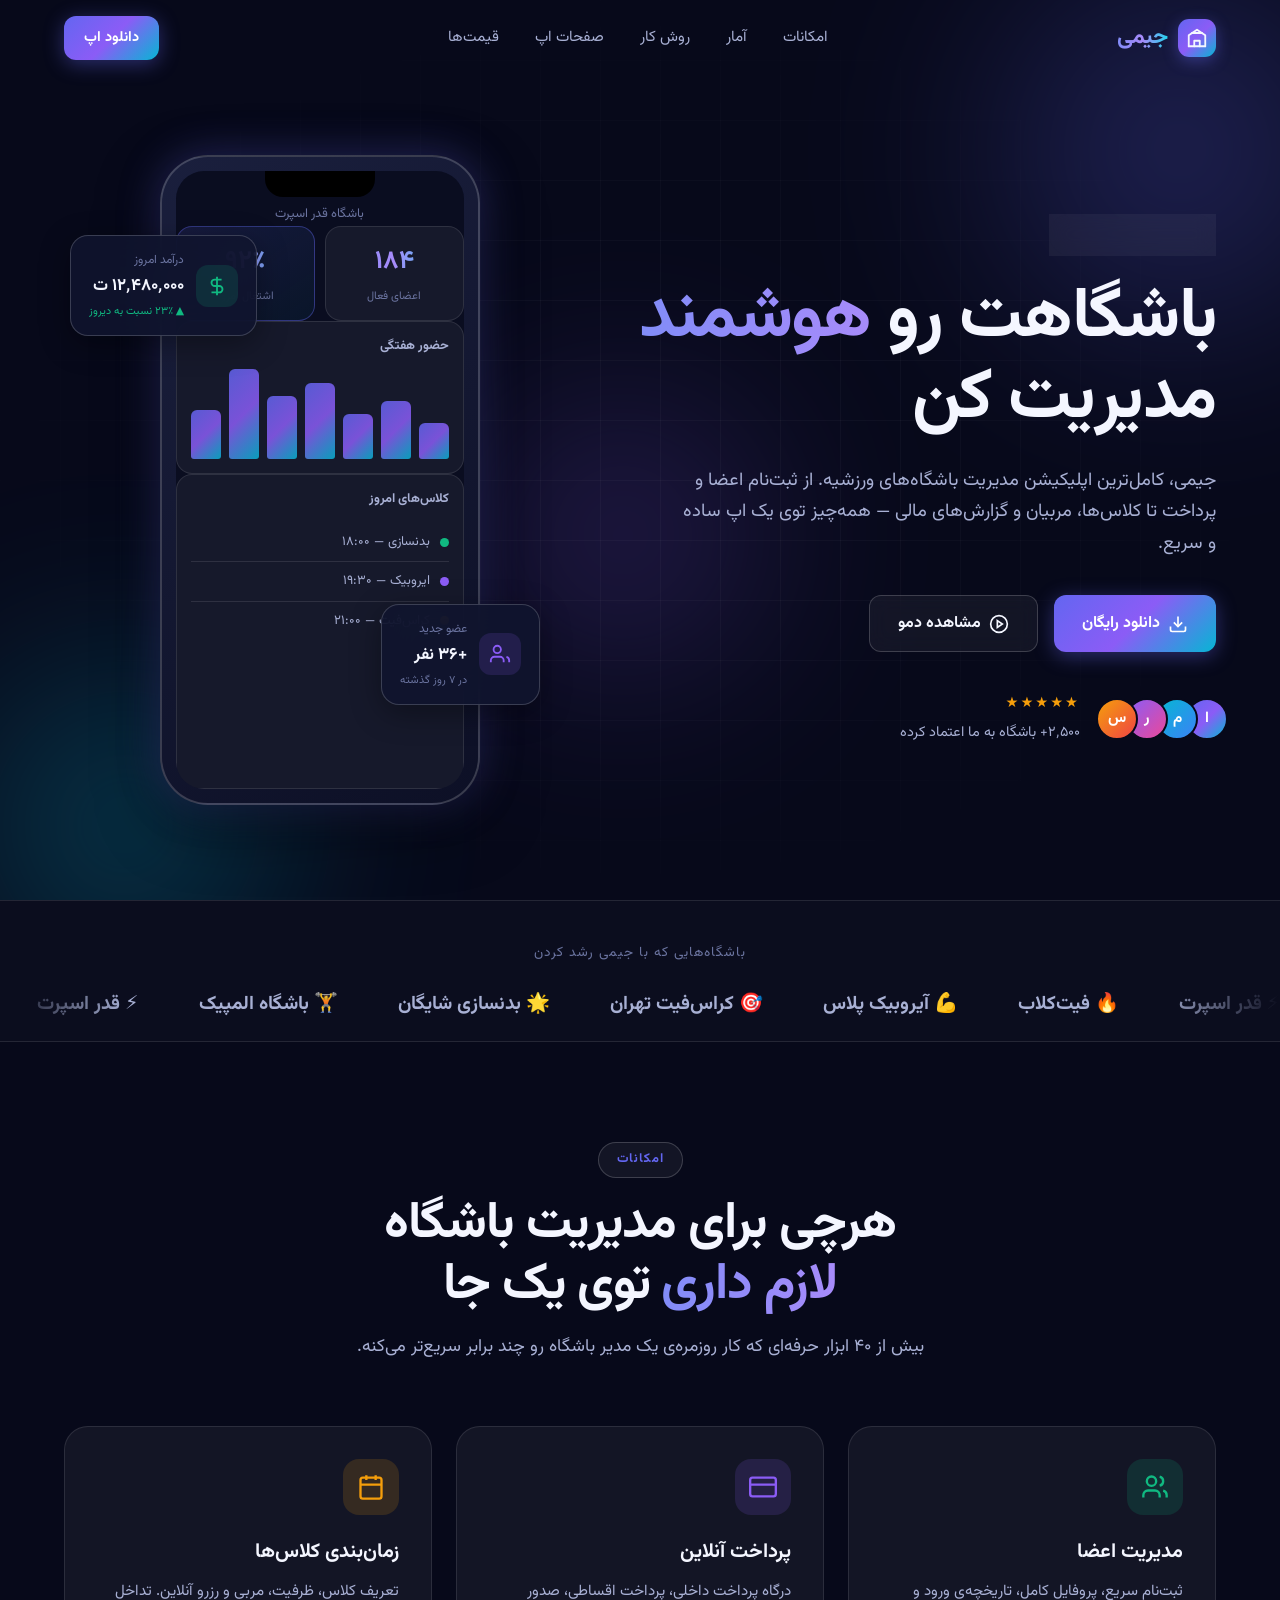
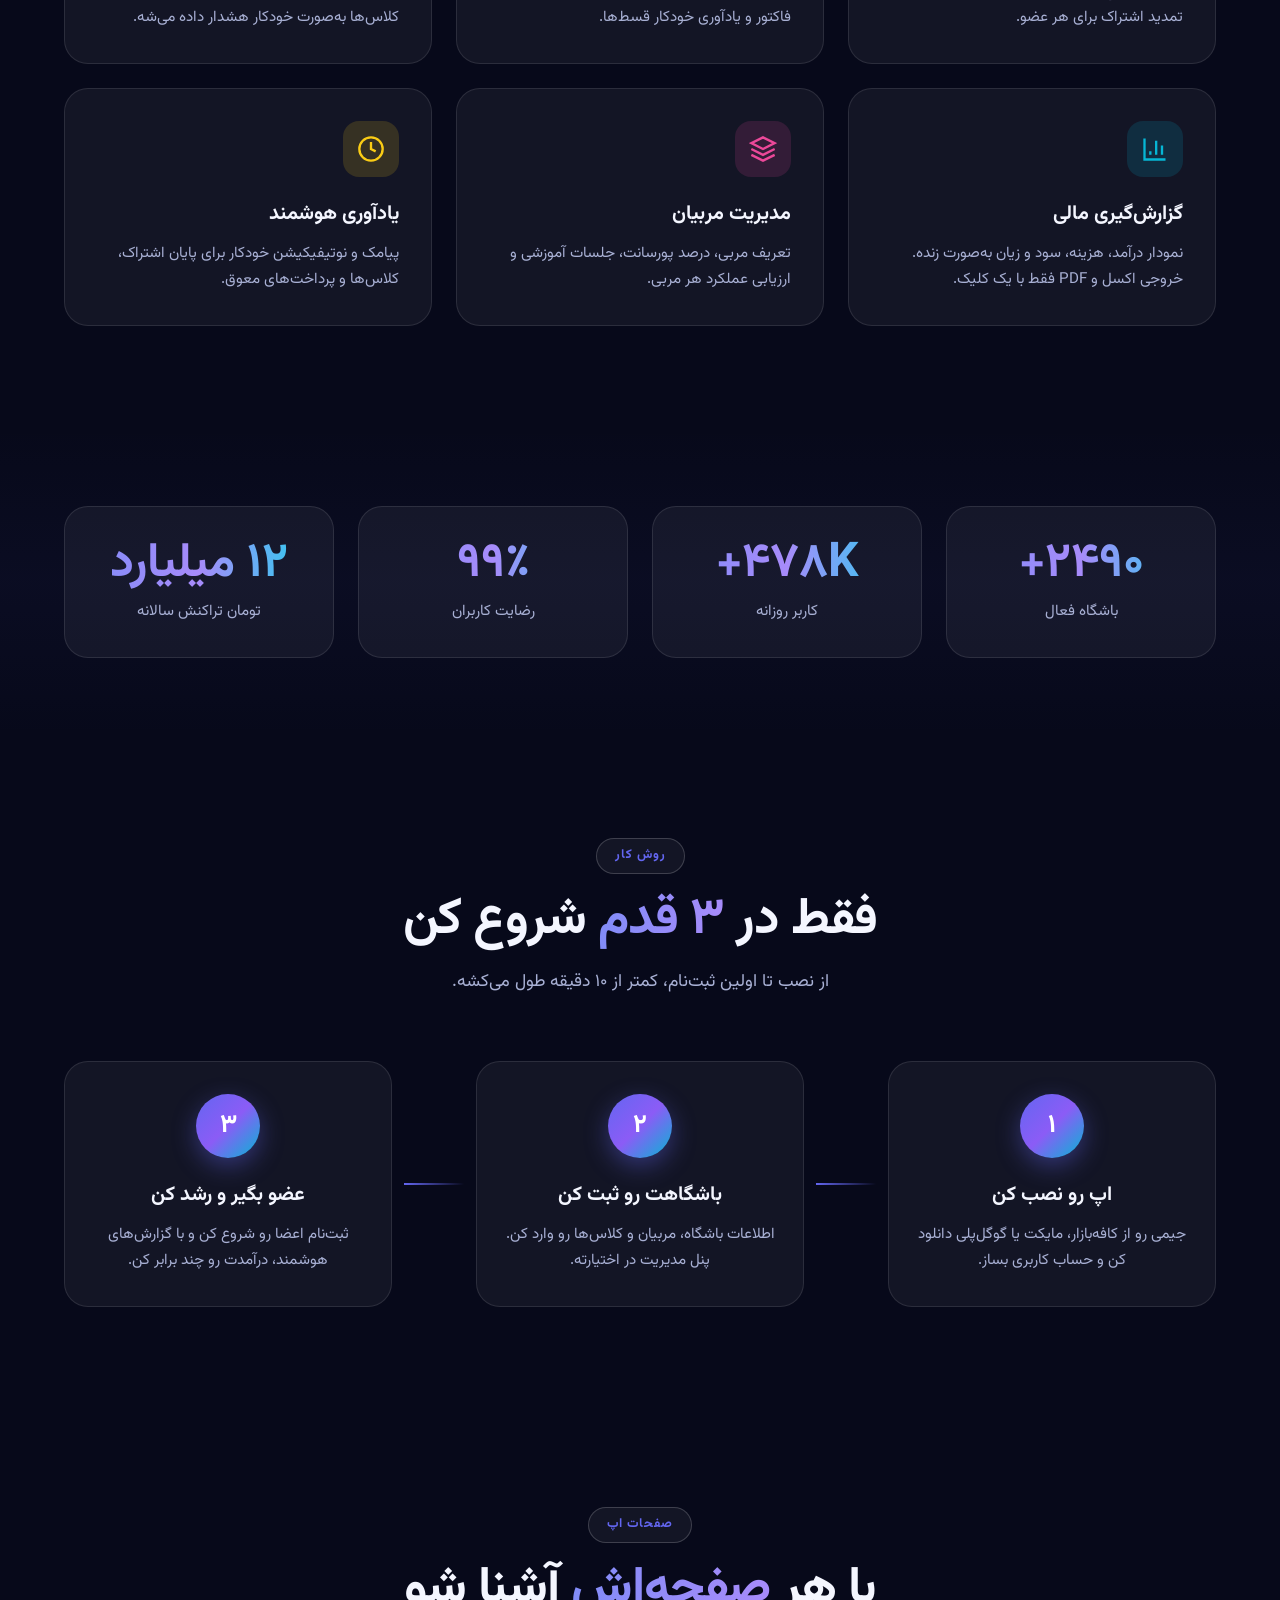
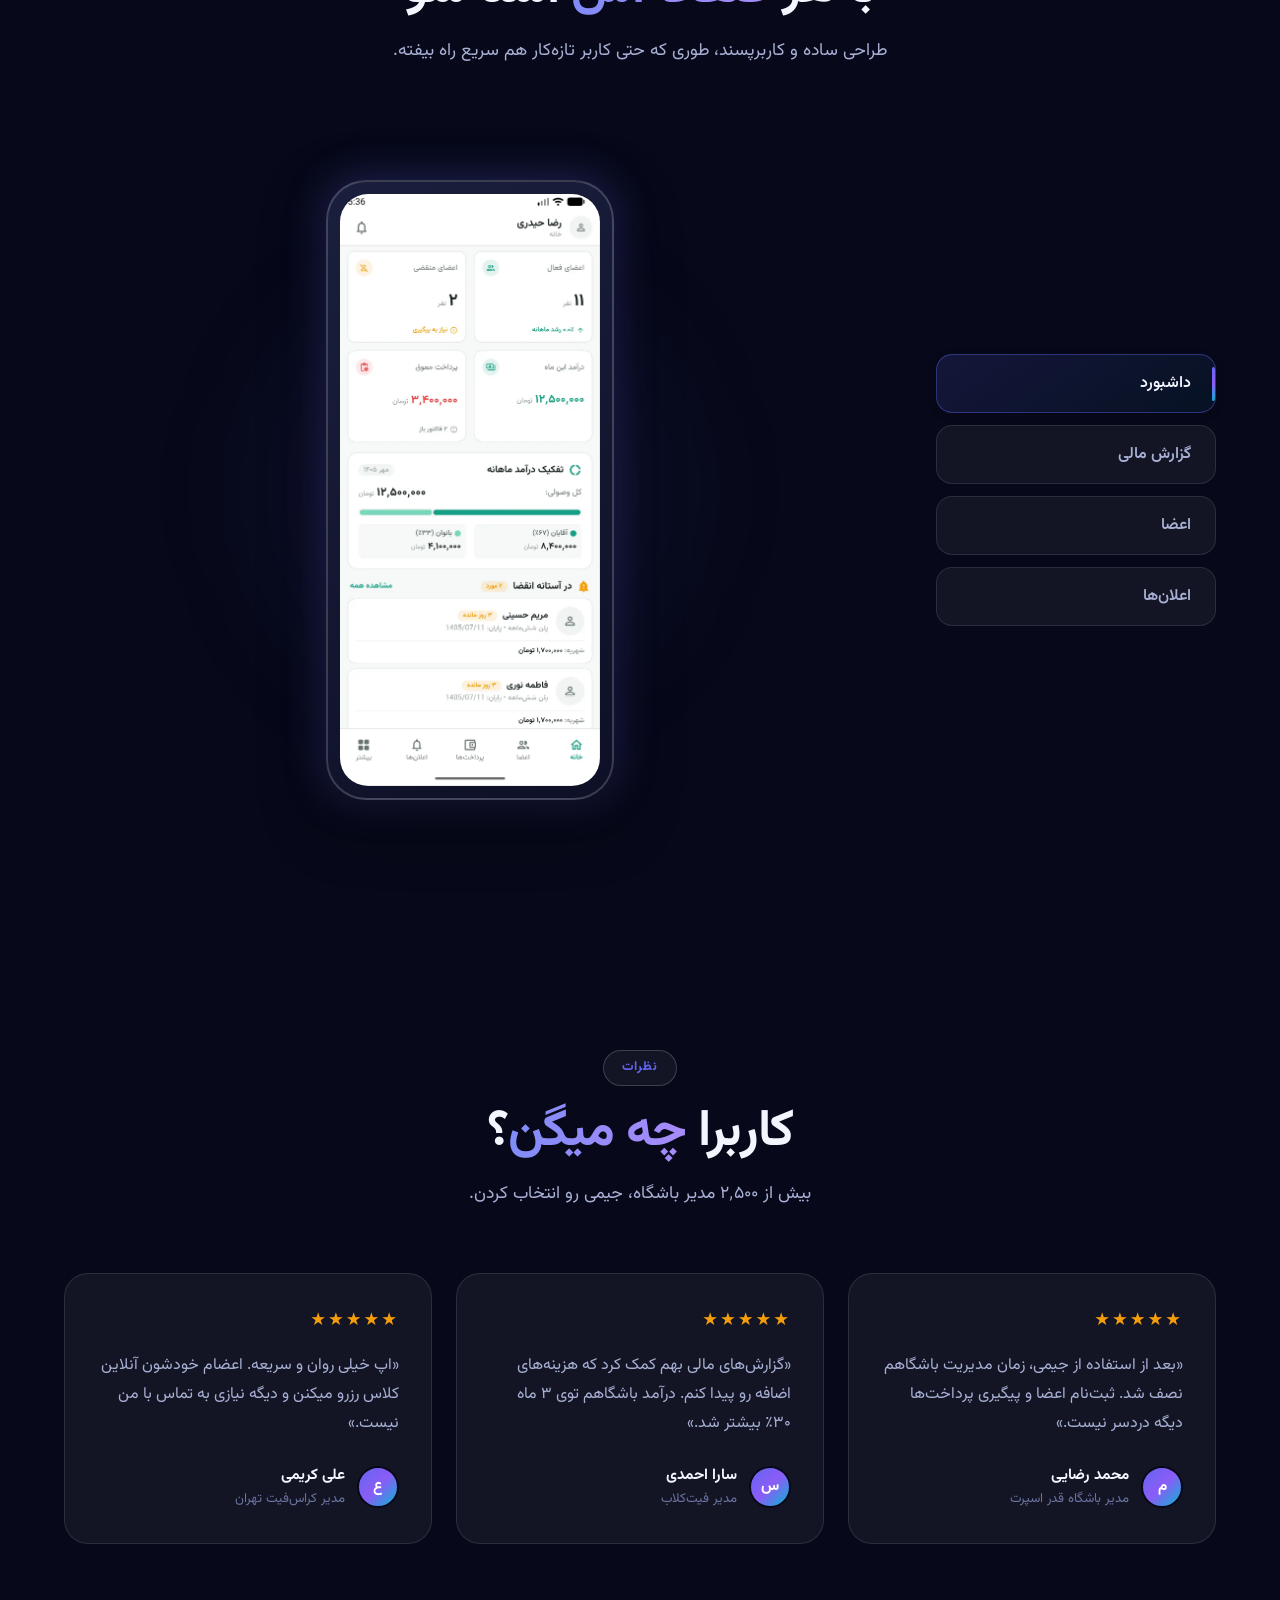
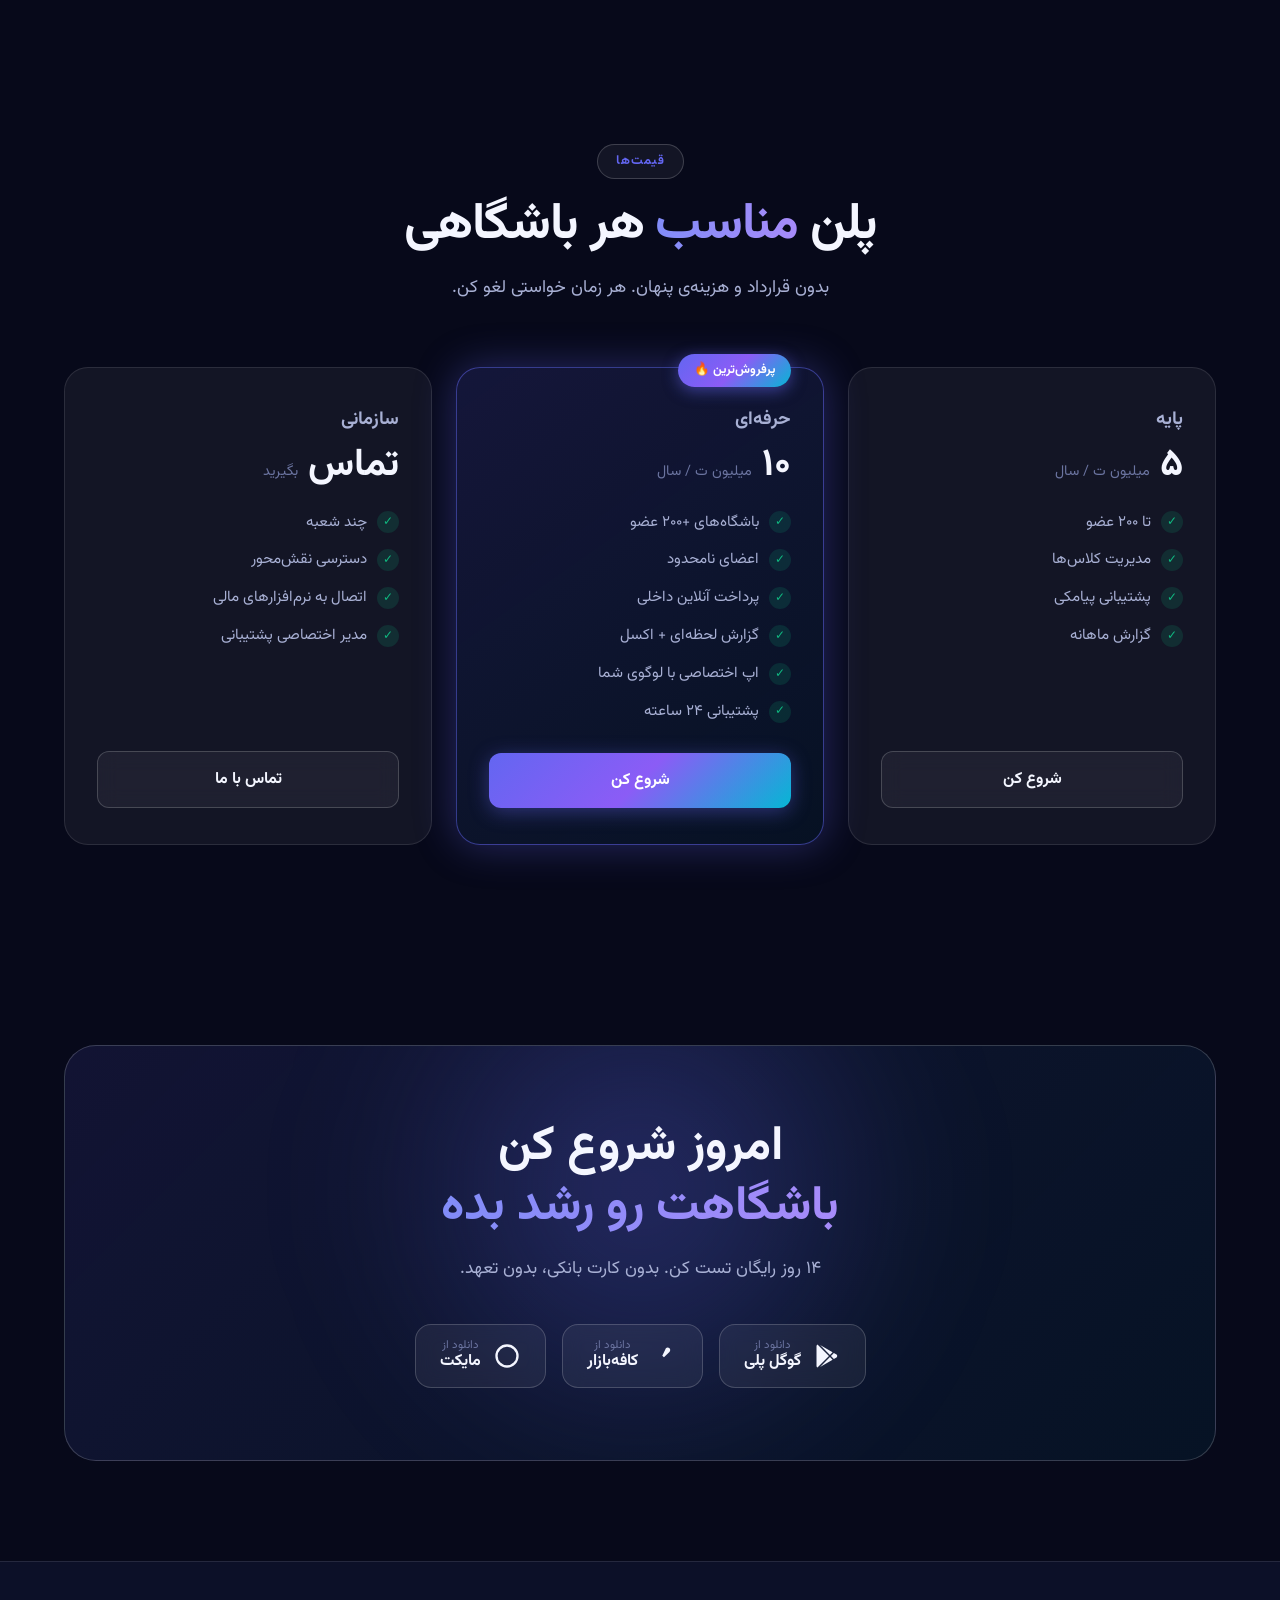
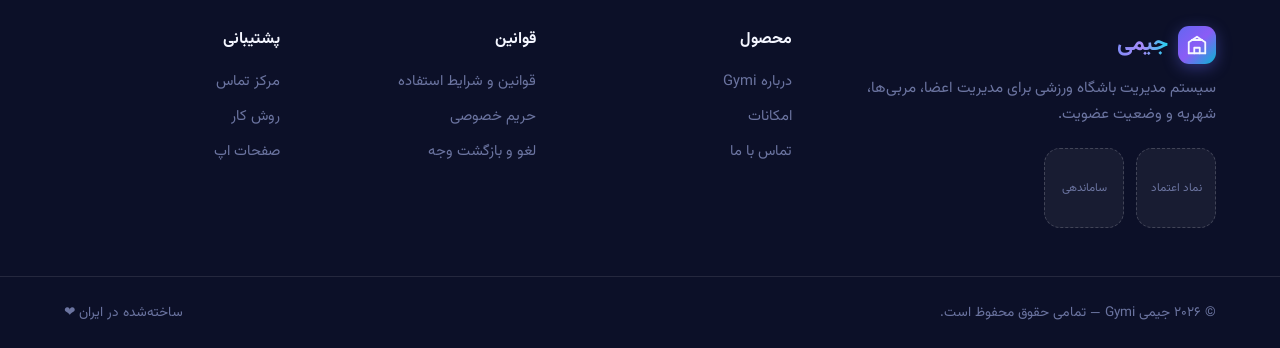
==== index.html @ 2851ead1 "add some pages" ====
<!DOCTYPE html>
<html lang="fa" dir="rtl">

<head>
    <meta charset="UTF-8">
    <meta name="viewport" content="width=device-width, initial-scale=1.0">
    <meta name="description"
        content="جیمی (Gymi) | اپلیکیشن حرفه‌ای مدیریت باشگاه‌های ورزشی - ثبت‌نام اعضا، پرداخت، کلاس‌ها و گزارش‌گیری هوشمند">
    <title>جیمی Gymi | مدیریت هوشمند باشگاه ورزشی</title>

    <link rel="preload" href="fonts/Vazirmatn-Regular.woff2" as="font" type="font/woff2" crossorigin>
    <link rel="preload" href="fonts/Vazirmatn-Bold.woff2" as="font" type="font/woff2" crossorigin>
    <link rel="preload" href="images/app/dashboard.webp" as="image" type="image/webp">
    <link rel="stylesheet" href="style.css">

</head>

<body>

    <div class="preloader" id="preloader">
        <div class="preloader-content">
            <div class="preloader-logo">جیمی</div>
            <div class="preloader-bar"><span></span></div>
        </div>
    </div>

    <div class="scroll-progress" id="scrollProgress"></div>

    <header class="navbar" id="navbar">
        <div class="container nav-container">
            <a href="#home" class="logo">
                <span class="logo-icon">
                    <svg viewBox="0 0 24 24" fill="none" stroke="currentColor" stroke-width="2" stroke-linecap="round"
                        stroke-linejoin="round">
                        <path d="M6.5 6.5h11" />
                        <path d="M21 21H3" />
                        <path d="M3 21V9l9-6 9 6v12" />
                        <path d="M9 21v-6h6v6" />
                    </svg>
                </span>
                <span class="logo-accent">جیمی</span>
            </a>

            <nav class="nav-menu" id="navMenu">
                <a href="#features" class="nav-link">امکانات</a>
                <a href="#stats" class="nav-link">آمار</a>
                <a href="#how" class="nav-link">روش کار</a>
                <a href="#showcase" class="nav-link">صفحات اپ</a>
                <a href="#pricing" class="nav-link">قیمت‌ها</a>
                <div class="nav-actions-mobile">
                    <a href="#download" class="btn btn-primary btn-sm">دانلود اپ</a>
                </div>
            </nav>

            <div class="nav-actions">
                <a href="#download" class="btn btn-primary btn-sm">دانلود اپ</a>
                <button class="hamburger" id="hamburger" aria-label="منو">
                    <span></span><span></span><span></span>
                </button>
            </div>
        </div>
    </header>

    <!-- ===== Hero ===== -->
    <section class="hero" id="home">
        <div class="hero-bg">
            <div class="orb orb-1"></div>
            <div class="orb orb-2"></div>
            <div class="orb orb-3"></div>
            <div class="grid-overlay"></div>
        </div>

        <div class="container hero-container">
            <div class="hero-content">
                <div class="badge reveal">
                    <span class="pulse-dot"></span>
                    نسخه 1.0 منتشر شد
                </div>

                <h1 class="hero-title reveal" data-delay="100">
                    باشگاهت رو <span class="gradient-text">هوشمند</span> مدیریت کن
                </h1>

                <p class="hero-subtitle reveal" data-delay="200">
                    جیمی، کامل‌ترین اپلیکیشن مدیریت باشگاه‌های ورزشیه. از ثبت‌نام اعضا و پرداخت تا کلاس‌ها، مربیان و
                    گزارش‌های مالی — همه‌چیز توی یک اپ ساده و سریع.
                </p>

                <div class="hero-buttons reveal" data-delay="300">
                    <a href="#download" class="btn btn-primary">
                        <svg viewBox="0 0 24 24" fill="none" stroke="currentColor" stroke-width="2" width="20"
                            height="20">
                            <path d="M21 15v4a2 2 0 0 1-2 2H5a2 2 0 0 1-2-2v-4" />
                            <polyline points="7 10 12 15 17 10" />
                            <line x1="12" y1="15" x2="12" y2="3" />
                        </svg>
                        دانلود رایگان
                    </a>
                    <a href="#showcase" class="btn btn-ghost">
                        <svg viewBox="0 0 24 24" fill="none" stroke="currentColor" stroke-width="2" width="20"
                            height="20">
                            <circle cx="12" cy="12" r="10" />
                            <polygon points="10 8 16 12 10 16 10 8" />
                        </svg>
                        مشاهده دمو
                    </a>
                </div>

                <div class="hero-trust reveal" data-delay="400">
                    <div class="avatars">
                        <span class="avatar">ا</span><span class="avatar">م</span><span class="avatar">ر</span><span
                            class="avatar">س</span>
                    </div>
                    <div class="trust-text">
                        <div class="stars">★★★★★</div>
                        <span>۲٬۵۰۰+ باشگاه به ما اعتماد کرده</span>
                    </div>
                </div>
            </div>

            <div class="hero-visual reveal" data-delay="300">
                <div class="phone-wrapper">
                    <div class="floating-card card-revenue">
                        <div class="fc-icon green">
                            <svg viewBox="0 0 24 24" fill="none" stroke="currentColor" stroke-width="2">
                                <path d="M12 2v20M17 5H9.5a3.5 3.5 0 0 0 0 7h5a3.5 3.5 0 0 1 0 7H6" />
                            </svg>
                        </div>
                        <div>
                            <div class="fc-title">درآمد امروز</div>
                            <div class="fc-value">۱۲٬۴۸۰٬۰۰۰ ت</div>
                            <div class="fc-trend">▲ ۲۳٪ نسبت به دیروز</div>
                        </div>
                    </div>

                    <div class="floating-card card-members">
                        <div class="fc-icon violet">
                            <svg viewBox="0 0 24 24" fill="none" stroke="currentColor" stroke-width="2">
                                <path d="M16 21v-2a4 4 0 0 0-4-4H6a4 4 0 0 0-4 4v2" />
                                <circle cx="9" cy="7" r="4" />
                                <path d="M22 21v-2a4 4 0 0 0-3-3.87" />
                            </svg>
                        </div>
                        <div>
                            <div class="fc-title">عضو جدید</div>
                            <div class="fc-value">+۳۶ نفر</div>
                            <div class="fc-trend">در ۷ روز گذشته</div>
                        </div>
                    </div>

                    <div class="phone">
                        <div class="phone-notch"></div>
                        <div class="phone-screen">
                            <div class="app-header">
                                <div class="app-greeting">سلام، رضا 👋</div>
                                <div class="app-sub">باشگاه قدر اسپرت</div>
                            </div>
                            <div class="app-stats">
                                <div class="app-stat">
                                    <div class="as-value">۱۸۴</div>
                                    <div class="as-label">اعضای فعال</div>
                                </div>
                                <div class="app-stat accent">
                                    <div class="as-value">۹۲٪</div>
                                    <div class="as-label">اشتغال امروز</div>
                                </div>
                            </div>
                            <div class="app-chart">
                                <div class="ac-title">حضور هفتگی</div>
                                <div class="chart-bars">
                                    <span class="bar" style="--h:40%"></span>
                                    <span class="bar" style="--h:65%"></span>
                                    <span class="bar" style="--h:50%"></span>
                                    <span class="bar" style="--h:85%"></span>
                                    <span class="bar" style="--h:70%"></span>
                                    <span class="bar" style="--h:100%"></span>
                                    <span class="bar" style="--h:55%"></span>
                                </div>
                            </div>
                            <div class="app-classes">
                                <div class="ac-title">کلاس‌های امروز</div>
                                <div class="class-item"><span class="ci-dot"></span> بدنسازی — ۱۸:۰۰</div>
                                <div class="class-item"><span class="ci-dot violet"></span> ایروبیک — ۱۹:۳۰</div>
                                <div class="class-item"><span class="ci-dot orange"></span> کراس‌فیت — ۲۱:۰۰</div>
                            </div>
                        </div>
                    </div>
                </div>
            </div>
        </div>
    </section>

    <!-- ===== Brands Marquee ===== -->
    <section class="brands">
        <div class="container">
            <p class="brands-title">باشگاه‌هایی که با جیمی رشد کردن</p>
        </div>
        <div class="marquee">
            <div class="marquee-track" id="marqueeTrack">
                <span class="brand-item">⚡ قدر اسپرت</span>
                <span class="brand-item">🔥 فیت‌کلاب</span>
                <span class="brand-item">💪 آیروبیک پلاس</span>
                <span class="brand-item">🎯 کراس‌فیت تهران</span>
                <span class="brand-item">🌟 بدنسازی شایگان</span>
                <span class="brand-item">🏋️ باشگاه المپیک</span>
            </div>
        </div>
    </section>

    <!-- ===== Features ===== -->
    <section class="features section" id="features">
        <div class="container">
            <div class="section-head">
                <div class="section-tag reveal">امکانات</div>
                <h2 class="section-title reveal" data-delay="100">هرچی برای مدیریت باشگاه<br><span
                        class="gradient-text">لازم داری</span> توی یک جا</h2>
                <p class="section-desc reveal" data-delay="200">بیش از ۴۰ ابزار حرفه‌ای که کار روزمره‌ی یک مدیر باشگاه
                    رو چند برابر سریع‌تر می‌کنه.</p>
            </div>

            <div class="features-grid">
                <div class="feature-card reveal" data-delay="0">
                    <div class="feature-icon icon-green">
                        <svg viewBox="0 0 24 24" fill="none" stroke="currentColor" stroke-width="2">
                            <path d="M16 21v-2a4 4 0 0 0-4-4H6a4 4 0 0 0-4 4v2" />
                            <circle cx="9" cy="7" r="4" />
                            <path d="M22 21v-2a4 4 0 0 0-3-3.87M16 3.13a4 4 0 0 1 0 7.75" />
                        </svg>
                    </div>
                    <h3>مدیریت اعضا</h3>
                    <p>ثبت‌نام سریع، پروفایل کامل، تاریخچه‌ی ورود و تمدید اشتراک برای هر عضو.</p>
                </div>

                <div class="feature-card reveal" data-delay="100">
                    <div class="feature-icon icon-violet">
                        <svg viewBox="0 0 24 24" fill="none" stroke="currentColor" stroke-width="2">
                            <rect x="1" y="4" width="22" height="16" rx="2" />
                            <line x1="1" y1="10" x2="23" y2="10" />
                        </svg>
                    </div>
                    <h3>پرداخت آنلاین</h3>
                    <p>درگاه پرداخت داخلی، پرداخت اقساطی، صدور فاکتور و یادآوری خودکار قسط‌ها.</p>
                </div>

                <div class="feature-card reveal" data-delay="200">
                    <div class="feature-icon icon-orange">
                        <svg viewBox="0 0 24 24" fill="none" stroke="currentColor" stroke-width="2">
                            <rect x="3" y="4" width="18" height="18" rx="2" />
                            <line x1="16" y1="2" x2="16" y2="6" />
                            <line x1="8" y1="2" x2="8" y2="6" />
                            <line x1="3" y1="10" x2="21" y2="10" />
                        </svg>
                    </div>
                    <h3>زمان‌بندی کلاس‌ها</h3>
                    <p>تعریف کلاس، ظرفیت، مربی و رزرو آنلاین. تداخل کلاس‌ها به‌صورت خودکار هشدار داده می‌شه.</p>
                </div>

                <div class="feature-card reveal" data-delay="0">
                    <div class="feature-icon icon-cyan">
                        <svg viewBox="0 0 24 24" fill="none" stroke="currentColor" stroke-width="2">
                            <path d="M3 3v18h18" />
                            <path d="M18 17V9M13 17V5M8 17v-3" />
                        </svg>
                    </div>
                    <h3>گزارش‌گیری مالی</h3>
                    <p>نمودار درآمد، هزینه، سود و زیان به‌صورت زنده. خروجی اکسل و PDF فقط با یک کلیک.</p>
                </div>

                <div class="feature-card reveal" data-delay="100">
                    <div class="feature-icon icon-pink">
                        <svg viewBox="0 0 24 24" fill="none" stroke="currentColor" stroke-width="2">
                            <path d="M12 2L2 7l10 5 10-5-10-5z" />
                            <path d="M2 17l10 5 10-5M2 12l10 5 10-5" />
                        </svg>
                    </div>
                    <h3>مدیریت مربیان</h3>
                    <p>تعریف مربی، درصد پورسانت، جلسات آموزشی و ارزیابی عملکرد هر مربی.</p>
                </div>

                <div class="feature-card reveal" data-delay="200">
                    <div class="feature-icon icon-yellow">
                        <svg viewBox="0 0 24 24" fill="none" stroke="currentColor" stroke-width="2">
                            <circle cx="12" cy="12" r="10" />
                            <path d="M12 6v6l4 2" />
                        </svg>
                    </div>
                    <h3>یادآوری هوشمند</h3>
                    <p>پیامک و نوتیفیکیشن خودکار برای پایان اشتراک، کلاس‌ها و پرداخت‌های معوق.</p>
                </div>
            </div>
        </div>
    </section>

    <!-- ===== Stats ===== -->
    <section class="stats section" id="stats">
        <div class="container">
            <div class="stats-grid">
                <div class="stat-item reveal" data-delay="0">
                    <div class="stat-number" data-count="2500" data-suffix="+">۰</div>
                    <div class="stat-label">باشگاه فعال</div>
                </div>
                <div class="stat-item reveal" data-delay="100">
                    <div class="stat-number" data-count="480" data-suffix="K+">۰</div>
                    <div class="stat-label">کاربر روزانه</div>
                </div>
                <div class="stat-item reveal" data-delay="200">
                    <div class="stat-number" data-count="99" data-suffix="٪">۰</div>
                    <div class="stat-label">رضایت کاربران</div>
                </div>
                <div class="stat-item reveal" data-delay="300">
                    <div class="stat-number" data-count="12" data-suffix=" میلیارد">۰</div>
                    <div class="stat-label">تومان تراکنش سالانه</div>
                </div>
            </div>
        </div>
    </section>

    <!-- ===== How It Works ===== -->
    <section class="how section" id="how">
        <div class="container">
            <div class="section-head">
                <div class="section-tag reveal">روش کار</div>
                <h2 class="section-title reveal" data-delay="100">فقط در <span class="gradient-text">۳ قدم</span> شروع
                    کن</h2>
                <p class="section-desc reveal" data-delay="200">از نصب تا اولین ثبت‌نام، کمتر از ۱۰ دقیقه طول می‌کشه.
                </p>
            </div>

            <div class="steps">
                <div class="step reveal" data-delay="0">
                    <div class="step-number">۱</div>
                    <h3>اپ رو نصب کن</h3>
                    <p>جیمی رو از کافه‌بازار، مایکت یا گوگل‌پلی دانلود کن و حساب کاربری بساز.</p>
                </div>
                <div class="step-line reveal" data-delay="150"></div>
                <div class="step reveal" data-delay="200">
                    <div class="step-number">۲</div>
                    <h3>باشگاهت رو ثبت کن</h3>
                    <p>اطلاعات باشگاه، مربیان و کلاس‌ها رو وارد کن. پنل مدیریت در اختیارته.</p>
                </div>
                <div class="step-line reveal" data-delay="250"></div>
                <div class="step reveal" data-delay="300">
                    <div class="step-number">۳</div>
                    <h3>عضو بگیر و رشد کن</h3>
                    <p>ثبت‌نام اعضا رو شروع کن و با گزارش‌های هوشمند، درآمدت رو چند برابر کن.</p>
                </div>
            </div>
        </div>
    </section>

    <!-- ===== App Showcase ===== -->
    <section class="showcase section" id="showcase">
        <div class="container">
            <div class="section-head">
                <div class="section-tag reveal">صفحات اپ</div>
                <h2 class="section-title reveal" data-delay="100">با هر <span class="gradient-text">صفحه‌اش</span> آشنا
                    شو</h2>
                <p class="section-desc reveal" data-delay="200">طراحی ساده و کاربرپسند، طوری که حتی کاربر تازه‌کار هم
                    سریع راه بیفته.</p>
            </div>

            <div class="showcase-grid">
                <div class="showcase-tabs reveal" id="showcaseTabs">
                    <button class="tab active" data-tab="0">داشبورد</button>
                    <button class="tab" data-tab="1">گزارش مالی</button>
                    <button class="tab" data-tab="2">اعضا</button>
                    <button class="tab" data-tab="3">اعلان‌ها</button>
                </div>

                <div class="showcase-stage reveal" data-delay="100">
                    <div class="stage-phone" id="stagePhone">
                        <div class="phone-screen phone-screen-image">
                            <img id="stageImage" class="stage-image" src="images/app/dashboard.webp"
                                alt="صفحه داشبورد اپلیکیشن جیمی — نمای کلی باشگاه" width="1080" height="2400"
                                fetchpriority="high" decoding="async">
                        </div>
                    </div>
                </div>
            </div>
        </div>
    </section>

    <!-- ===== Testimonials ===== -->
    <section class="testimonials section" id="testimonials">
        <div class="container">
            <div class="section-head">
                <div class="section-tag reveal">نظرات</div>
                <h2 class="section-title reveal" data-delay="100">کاربرا <span class="gradient-text">چه میگن</span>؟
                </h2>
                <p class="section-desc reveal" data-delay="200">بیش از ۲٬۵۰۰ مدیر باشگاه، جیمی رو انتخاب کردن.</p>
            </div>

            <div class="testimonials-grid">
                <div class="testimonial-card reveal" data-delay="0">
                    <div class="stars">★★★★★</div>
                    <p>«بعد از استفاده از جیمی، زمان مدیریت باشگاهم نصف شد. ثبت‌نام اعضا و پیگیری پرداخت‌ها دیگه دردسر
                        نیست.»</p>
                    <div class="testimonial-author">
                        <span class="avatar">م</span>
                        <div>
                            <div class="ta-name">محمد رضایی</div>
                            <div class="ta-role">مدیر باشگاه قدر اسپرت</div>
                        </div>
                    </div>
                </div>

                <div class="testimonial-card reveal" data-delay="150">
                    <div class="stars">★★★★★</div>
                    <p>«گزارش‌های مالی بهم کمک کرد که هزینه‌های اضافه رو پیدا کنم. درآمد باشگاهم توی ۳ ماه ۳۰٪ بیشتر
                        شد.»</p>
                    <div class="testimonial-author">
                        <span class="avatar">س</span>
                        <div>
                            <div class="ta-name">سارا احمدی</div>
                            <div class="ta-role">مدیر فیت‌کلاب</div>
                        </div>
                    </div>
                </div>

                <div class="testimonial-card reveal" data-delay="300">
                    <div class="stars">★★★★★</div>
                    <p>«اپ خیلی روان و سریعه. اعضام خودشون آنلاین کلاس رزرو میکنن و دیگه نیازی به تماس با من نیست.»</p>
                    <div class="testimonial-author">
                        <span class="avatar">ع</span>
                        <div>
                            <div class="ta-name">علی کریمی</div>
                            <div class="ta-role">مدیر کراس‌فیت تهران</div>
                        </div>
                    </div>
                </div>
            </div>
        </div>
    </section>

    <!-- ===== Pricing ===== -->
    <section class="pricing section" id="pricing">
        <div class="container">
            <div class="section-head">
                <div class="section-tag reveal">قیمت‌ها</div>
                <h2 class="section-title reveal" data-delay="100">پلن <span class="gradient-text">مناسب</span> هر
                    باشگاهی</h2>
                <p class="section-desc reveal" data-delay="200">بدون قرارداد و هزینه‌ی پنهان. هر زمان خواستی لغو کن.</p>
            </div>

            <div class="pricing-grid">
                <div class="pricing-card reveal" data-delay="0">
                    <div class="pricing-name">پایه</div>
                    <div class="pricing-price">۵ <span class="pricing-unit">میلیون ت / سال</span></div>
                    <ul class="pricing-features">
                        <li>تا ۲۰۰ عضو</li>
                        <li>مدیریت کلاس‌ها</li>
                        <li>پشتیبانی پیامکی</li>
                        <li>گزارش ماهانه</li>
                    </ul>
                    <a href="#download" class="btn btn-ghost btn-block">شروع کن</a>
                </div>

                <div class="pricing-card popular reveal" data-delay="100">
                    <div class="popular-badge">پرفروش‌ترین 🔥</div>
                    <div class="pricing-name">حرفه‌ای</div>
                    <div class="pricing-price">۱۰ <span class="pricing-unit">میلیون ت / سال</span></div>
                    <ul class="pricing-features">
                        <li>باشگاه‌های +۲۰۰ عضو</li>
                        <li>اعضای نامحدود</li>
                        <li>پرداخت آنلاین داخلی</li>
                        <li>گزارش لحظه‌ای + اکسل</li>
                        <li>اپ اختصاصی با لوگوی شما</li>
                        <li>پشتیبانی ۲۴ ساعته</li>
                    </ul>
                    <a href="#download" class="btn btn-primary btn-block">شروع کن</a>
                </div>

                <div class="pricing-card reveal" data-delay="200">
                    <div class="pricing-name">سازمانی</div>
                    <div class="pricing-price">تماس <span class="pricing-unit">بگیرید</span></div>
                    <ul class="pricing-features">
                        <li>چند شعبه</li>
                        <li>دسترسی نقش‌محور</li>
                        <li>اتصال به نرم‌افزارهای مالی</li>
                        <li>مدیر اختصاصی پشتیبانی</li>
                    </ul>
                    <a href="#download" class="btn btn-ghost btn-block">تماس با ما</a>
                </div>
            </div>
        </div>
    </section>

    <!-- ===== Download CTA ===== -->
    <section class="download section" id="download">
        <div class="container">
            <div class="download-card reveal">
                <div class="download-glow"></div>
                <div class="download-content">
                    <h2 class="download-title">امروز شروع کن<br><span class="gradient-text">باشگاهت رو رشد بده</span>
                    </h2>
                    <p class="download-desc">۱۴ روز رایگان تست کن. بدون کارت بانکی، بدون تعهد.</p>
                    <div class="download-buttons">
                        <a href="#" class="store-btn">
                            <svg viewBox="0 0 24 24" fill="currentColor" width="28" height="28">
                                <path
                                    d="M3 20.5V3.5C3 2.91 3.34 2.39 3.84 2.15L13.69 12L3.84 21.85C3.34 21.61 3 21.09 3 20.5M16.81 15.12L6.05 21.34L14.54 12.85L16.81 15.12M20.16 10.81C20.5 11.08 20.75 11.5 20.75 12C20.75 12.5 20.53 12.9 20.18 13.18L17.89 14.5L15.39 12L17.89 9.5L20.16 10.81M6.05 2.66L16.81 8.88L14.54 11.15L6.05 2.66Z" />
                            </svg>
                            <div>
                                <small>دانلود از</small>
                                <strong>گوگل پلی</strong>
                            </div>
                        </a>
                        <a href="#" class="store-btn">
                            <svg viewBox="0 0 24 24" fill="currentColor" width="28" height="28">
                                <path
                                    d="M13.62 5.41C14.42 4.5 15.86 4.56 16.69 5.4C17.52 6.23 17.58 7.67 16.67 8.47L11.97 13.17L10.55 11.75L13.62 5.41Z" />
                            </svg>
                            <div>
                                <small>دانلود از</small>
                                <strong>کافه‌بازار</strong>
                            </div>
                        </a>
                        <a href="#" class="store-btn">
                            <svg viewBox="0 0 24 24" fill="currentColor" width="28" height="28">
                                <path
                                    d="M12 2A10 10 0 1 1 2 12A10 10 0 0 1 12 2M12 4A8 8 0 1 0 20 12A8 8 0 0 0 12 4Z" />
                            </svg>
                            <div>
                                <small>دانلود از</small>
                                <strong>مایکت</strong>
                            </div>
                        </a>
                    </div>
                </div>
            </div>
        </div>
    </section>

    <!-- ===== Footer ===== -->
    <footer class="footer">
        <div class="container footer-container">
            <div class="footer-brand">
                <a href="index.html" class="logo">
                    <span class="logo-icon">
                        <svg viewBox="0 0 24 24" fill="none" stroke="currentColor" stroke-width="2"
                            stroke-linecap="round" stroke-linejoin="round">
                            <path d="M6.5 6.5h11" />
                            <path d="M21 21H3" />
                            <path d="M3 21V9l9-6 9 6v12" />
                            <path d="M9 21v-6h6v6" />
                        </svg>
                    </span>
                    <span class="logo-accent">جیمی</span>
                </a>
                <p>سیستم مدیریت باشگاه ورزشی برای مدیریت اعضا، مربی‌ها، شهریه و وضعیت عضویت.</p>

                <!-- فضای نماد اعتماد (بعداً پر می‌شود) -->
                <div class="trust-badges" aria-label="نمادهای اعتماد">
                    <div class="trust-badge-placeholder" title="محل قرارگیری نماد اعتماد الکترونیکی">
                        <span>نماد اعتماد</span>
                    </div>
                    <div class="trust-badge-placeholder" title="محل قرارگیری نماد ساماندهی">
                        <span>ساماندهی</span>
                    </div>
                </div>
            </div>

            <div class="footer-links">
                <div class="footer-col">
                    <h4>محصول</h4>
                    <a href="about.html">درباره Gymi</a>
                    <a href="index.html#features">امکانات</a>
                    <a href="contact.html">تماس با ما</a>
                </div>
                <div class="footer-col">
                    <h4>قوانین</h4>
                    <a href="terms.html">قوانین و شرایط استفاده</a>
                    <a href="privacy.html">حریم خصوصی</a>
                    <a href="refund.html">لغو و بازگشت وجه</a>
                </div>
                <div class="footer-col">
                    <h4>پشتیبانی</h4>
                    <a href="contact.html">مرکز تماس</a>
                    <a href="index.html#how">روش کار</a>
                    <a href="index.html#showcase">صفحات اپ</a>
                </div>
            </div>
        </div>
        <div class="footer-bottom">
            <div class="container">
                <p>© ۲۰۲۶ جیمی Gymi — تمامی حقوق محفوظ است.</p>
                <p class="footer-note">ساخته‌شده در ایران ❤️</p>
            </div>
        </div>
    </footer>

    <script src="script.js"></script>
</body>

</html>
---- style.css ----
/* =================================
   Font Face — Vazirmatn (Self-Hosted)
   ================================= */
@font-face {
    font-family: 'Vazirmatn';
    src: url('fonts/Vazirmatn-Regular.woff2') format('woff2');
    font-weight: 400;
    font-style: normal;
    font-display: swap;
}

@font-face {
    font-family: 'Vazirmatn';
    src: url('fonts/Vazirmatn-SemiBold.woff2') format('woff2');
    font-weight: 600;
    font-style: normal;
    font-display: swap;
}

@font-face {
    font-family: 'Vazirmatn';
    src: url('fonts/Vazirmatn-Bold.woff2') format('woff2');
    font-weight: 800;
    font-style: normal;
    font-display: swap;
}

:root {
    --bg: #07091a;
    --bg-2: #0c1028;
    --surface: rgba(255, 255, 255, 0.05);
    --surface-2: rgba(255, 255, 255, 0.08);
    --border: rgba(255, 255, 255, 0.1);
    --border-2: rgba(255, 255, 255, 0.18);

    --text: #f4f6ff;
    --text-2: #a8b0d4;
    --text-3: #6b74a0;

    --primary: #6366f1;
    --primary-2: #8b5cf6;
    --accent: #06b6d4;
    --success: #10b981;
    --warning: #f59e0b;

    --grad-primary: linear-gradient(135deg, #6366f1 0%, #8b5cf6 50%, #06b6d4 100%);
    --grad-text: linear-gradient(90deg, #818cf8, #a78bfa, #22d3ee);
    --grad-card: linear-gradient(145deg, rgba(99, 102, 241, 0.15), rgba(6, 182, 212, 0.05));

    --shadow-sm: 0 2px 8px rgba(0, 0, 0, 0.2);
    --shadow-md: 0 8px 30px rgba(0, 0, 0, 0.35);
    --shadow-lg: 0 20px 60px rgba(0, 0, 0, 0.5);
    --shadow-glow: 0 0 40px rgba(99, 102, 241, 0.35);

    --container: 1200px;
    --radius: 16px;
    --radius-lg: 24px;
    --radius-xl: 32px;

    --t-fast: 0.2s ease;
    --t-base: 0.35s cubic-bezier(0.4, 0, 0.2, 1);
    --t-slow: 0.6s cubic-bezier(0.16, 1, 0.3, 1);
}

*,
*::before,
*::after {
    margin: 0;
    padding: 0;
    box-sizing: border-box;
}

html {
    scroll-behavior: smooth;
    scroll-padding-top: 90px;
}

body {
    font-family: 'Vazirmatn', system-ui, -apple-system, 'Segoe UI', sans-serif;
    background-color: var(--bg);
    color: var(--text);
    line-height: 1.7;
    overflow-x: hidden;
    -webkit-font-smoothing: antialiased;
}

body.no-scroll {
    overflow: hidden;
}

a {
    color: inherit;
    text-decoration: none;
}

ul {
    list-style: none;
}

img,
svg {
    display: block;
    max-width: 100%;
}

button {
    font-family: inherit;
    cursor: pointer;
    border: none;
    background: none;
    color: inherit;
}

.container {
    width: 100%;
    max-width: var(--container);
    margin: 0 auto;
    padding: 0 24px;
}

::selection {
    background: var(--primary);
    color: #fff;
}

::-webkit-scrollbar {
    width: 10px;
}

::-webkit-scrollbar-track {
    background: var(--bg-2);
}

::-webkit-scrollbar-thumb {
    background: linear-gradient(180deg, var(--primary), var(--primary-2));
    border-radius: 10px;
    border: 2px solid var(--bg-2);
}

/* ===== Preloader ===== */
.preloader {
    position: fixed;
    inset: 0;
    z-index: 9999;
    background: var(--bg);
    display: flex;
    align-items: center;
    justify-content: center;
    transition: opacity 0.5s ease, visibility 0.5s ease;
}

.preloader.hidden {
    opacity: 0;
    visibility: hidden;
    pointer-events: none;
}

.preloader-content {
    text-align: center;
}

.preloader-logo {
    font-size: 2rem;
    font-weight: 800;
    margin-bottom: 20px;
    background: var(--grad-text);
    -webkit-background-clip: text;
    background-clip: text;
    -webkit-text-fill-color: transparent;
    animation: pulse 1.5s ease-in-out infinite;
}

.preloader-bar {
    width: 200px;
    height: 4px;
    background: var(--surface-2);
    border-radius: 10px;
    overflow: hidden;
}

.preloader-bar span {
    display: block;
    height: 100%;
    width: 40%;
    background: var(--grad-primary);
    border-radius: 10px;
    animation: loading 1.2s ease-in-out infinite;
}

@keyframes loading {
    0% {
        transform: translateX(100%);
    }

    100% {
        transform: translateX(-250%);
    }
}

@keyframes pulse {

    0%,
    100% {
        opacity: 1;
    }

    50% {
        opacity: 0.5;
    }
}

/* ===== Scroll Progress ===== */
.scroll-progress {
    position: fixed;
    top: 0;
    right: 0;
    height: 3px;
    width: 0%;
    background: var(--grad-primary);
    z-index: 1000;
    transition: width 0.1s linear;
    box-shadow: 0 0 10px rgba(99, 102, 241, 0.6);
}

/* ===== Buttons ===== */
.btn {
    display: inline-flex;
    align-items: center;
    justify-content: center;
    gap: 8px;
    padding: 14px 28px;
    border-radius: 12px;
    font-size: 1rem;
    font-weight: 700;
    transition: all var(--t-base);
    position: relative;
    overflow: hidden;
    white-space: nowrap;
}

.btn-sm {
    padding: 10px 20px;
    font-size: 0.9rem;
}

.btn-block {
    width: 100%;
}

.btn-primary {
    background: var(--grad-primary);
    color: #fff;
    box-shadow: 0 4px 20px rgba(99, 102, 241, 0.4);
}

.btn-primary::before {
    content: '';
    position: absolute;
    inset: 0;
    background: linear-gradient(135deg, #818cf8, #22d3ee);
    opacity: 0;
    transition: opacity var(--t-base);
}

.btn-primary:hover {
    transform: translateY(-2px);
    box-shadow: 0 8px 30px rgba(99, 102, 241, 0.55);
}

.btn-primary:hover::before {
    opacity: 1;
}

.btn-primary>* {
    position: relative;
    z-index: 1;
}

.btn-ghost {
    background: var(--surface);
    border: 1px solid var(--border-2);
    color: var(--text);
    backdrop-filter: blur(10px);
}

.btn-ghost:hover {
    background: var(--surface-2);
    border-color: var(--primary);
    transform: translateY(-2px);
}

/* ===== Navbar ===== */
.navbar {
    position: fixed;
    top: 0;
    right: 0;
    left: 0;
    z-index: 100;
    padding: 16px 0;
    transition: all var(--t-base);
}

.navbar.scrolled {
    padding: 10px 0;
    background: rgba(7, 9, 26, 0.8);
    backdrop-filter: blur(20px) saturate(180%);
    border-bottom: 1px solid var(--border);
    box-shadow: 0 10px 40px rgba(0, 0, 0, 0.3);
}

.nav-container {
    display: flex;
    align-items: center;
    justify-content: space-between;
    gap: 20px;
}

.logo {
    display: flex;
    align-items: center;
    gap: 10px;
    font-size: 1.4rem;
    font-weight: 800;
    transition: transform var(--t-fast);
}

.logo:hover {
    transform: scale(1.05);
}

.logo-icon {
    width: 38px;
    height: 38px;
    display: grid;
    place-items: center;
    background: var(--grad-primary);
    border-radius: 11px;
    padding: 8px;
    box-shadow: 0 4px 15px rgba(99, 102, 241, 0.4);
}

.logo-accent {
    background: var(--grad-text);
    -webkit-background-clip: text;
    background-clip: text;
    -webkit-text-fill-color: transparent;
}

.nav-menu {
    display: flex;
    align-items: center;
    gap: 4px;
}

.nav-link {
    padding: 8px 16px;
    border-radius: 10px;
    font-size: 0.95rem;
    font-weight: 500;
    color: var(--text-2);
    transition: all var(--t-fast);
    position: relative;
}

.nav-link:hover {
    color: var(--text);
    background: var(--surface);
}

.nav-link.active {
    color: var(--text);
    background: var(--surface-2);
}

.nav-actions {
    display: flex;
    align-items: center;
    gap: 12px;
}

.nav-actions-mobile {
    display: none;
}

.hamburger {
    display: none;
    width: 44px;
    height: 44px;
    flex-direction: column;
    align-items: center;
    justify-content: center;
    gap: 5px;
    border-radius: 12px;
    background: var(--surface);
    border: 1px solid var(--border);
}

.hamburger span {
    width: 20px;
    height: 2px;
    background: var(--text);
    border-radius: 2px;
    transition: all var(--t-base);
}

.hamburger.active span:nth-child(1) {
    transform: translateY(7px) rotate(45deg);
}

.hamburger.active span:nth-child(2) {
    opacity: 0;
}

.hamburger.active span:nth-child(3) {
    transform: translateY(-7px) rotate(-45deg);
}

/* ===== Hero ===== */
.hero {
    position: relative;
    min-height: 100vh;
    display: flex;
    align-items: center;
    padding: 140px 0 80px;
    overflow: hidden;
}

.hero-bg {
    position: absolute;
    inset: 0;
    z-index: 0;
    pointer-events: none;
}

.orb {
    position: absolute;
    border-radius: 50%;
    filter: blur(100px);
    opacity: 0.4;
    animation: floatOrb 20s ease-in-out infinite;
}

.orb-1 {
    width: 500px;
    height: 500px;
    background: radial-gradient(circle, #6366f1, transparent 70%);
    top: -100px;
    right: -150px;
}

.orb-2 {
    width: 450px;
    height: 450px;
    background: radial-gradient(circle, #06b6d4, transparent 70%);
    bottom: -150px;
    left: -100px;
    animation-delay: -7s;
}

.orb-3 {
    width: 350px;
    height: 350px;
    background: radial-gradient(circle, #8b5cf6, transparent 70%);
    top: 40%;
    left: 35%;
    animation-delay: -14s;
}

@keyframes floatOrb {

    0%,
    100% {
        transform: translate(0, 0) scale(1);
    }

    33% {
        transform: translate(40px, -50px) scale(1.1);
    }

    66% {
        transform: translate(-30px, 40px) scale(0.95);
    }
}

.grid-overlay {
    position: absolute;
    inset: 0;
    background-image:
        linear-gradient(rgba(255, 255, 255, 0.03) 1px, transparent 1px),
        linear-gradient(90deg, rgba(255, 255, 255, 0.03) 1px, transparent 1px);
    background-size: 60px 60px;
    mask-image: radial-gradient(ellipse at center, black 30%, transparent 75%);
    -webkit-mask-image: radial-gradient(ellipse at center, black 30%, transparent 75%);
}

.hero-container {
    position: relative;
    z-index: 1;
    display: grid;
    grid-template-columns: 1.1fr 0.9fr;
    align-items: center;
    gap: 60px;
}

.hero-content {
    max-width: 620px;
}

.badge {
    display: inline-flex;
    align-items: center;
    gap: 10px;
    padding: 8px 18px;
    background: var(--surface);
    border: 1px solid var(--border-2);
    border-radius: 100px;
    font-size: 0.85rem;
    font-weight: 600;
    color: var(--text-2);
    backdrop-filter: blur(10px);
    margin-bottom: 24px;
}

.pulse-dot {
    width: 8px;
    height: 8px;
    background: var(--success);
    border-radius: 50%;
    position: relative;
}

.pulse-dot::before {
    content: '';
    position: absolute;
    inset: 0;
    background: var(--success);
    border-radius: 50%;
    animation: pulseRing 2s ease-out infinite;
}

@keyframes pulseRing {
    0% {
        transform: scale(1);
        opacity: 1;
    }

    100% {
        transform: scale(3);
        opacity: 0;
    }
}

.hero-title {
    font-size: clamp(2.5rem, 5.5vw, 4.5rem);
    font-weight: 900;
    line-height: 1.15;
    margin-bottom: 24px;
    letter-spacing: -0.02em;
}

.gradient-text {
    background: var(--grad-text);
    -webkit-background-clip: text;
    background-clip: text;
    -webkit-text-fill-color: transparent;
    background-size: 200% 200%;
    animation: gradientShift 5s ease infinite;
}

@keyframes gradientShift {

    0%,
    100% {
        background-position: 0% 50%;
    }

    50% {
        background-position: 100% 50%;
    }
}

.hero-subtitle {
    font-size: 1.15rem;
    color: var(--text-2);
    margin-bottom: 36px;
    max-width: 540px;
}

.hero-buttons {
    display: flex;
    gap: 16px;
    flex-wrap: wrap;
    margin-bottom: 40px;
}

.hero-trust {
    display: flex;
    align-items: center;
    gap: 16px;
}

.avatars {
    display: flex;
}

.avatar {
    width: 42px;
    height: 42px;
    border-radius: 50%;
    display: grid;
    place-items: center;
    font-weight: 700;
    font-size: 0.95rem;
    color: #fff;
    background: var(--grad-primary);
    border: 2px solid var(--bg);
    margin-right: -12px;
}

.avatar:nth-child(2) {
    background: linear-gradient(135deg, #06b6d4, #3b82f6);
}

.avatar:nth-child(3) {
    background: linear-gradient(135deg, #8b5cf6, #ec4899);
}

.avatar:nth-child(4) {
    background: linear-gradient(135deg, #f59e0b, #ef4444);
}

.stars {
    color: var(--warning);
    letter-spacing: 2px;
    font-size: 0.9rem;
    margin-bottom: 2px;
}

.trust-text span {
    font-size: 0.9rem;
    color: var(--text-2);
}

/* ===== Phone Mockup ===== */
.hero-visual {
    display: flex;
    justify-content: center;
    align-items: center;
}

.phone-wrapper {
    position: relative;
    width: 340px;
}

.phone {
    position: relative;
    width: 320px;
    height: 650px;
    background: linear-gradient(145deg, #1a1f3d, #0d1026);
    border-radius: 48px;
    border: 2px solid var(--border-2);
    padding: 14px;
    box-shadow: var(--shadow-lg), var(--shadow-glow);
    animation: phoneFloat 6s ease-in-out infinite;
    z-index: 2;
}

@keyframes phoneFloat {

    0%,
    100% {
        transform: translateY(0) rotate(0deg);
    }

    50% {
        transform: translateY(-25px) rotate(-1.5deg);
    }
}

.phone-notch {
    position: absolute;
    top: 14px;
    left: 50%;
    transform: translateX(-50%);
    width: 110px;
    height: 26px;
    background: #000;
    border-radius: 0 0 18px 18px;
    z-index: 10;
}

.phone-screen {
    width: 100%;
    height: 100%;
    background: #0a0d20;
    border-radius: 28px;
    overflow: hidden;
    padding: 0;
    display: flex;
    flex-direction: column;
}

.app-header {
    text-align: center;
}

.app-greeting {
    font-size: 1.15rem;
    font-weight: 800;
    margin-bottom: 2px;
}

.app-sub {
    font-size: 0.8rem;
    color: var(--text-3);
}

.app-stats {
    display: grid;
    grid-template-columns: 1fr 1fr;
    gap: 10px;
}

.app-stat {
    background: var(--surface);
    border: 1px solid var(--border);
    border-radius: 16px;
    padding: 14px 12px;
    text-align: center;
}

.app-stat.accent {
    background: var(--grad-card);
    border-color: rgba(99, 102, 241, 0.4);
}

.as-value {
    font-size: 1.6rem;
    font-weight: 900;
    background: var(--grad-text);
    -webkit-background-clip: text;
    background-clip: text;
    -webkit-text-fill-color: transparent;
}

.as-label {
    font-size: 0.7rem;
    color: var(--text-3);
    margin-top: 2px;
}

.app-chart {
    background: var(--surface);
    border: 1px solid var(--border);
    border-radius: 16px;
    padding: 14px;
}

.ac-title {
    font-size: 0.8rem;
    font-weight: 700;
    color: var(--text-2);
    margin-bottom: 12px;
}

.chart-bars {
    display: flex;
    align-items: flex-end;
    gap: 8px;
    height: 90px;
}

.bar {
    flex: 1;
    height: var(--h);
    background: var(--grad-primary);
    border-radius: 6px 6px 3px 3px;
    opacity: 0.85;
    transform-origin: bottom;
    animation: barGrow 1.5s cubic-bezier(0.16, 1, 0.3, 1) backwards;
}

.bar:nth-child(1) {
    animation-delay: 0.1s;
}

.bar:nth-child(2) {
    animation-delay: 0.2s;
}

.bar:nth-child(3) {
    animation-delay: 0.3s;
}

.bar:nth-child(4) {
    animation-delay: 0.4s;
}

.bar:nth-child(5) {
    animation-delay: 0.5s;
}

.bar:nth-child(6) {
    animation-delay: 0.6s;
}

.bar:nth-child(7) {
    animation-delay: 0.7s;
}

@keyframes barGrow {
    from {
        transform: scaleY(0);
        opacity: 0;
    }

    to {
        transform: scaleY(1);
        opacity: 0.85;
    }
}

.app-classes {
    background: var(--surface);
    border: 1px solid var(--border);
    border-radius: 16px;
    padding: 14px;
    flex: 1;
}

.class-item {
    display: flex;
    align-items: center;
    gap: 10px;
    padding: 8px 0;
    font-size: 0.82rem;
    color: var(--text-2);
    border-bottom: 1px solid var(--border);
}

.class-item:last-child {
    border-bottom: none;
}

.ci-dot {
    width: 9px;
    height: 9px;
    border-radius: 50%;
    background: var(--success);
    flex-shrink: 0;
}

.ci-dot.violet {
    background: var(--primary-2);
}

.ci-dot.orange {
    background: var(--warning);
}

/* Floating Cards */
.floating-card {
    position: absolute;
    z-index: 3;
    display: flex;
    align-items: center;
    gap: 12px;
    background: rgba(16, 20, 46, 0.9);
    backdrop-filter: blur(20px);
    border: 1px solid var(--border-2);
    border-radius: 18px;
    padding: 14px 18px;
    box-shadow: var(--shadow-md);
    animation: cardFloat 5s ease-in-out infinite;
}

.card-revenue {
    top: 80px;
    left: -70px;
    animation-delay: -1s;
}

.card-members {
    bottom: 100px;
    right: -60px;
    animation-delay: -3s;
}

@keyframes cardFloat {

    0%,
    100% {
        transform: translateY(0) rotate(0deg);
    }

    50% {
        transform: translateY(-15px) rotate(1.5deg);
    }
}

.fc-icon {
    width: 42px;
    height: 42px;
    border-radius: 12px;
    display: grid;
    place-items: center;
    padding: 10px;
    flex-shrink: 0;
}

.fc-icon.green {
    background: rgba(16, 185, 129, 0.15);
    color: var(--success);
}

.fc-icon.violet {
    background: rgba(139, 92, 246, 0.15);
    color: var(--primary-2);
}

.fc-title {
    font-size: 0.75rem;
    color: var(--text-3);
    margin-bottom: 2px;
}

.fc-value {
    font-size: 1.05rem;
    font-weight: 800;
    margin-bottom: 2px;
}

.fc-trend {
    font-size: 0.68rem;
    color: var(--success);
}

.card-members .fc-trend {
    color: var(--text-3);
}

/* ===== Section Commons ===== */
.section {
    position: relative;
    padding: 100px 0;
}

.section-head {
    text-align: center;
    max-width: 720px;
    margin: 0 auto 64px;
}

.section-tag {
    display: inline-block;
    padding: 6px 18px;
    background: var(--surface);
    border: 1px solid var(--border-2);
    border-radius: 100px;
    font-size: 0.8rem;
    font-weight: 700;
    color: var(--primary);
    margin-bottom: 16px;
    letter-spacing: 1px;
}

.section-title {
    font-size: clamp(2rem, 4vw, 3.2rem);
    font-weight: 900;
    line-height: 1.2;
    margin-bottom: 16px;
    letter-spacing: -0.02em;
}

.section-desc {
    font-size: 1.1rem;
    color: var(--text-2);
}

/* ===== Brands Marquee ===== */
.brands {
    padding: 40px 0 20px;
    border-top: 1px solid var(--border);
    border-bottom: 1px solid var(--border);
    background: rgba(255, 255, 255, 0.015);
}

.brands-title {
    text-align: center;
    font-size: 0.85rem;
    color: var(--text-3);
    margin-bottom: 24px;
    letter-spacing: 1px;
}

.marquee {
    overflow: hidden;
    position: relative;
    mask-image: linear-gradient(90deg, transparent, black 10%, black 90%, transparent);
    -webkit-mask-image: linear-gradient(90deg, transparent, black 10%, black 90%, transparent);
}

.marquee-track {
    display: flex;
    gap: 60px;
    width: max-content;
    animation: marquee 25s linear infinite;
}

@keyframes marquee {
    from {
        transform: translateX(0);
    }

    to {
        transform: translateX(-50%);
    }
}

.brand-item {
    font-size: 1.2rem;
    font-weight: 700;
    color: var(--text-2);
    white-space: nowrap;
    transition: color var(--t-fast);
}

.brand-item:hover {
    color: var(--text);
}

/* ===== Features ===== */
.features-grid {
    display: grid;
    grid-template-columns: repeat(3, 1fr);
    gap: 24px;
}

.feature-card {
    position: relative;
    background: var(--surface);
    border: 1px solid var(--border);
    border-radius: var(--radius-lg);
    padding: 32px;
    transition: all var(--t-base);
    overflow: hidden;
}

.feature-card::before {
    content: '';
    position: absolute;
    inset: 0;
    background: var(--grad-card);
    opacity: 0;
    transition: opacity var(--t-base);
    pointer-events: none;
}

.feature-card:hover {
    transform: translateY(-8px);
    border-color: var(--border-2);
    box-shadow: var(--shadow-lg);
}

.feature-card:hover::before {
    opacity: 1;
}

.feature-icon {
    width: 56px;
    height: 56px;
    border-radius: 16px;
    display: grid;
    place-items: center;
    padding: 14px;
    margin-bottom: 20px;
    position: relative;
    z-index: 1;
    transition: transform var(--t-base);
}

.feature-card:hover .feature-icon {
    transform: scale(1.1) rotate(-5deg);
}

.icon-green {
    background: rgba(16, 185, 129, 0.15);
    color: var(--success);
}

.icon-violet {
    background: rgba(139, 92, 246, 0.15);
    color: var(--primary-2);
}

.icon-orange {
    background: rgba(245, 158, 11, 0.15);
    color: var(--warning);
}

.icon-cyan {
    background: rgba(6, 182, 212, 0.15);
    color: var(--accent);
}

.icon-pink {
    background: rgba(236, 72, 153, 0.15);
    color: #ec4899;
}

.icon-yellow {
    background: rgba(250, 204, 21, 0.15);
    color: #facc15;
}

.feature-card h3 {
    font-size: 1.25rem;
    font-weight: 800;
    margin-bottom: 10px;
    position: relative;
    z-index: 1;
}

.feature-card p {
    font-size: 0.95rem;
    color: var(--text-2);
    line-height: 1.7;
    position: relative;
    z-index: 1;
}

/* ===== Stats ===== */
.stats {
    padding: 80px 0;
    background: linear-gradient(180deg, transparent, rgba(99, 102, 241, 0.04), transparent);
}

.stats-grid {
    display: grid;
    grid-template-columns: repeat(4, 1fr);
    gap: 24px;
}

.stat-item {
    text-align: center;
    padding: 32px 16px;
    background: var(--surface);
    border: 1px solid var(--border);
    border-radius: var(--radius-lg);
    transition: all var(--t-base);
}

.stat-item:hover {
    transform: translateY(-6px);
    border-color: var(--primary);
    box-shadow: var(--shadow-glow);
}

.stat-number {
    font-size: clamp(2rem, 4vw, 3rem);
    font-weight: 900;
    line-height: 1.1;
    margin-bottom: 8px;
    background: var(--grad-text);
    -webkit-background-clip: text;
    background-clip: text;
    -webkit-text-fill-color: transparent;
}

.stat-label {
    font-size: 0.95rem;
    color: var(--text-2);
    font-weight: 500;
}

/* ===== How It Works ===== */
.steps {
    display: flex;
    align-items: stretch;
    justify-content: center;
    gap: 0;
    flex-wrap: wrap;
}

.step {
    flex: 1;
    min-width: 260px;
    max-width: 340px;
    text-align: center;
    padding: 32px 24px;
    background: var(--surface);
    border: 1px solid var(--border);
    border-radius: var(--radius-lg);
    transition: all var(--t-base);
}

.step:hover {
    transform: translateY(-8px);
    border-color: var(--primary);
    box-shadow: var(--shadow-lg);
}

.step-number {
    width: 64px;
    height: 64px;
    margin: 0 auto 20px;
    border-radius: 50%;
    display: grid;
    place-items: center;
    font-size: 1.6rem;
    font-weight: 900;
    background: var(--grad-primary);
    color: #fff;
    box-shadow: 0 8px 25px rgba(99, 102, 241, 0.4);
}

.step h3 {
    font-size: 1.25rem;
    font-weight: 800;
    margin-bottom: 10px;
}

.step p {
    font-size: 0.95rem;
    color: var(--text-2);
}

.step-line {
    width: 60px;
    align-self: center;
    height: 2px;
    background: linear-gradient(90deg, var(--primary), transparent);
    margin: 0 12px;
}

/* ===== Showcase ===== */
.showcase-grid {
    display: grid;
    grid-template-columns: 280px 1fr;
    gap: 60px;
    align-items: center;
}

.showcase-tabs {
    display: flex;
    flex-direction: column;
    gap: 12px;
}

.tab {
    display: flex;
    align-items: center;
    gap: 12px;
    padding: 16px 24px;
    border-radius: var(--radius);
    background: var(--surface);
    border: 1px solid var(--border);
    font-size: 1rem;
    font-weight: 600;
    color: var(--text-2);
    text-align: right;
    transition: all var(--t-base);
    position: relative;
    overflow: hidden;
}

.tab::before {
    content: '';
    position: absolute;
    right: 0;
    top: 50%;
    transform: translateY(-50%);
    width: 3px;
    height: 0;
    background: var(--grad-primary);
    transition: height var(--t-base);
    border-radius: 3px;
}

.tab:hover {
    color: var(--text);
    background: var(--surface-2);
}

.tab.active {
    color: var(--text);
    background: var(--grad-card);
    border-color: rgba(99, 102, 241, 0.4);
    box-shadow: var(--shadow-sm);
}

.tab.active::before {
    height: 60%;
}

.showcase-stage {
    display: flex;
    justify-content: center;
    align-items: center;
    min-height: 720px;
    position: relative;
}

.showcase-stage::before {
    content: '';
    position: absolute;
    width: 400px;
    height: 400px;
    background: radial-gradient(circle, rgba(99, 102, 241, 0.25), transparent 70%);
    filter: blur(80px);
    z-index: 0;
}

.stage-phone {
    position: relative;
    z-index: 1;
    width: 288px;
    height: 620px;
    background: linear-gradient(145deg, #1a1f3d, #0d1026);
    border-radius: 40px;
    border: 2px solid var(--border-2);
    padding: 12px;
    box-shadow: var(--shadow-lg), var(--shadow-glow);
    animation: phoneFloat 6s ease-in-out infinite;
    transition: transform 0.5s cubic-bezier(0.16, 1, 0.3, 1), opacity 0.5s ease;
}

.stage-phone.switching {
    transform: scale(0.92);
    opacity: 0.4;
}



/* ===== Testimonials ===== */
.testimonials-grid {
    display: grid;
    grid-template-columns: repeat(3, 1fr);
    gap: 24px;
}

.testimonial-card {
    background: var(--surface);
    border: 1px solid var(--border);
    border-radius: var(--radius-lg);
    padding: 32px;
    transition: all var(--t-base);
    display: flex;
    flex-direction: column;
}

.testimonial-card:hover {
    transform: translateY(-8px);
    border-color: var(--border-2);
    box-shadow: var(--shadow-lg);
}

.testimonial-card .stars {
    font-size: 1.1rem;
    margin-bottom: 16px;
}

.testimonial-card p {
    font-size: 1rem;
    color: var(--text-2);
    line-height: 1.8;
    margin-bottom: 24px;
    flex: 1;
}

.testimonial-author {
    display: flex;
    align-items: center;
    gap: 12px;
}

.testimonial-author .avatar {
    margin-right: 0;
    flex-shrink: 0;
}

.ta-name {
    font-weight: 700;
    font-size: 0.95rem;
}

.ta-role {
    font-size: 0.82rem;
    color: var(--text-3);
}

/* ===== Pricing ===== */
.pricing-grid {
    display: grid;
    grid-template-columns: repeat(3, 1fr);
    gap: 24px;
    align-items: stretch;
}

.pricing-card {
    position: relative;
    background: var(--surface);
    border: 1px solid var(--border);
    border-radius: var(--radius-lg);
    padding: 36px 32px;
    transition: all var(--t-base);
    display: flex;
    flex-direction: column;
}

.pricing-card:hover {
    transform: translateY(-8px);
    border-color: var(--border-2);
    box-shadow: var(--shadow-lg);
}

.pricing-card.popular {
    background: var(--grad-card);
    border-color: rgba(99, 102, 241, 0.5);
    box-shadow: var(--shadow-glow);
    transform: scale(1.03);
}

.pricing-card.popular:hover {
    transform: scale(1.03) translateY(-8px);
}

.popular-badge {
    position: absolute;
    top: -14px;
    right: 32px;
    padding: 6px 16px;
    background: var(--grad-primary);
    border-radius: 100px;
    font-size: 0.78rem;
    font-weight: 700;
    color: #fff;
    box-shadow: 0 4px 15px rgba(99, 102, 241, 0.5);
}

.pricing-name {
    font-size: 1.15rem;
    font-weight: 800;
    color: var(--text-2);
    margin-bottom: 12px;
}

.pricing-price {
    font-size: 2.4rem;
    font-weight: 900;
    margin-bottom: 24px;
    line-height: 1;
}

.pricing-unit {
    font-size: 0.9rem;
    font-weight: 500;
    color: var(--text-3);
}

.pricing-features {
    display: flex;
    flex-direction: column;
    gap: 12px;
    margin-bottom: 28px;
    flex: 1;
}

.pricing-features li {
    display: flex;
    align-items: center;
    gap: 10px;
    font-size: 0.95rem;
    color: var(--text-2);
}

.pricing-features li::before {
    content: '✓';
    width: 22px;
    height: 22px;
    border-radius: 50%;
    background: rgba(16, 185, 129, 0.15);
    color: var(--success);
    display: grid;
    place-items: center;
    font-size: 0.75rem;
    font-weight: 900;
    flex-shrink: 0;
}

/* ===== Download CTA ===== */
.download {
    padding-bottom: 100px;
}

.download-card {
    position: relative;
    background: linear-gradient(135deg, rgba(99, 102, 241, 0.12), rgba(6, 182, 212, 0.06));
    border: 1px solid var(--border-2);
    border-radius: var(--radius-xl);
    padding: 72px 40px;
    text-align: center;
    overflow: hidden;
}

.download-glow {
    position: absolute;
    top: -50%;
    left: 50%;
    transform: translateX(-50%);
    width: 700px;
    height: 700px;
    background: radial-gradient(circle, rgba(99, 102, 241, 0.3), transparent 60%);
    filter: blur(60px);
    pointer-events: none;
}

.download-content {
    position: relative;
    z-index: 1;
}

.download-title {
    font-size: clamp(1.8rem, 4vw, 3rem);
    font-weight: 900;
    line-height: 1.25;
    margin-bottom: 16px;
}

.download-desc {
    font-size: 1.1rem;
    color: var(--text-2);
    margin-bottom: 40px;
}

.download-buttons {
    display: flex;
    justify-content: center;
    gap: 16px;
    flex-wrap: wrap;
}

.store-btn {
    display: flex;
    align-items: center;
    gap: 12px;
    padding: 14px 24px;
    background: rgba(255, 255, 255, 0.06);
    border: 1px solid var(--border-2);
    border-radius: 16px;
    transition: all var(--t-base);
    backdrop-filter: blur(10px);
}

.store-btn:hover {
    transform: translateY(-4px);
    background: rgba(255, 255, 255, 0.12);
    border-color: var(--primary);
    box-shadow: var(--shadow-md);
}

.store-btn svg {
    color: var(--text);
    flex-shrink: 0;
}

.store-btn small {
    display: block;
    font-size: 0.72rem;
    color: var(--text-3);
    line-height: 1.2;
}

.store-btn strong {
    display: block;
    font-size: 1rem;
    font-weight: 700;
    line-height: 1.3;
}

/* ===== Footer ===== */
.footer {
    background: var(--bg-2);
    border-top: 1px solid var(--border);
    padding-top: 64px;
}

.footer-container {
    display: grid;
    grid-template-columns: 1fr 2fr;
    gap: 60px;
    padding-bottom: 48px;
}

.footer-brand p {
    color: var(--text-3);
    font-size: 0.95rem;
    margin-top: 12px;
}

.footer-links {
    display: grid;
    grid-template-columns: repeat(3, 1fr);
    gap: 40px;
}

.footer-col h4 {
    font-size: 1rem;
    font-weight: 800;
    margin-bottom: 16px;
    color: var(--text);
}

.footer-col a {
    display: block;
    font-size: 0.92rem;
    color: var(--text-3);
    margin-bottom: 10px;
    transition: all var(--t-fast);
}

.footer-col a:hover {
    color: var(--primary);
    transform: translateX(-4px);
}

.footer-bottom {
    border-top: 1px solid var(--border);
    padding: 24px 0;
}

.footer-bottom .container {
    display: flex;
    align-items: center;
    justify-content: space-between;
    gap: 20px;
    flex-wrap: wrap;
}

.footer-bottom p {
    font-size: 0.85rem;
    color: var(--text-3);
}

.social-links {
    display: flex;
    gap: 20px;
}

.social-links a {
    font-size: 0.85rem;
    color: var(--text-2);
    transition: color var(--t-fast);
}

.social-links a:hover {
    color: var(--primary);
}

/* ===== Scroll Reveal Animation ===== */
.reveal {
    opacity: 0;
    transform: translateY(40px);
    transition: opacity 0.8s cubic-bezier(0.16, 1, 0.3, 1),
        transform 0.8s cubic-bezier(0.16, 1, 0.3, 1);
}

.reveal.active {
    opacity: 1;
    transform: translateY(0);
}

/* ===== Responsive ===== */
@media (max-width: 1024px) {
    .hero-container {
        grid-template-columns: 1fr;
        gap: 80px;
        text-align: center;
    }

    .hero-content {
        max-width: 100%;
        margin: 0 auto;
    }

    .hero-subtitle {
        margin-left: auto;
        margin-right: auto;
    }

    .hero-buttons {
        justify-content: center;
    }

    .hero-trust {
        justify-content: center;
    }

    .features-grid,
    .testimonials-grid,
    .pricing-grid {
        grid-template-columns: repeat(2, 1fr);
    }

    .pricing-card.popular {
        transform: none;
    }

    .pricing-card.popular:hover {
        transform: translateY(-8px);
    }

    .showcase-grid {
        grid-template-columns: 1fr;
        gap: 40px;
    }

    .showcase-tabs {
        flex-direction: row;
        flex-wrap: wrap;
        justify-content: center;
    }

    .tab {
        min-width: 130px;
        justify-content: center;
    }

    .tab::before {
        display: none;
    }

    .footer-container {
        grid-template-columns: 1fr;
        gap: 40px;
    }
}

@media (max-width: 900px) {
    .nav-menu {
        position: fixed;
        top: 0;
        right: -100%;
        width: 75%;
        max-width: 320px;
        height: 100vh;
        flex-direction: column;
        align-items: stretch;
        justify-content: flex-start;
        gap: 8px;
        background: rgba(12, 16, 40, 0.98);
        backdrop-filter: blur(20px);
        border-left: 1px solid var(--border);
        padding: 90px 24px 24px;
        transition: right var(--t-slow);
        z-index: 99;
    }

    .nav-menu.open {
        right: 0;
    }

    .nav-link {
        padding: 14px 16px;
        font-size: 1.05rem;
        border-radius: 12px;
    }

    .nav-actions-mobile {
        display: block;
        margin-top: 16px;
    }

    .nav-actions-mobile .btn {
        width: 100%;
    }

    .hamburger {
        display: flex;
    }

    .steps {
        flex-direction: column;
        align-items: center;
    }

    .step-line {
        width: 2px;
        height: 40px;
        background: linear-gradient(180deg, var(--primary), transparent);
        margin: 12px 0;
    }

    .stats-grid {
        grid-template-columns: repeat(2, 1fr);
        gap: 16px;
    }
}

@media (max-width: 640px) {
    .container {
        padding: 0 16px;
    }

    .hero {
        padding: 120px 0 60px;
    }

    .hero-title {
        font-size: 2.2rem;
    }

    .hero-subtitle {
        font-size: 1rem;
    }

    .hero-buttons {
        flex-direction: column;
        width: 100%;
    }

    .hero-buttons .btn {
        width: 100%;
    }

    .phone-wrapper {
        width: 280px;
    }

    .phone {
        width: 280px;
        height: 570px;
        border-radius: 40px;
    }

    

    .floating-card {
        padding: 10px 14px;
        gap: 8px;
    }

    .fc-icon {
        width: 34px;
        height: 34px;
    }

    .fc-value {
        font-size: 0.9rem;
    }

    .fc-title {
        font-size: 0.68rem;
    }

    .fc-trend {
        font-size: 0.62rem;
    }

    .card-revenue {
        top: 60px;
        left: -30px;
    }

    .card-members {
        bottom: 80px;
        right: -20px;
    }

    .section {
        padding: 70px 0;
    }

    .section-head {
        margin-bottom: 40px;
    }

    .features-grid,
    .testimonials-grid,
    .pricing-grid {
        grid-template-columns: 1fr;
    }

    .pricing-card {
        padding: 28px 24px;
    }

    .stats-grid {
        grid-template-columns: 1fr 1fr;
    }

    .stat-item {
        padding: 24px 12px;
    }

    .download-card {
        padding: 48px 20px;
    }

    .download-buttons {
        flex-direction: column;
        align-items: stretch;
    }

    .store-btn {
        justify-content: center;
    }

    .stage-phone {
        width: 280px;
        height: 570px;
        border-radius: 40px;
    }

    .showcase-stage {
        min-height: 640px;
    }

    .footer-links {
        grid-template-columns: 1fr 1fr;
        gap: 32px;
    }

    .footer-bottom .container {
        flex-direction: column;
        text-align: center;
    }
}

@media (max-width: 380px) {

    .phone,
    .stage-phone {
        width: 250px;
        height: 510px;
    }

    .hero-title {
        font-size: 1.9rem;
    }

    .card-revenue {
        left: -10px;
    }

    .card-members {
        right: 0;
    }
}

/* ===== Reduced Motion ===== */
@media (prefers-reduced-motion: reduce) {

    *,
    *::before,
    *::after {
        animation-duration: 0.01ms !important;
        animation-iteration-count: 1 !important;
        transition-duration: 0.01ms !important;
        scroll-behavior: auto !important;
    }

    .reveal {
        opacity: 1;
        transform: none;
    }
}


/* =================================
   Trust Badges (Footer)
   ================================= */
.trust-badges {
    display: flex;
    gap: 12px;
    margin-top: 20px;
    flex-wrap: wrap;
}

.trust-badge-placeholder {
    width: 80px;
    height: 80px;
    display: grid;
    place-items: center;
    background: var(--surface);
    border: 1px dashed var(--border-2);
    border-radius: var(--radius);
    font-size: 0.72rem;
    color: var(--text-3);
    text-align: center;
    line-height: 1.4;
    padding: 6px;
    transition: all var(--t-fast);
}

.trust-badge-placeholder:hover {
    border-color: var(--primary);
    color: var(--text-2);
}

/* =================================
   Legal / Info Pages
   ================================= */
.page-header {
    padding: 140px 0 60px;
    position: relative;
    overflow: hidden;
}

.page-header::before {
    content: '';
    position: absolute;
    top: -100px;
    right: -150px;
    width: 500px;
    height: 500px;
    background: radial-gradient(circle, rgba(99, 102, 241, 0.25), transparent 70%);
    filter: blur(100px);
    pointer-events: none;
}

.page-header-content {
    position: relative;
    z-index: 1;
    max-width: 760px;
}

.page-breadcrumb {
    display: flex;
    align-items: center;
    gap: 8px;
    font-size: 0.85rem;
    color: var(--text-3);
    margin-bottom: 16px;
}

.page-breadcrumb a {
    color: var(--text-3);
    transition: color var(--t-fast);
}

.page-breadcrumb a:hover {
    color: var(--primary);
}

.page-breadcrumb span {
    color: var(--text-2);
}

.page-title {
    font-size: clamp(2rem, 4.5vw, 3.2rem);
    font-weight: 900;
    line-height: 1.2;
    margin-bottom: 16px;
    letter-spacing: -0.02em;
}

.page-subtitle {
    font-size: 1.1rem;
    color: var(--text-2);
    max-width: 640px;
}

.page-updated {
    display: inline-block;
    margin-top: 20px;
    padding: 6px 14px;
    background: var(--surface);
    border: 1px solid var(--border);
    border-radius: 100px;
    font-size: 0.78rem;
    color: var(--text-3);
}

/* =================================
   Legal Content
   ================================= */
.legal-section {
    padding: 40px 0 100px;
}

.legal-content {
    max-width: 820px;
    margin: 0 auto;
}

.legal-content>*+* {
    margin-top: 20px;
}

.legal-content h2 {
    font-size: 1.5rem;
    font-weight: 800;
    margin-top: 48px;
    padding-top: 32px;
    border-top: 1px solid var(--border);
    color: var(--text);
    letter-spacing: -0.01em;
}

.legal-content h2:first-child {
    margin-top: 0;
    padding-top: 0;
    border-top: none;
}

.legal-content h3 {
    font-size: 1.15rem;
    font-weight: 700;
    margin-top: 28px;
    color: var(--text);
}

.legal-content p {
    color: var(--text-2);
    line-height: 1.9;
}

.legal-content ul {
    list-style: none;
    padding: 0;
    display: flex;
    flex-direction: column;
    gap: 10px;
}

.legal-content ul li {
    position: relative;
    padding-right: 26px;
    color: var(--text-2);
    line-height: 1.8;
}

.legal-content ul li::before {
    content: '';
    position: absolute;
    right: 0;
    top: 12px;
    width: 6px;
    height: 6px;
    border-radius: 50%;
    background: var(--primary);
    box-shadow: 0 0 8px rgba(99, 102, 241, 0.6);
}

.legal-content a {
    color: var(--primary);
    transition: color var(--t-fast);
    text-decoration: underline;
    text-decoration-color: rgba(99, 102, 241, 0.3);
    text-underline-offset: 4px;
}

.legal-content a:hover {
    color: var(--primary-2);
    text-decoration-color: var(--primary-2);
}

.legal-content strong {
    color: var(--text);
    font-weight: 700;
}

.legal-note {
    background: var(--surface);
    border: 1px solid var(--border);
    border-right: 3px solid var(--primary);
    border-radius: var(--radius);
    padding: 20px 24px;
    margin: 24px 0;
    font-size: 0.95rem;
    color: var(--text-2);
}

.legal-note strong {
    color: var(--text);
}

/* =================================
   Contact Page
   ================================= */
.contact-grid {
    display: grid;
    grid-template-columns: 1fr 1fr;
    gap: 32px;
    max-width: 1000px;
    margin: 0 auto;
}

.contact-card {
    background: var(--surface);
    border: 1px solid var(--border);
    border-radius: var(--radius-lg);
    padding: 32px;
    transition: all var(--t-base);
}

.contact-card:hover {
    border-color: var(--border-2);
    transform: translateY(-4px);
    box-shadow: var(--shadow-md);
}

.contact-card-icon {
    width: 48px;
    height: 48px;
    border-radius: 14px;
    display: grid;
    place-items: center;
    background: rgba(99, 102, 241, 0.12);
    color: var(--primary);
    margin-bottom: 18px;
    padding: 12px;
}

.contact-card h3 {
    font-size: 1.1rem;
    font-weight: 800;
    margin-bottom: 10px;
}

.contact-card p {
    color: var(--text-2);
    font-size: 0.95rem;
    line-height: 1.8;
}

.contact-value {
    display: inline-block;
    margin-top: 8px;
    padding: 6px 12px;
    background: var(--surface-2);
    border: 1px dashed var(--border-2);
    border-radius: 8px;
    font-size: 0.85rem;
    color: var(--text-3);
    font-family: 'Vazirmatn', monospace;
}

.contact-cta-box {
    max-width: 820px;
    margin: 48px auto 0;
    background: var(--grad-card);
    border: 1px solid var(--border-2);
    border-radius: var(--radius-lg);
    padding: 32px;
    text-align: center;
}

.contact-cta-box h3 {
    font-size: 1.3rem;
    font-weight: 800;
    margin-bottom: 10px;
}

.contact-cta-box p {
    color: var(--text-2);
    margin-bottom: 20px;
}

@media (max-width: 768px) {
    .contact-grid {
        grid-template-columns: 1fr;
    }
}

/* =================================
   About Page
   ================================= */
.about-content {
    max-width: 820px;
    margin: 0 auto;
}

.about-content>*+* {
    margin-top: 20px;
}

.about-content h2 {
    font-size: 1.5rem;
    font-weight: 800;
    margin-top: 48px;
    color: var(--text);
    letter-spacing: -0.01em;
}

.about-content h2:first-child {
    margin-top: 0;
}

.about-content p {
    color: var(--text-2);
    line-height: 1.9;
}

.about-content ul {
    list-style: none;
    padding: 0;
    display: flex;
    flex-direction: column;
    gap: 10px;
}

.about-content ul li {
    position: relative;
    padding-right: 26px;
    color: var(--text-2);
    line-height: 1.8;
}

.about-content ul li::before {
    content: '';
    position: absolute;
    right: 0;
    top: 12px;
    width: 6px;
    height: 6px;
    border-radius: 50%;
    background: var(--primary);
    box-shadow: 0 0 8px rgba(99, 102, 241, 0.6);
}

.about-highlight {
    background: var(--grad-card);
    border: 1px solid var(--border-2);
    border-radius: var(--radius-lg);
    padding: 28px 32px;
    margin: 32px 0;
}

.about-highlight h3 {
    font-size: 1.15rem;
    font-weight: 800;
    margin-bottom: 12px;
    color: var(--text);
}

.about-highlight p {
    color: var(--text-2);
    line-height: 1.8;
}

@media (max-width: 640px) {
    .contact-cta-box {
        padding: 24px 20px;
    }

    .about-highlight {
        padding: 24px 20px;
    }

    .legal-note {
        padding: 16px 20px;
    }
}

.contact-link {
    text-decoration: none;
    transition: all var(--t-fast);
    cursor: pointer;
}

.contact-link:hover {
    border-color: var(--primary);
    color: var(--text-2);
    background: rgba(99, 102, 241, 0.08);
}


.stage-image {
    width: 100%;
    height: 100%;
    object-fit: cover;
    object-position: center;
    display: block;
    transition: opacity 0.4s ease, transform 0.4s cubic-bezier(0.16, 1, 0.3, 1);
    will-change: opacity, transform;
}

.stage-image.switching {
    opacity: 0.3;
    transform: scale(0.97);
}
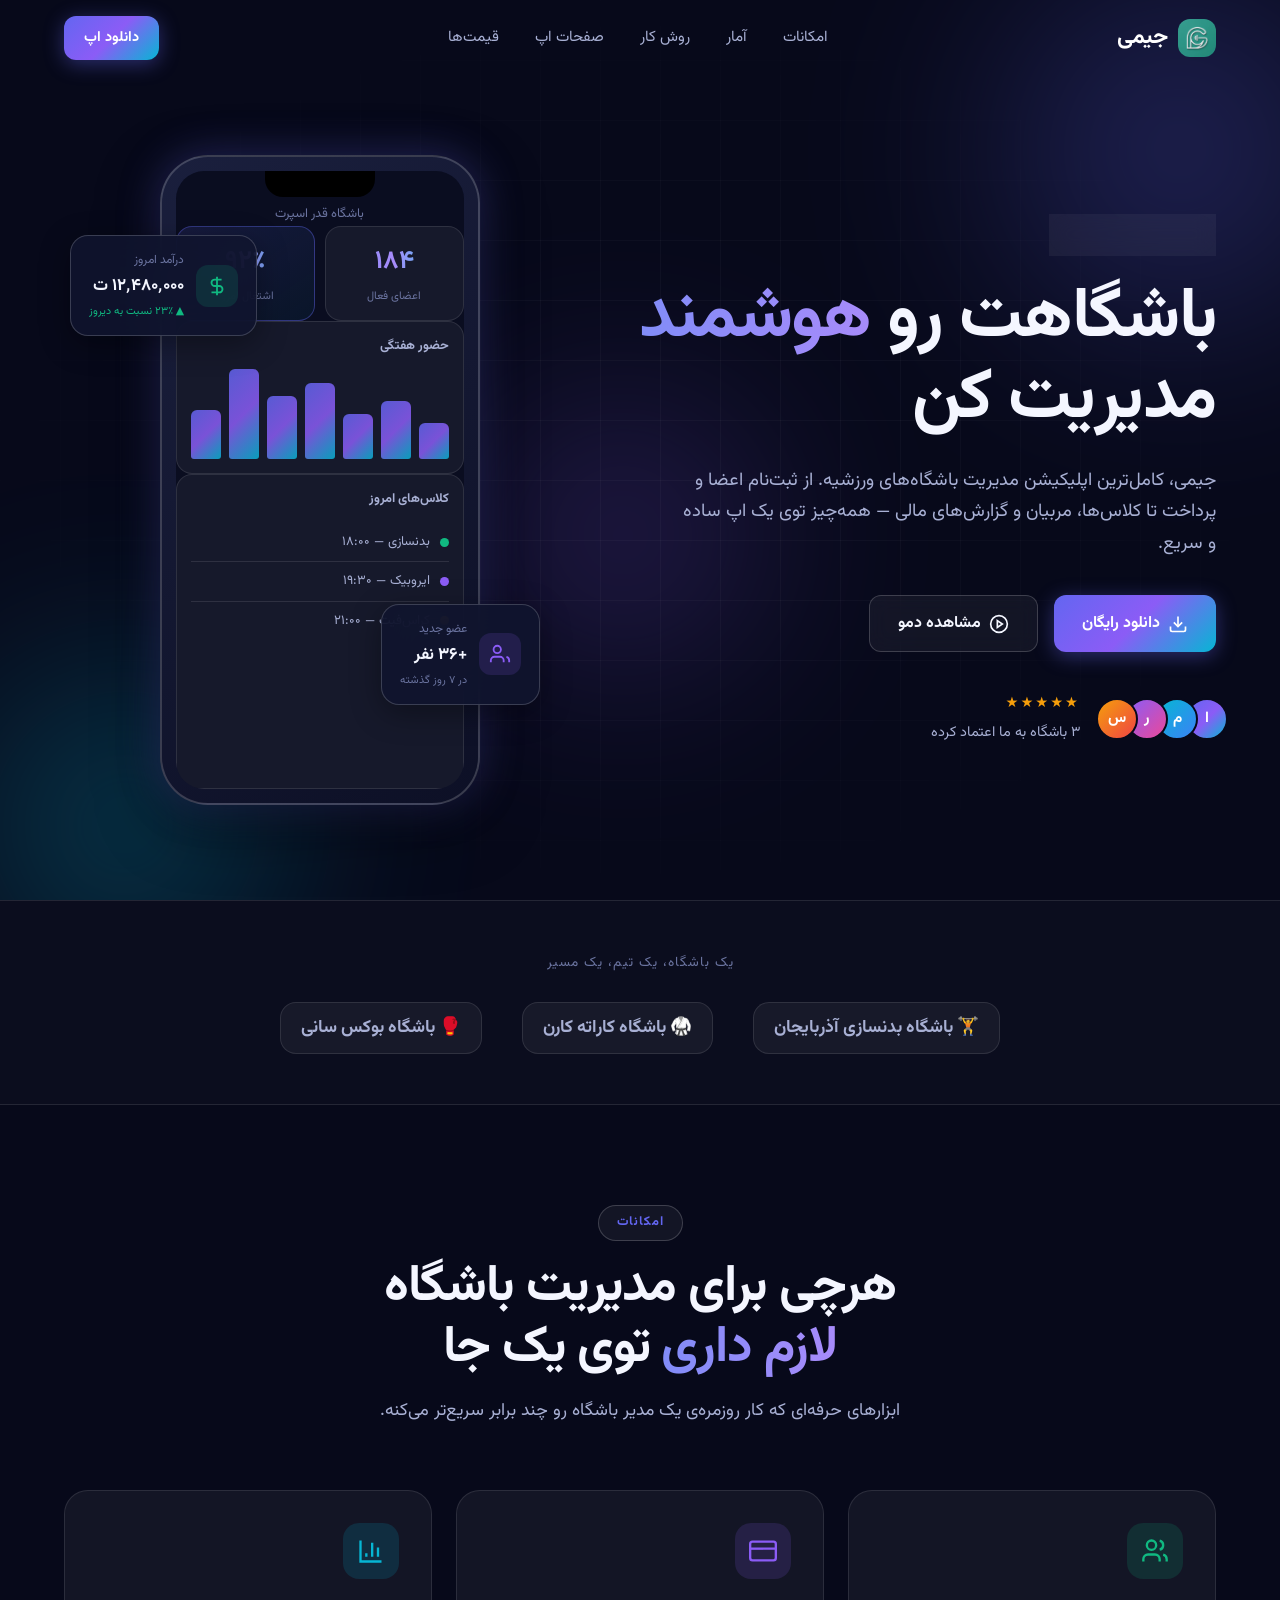
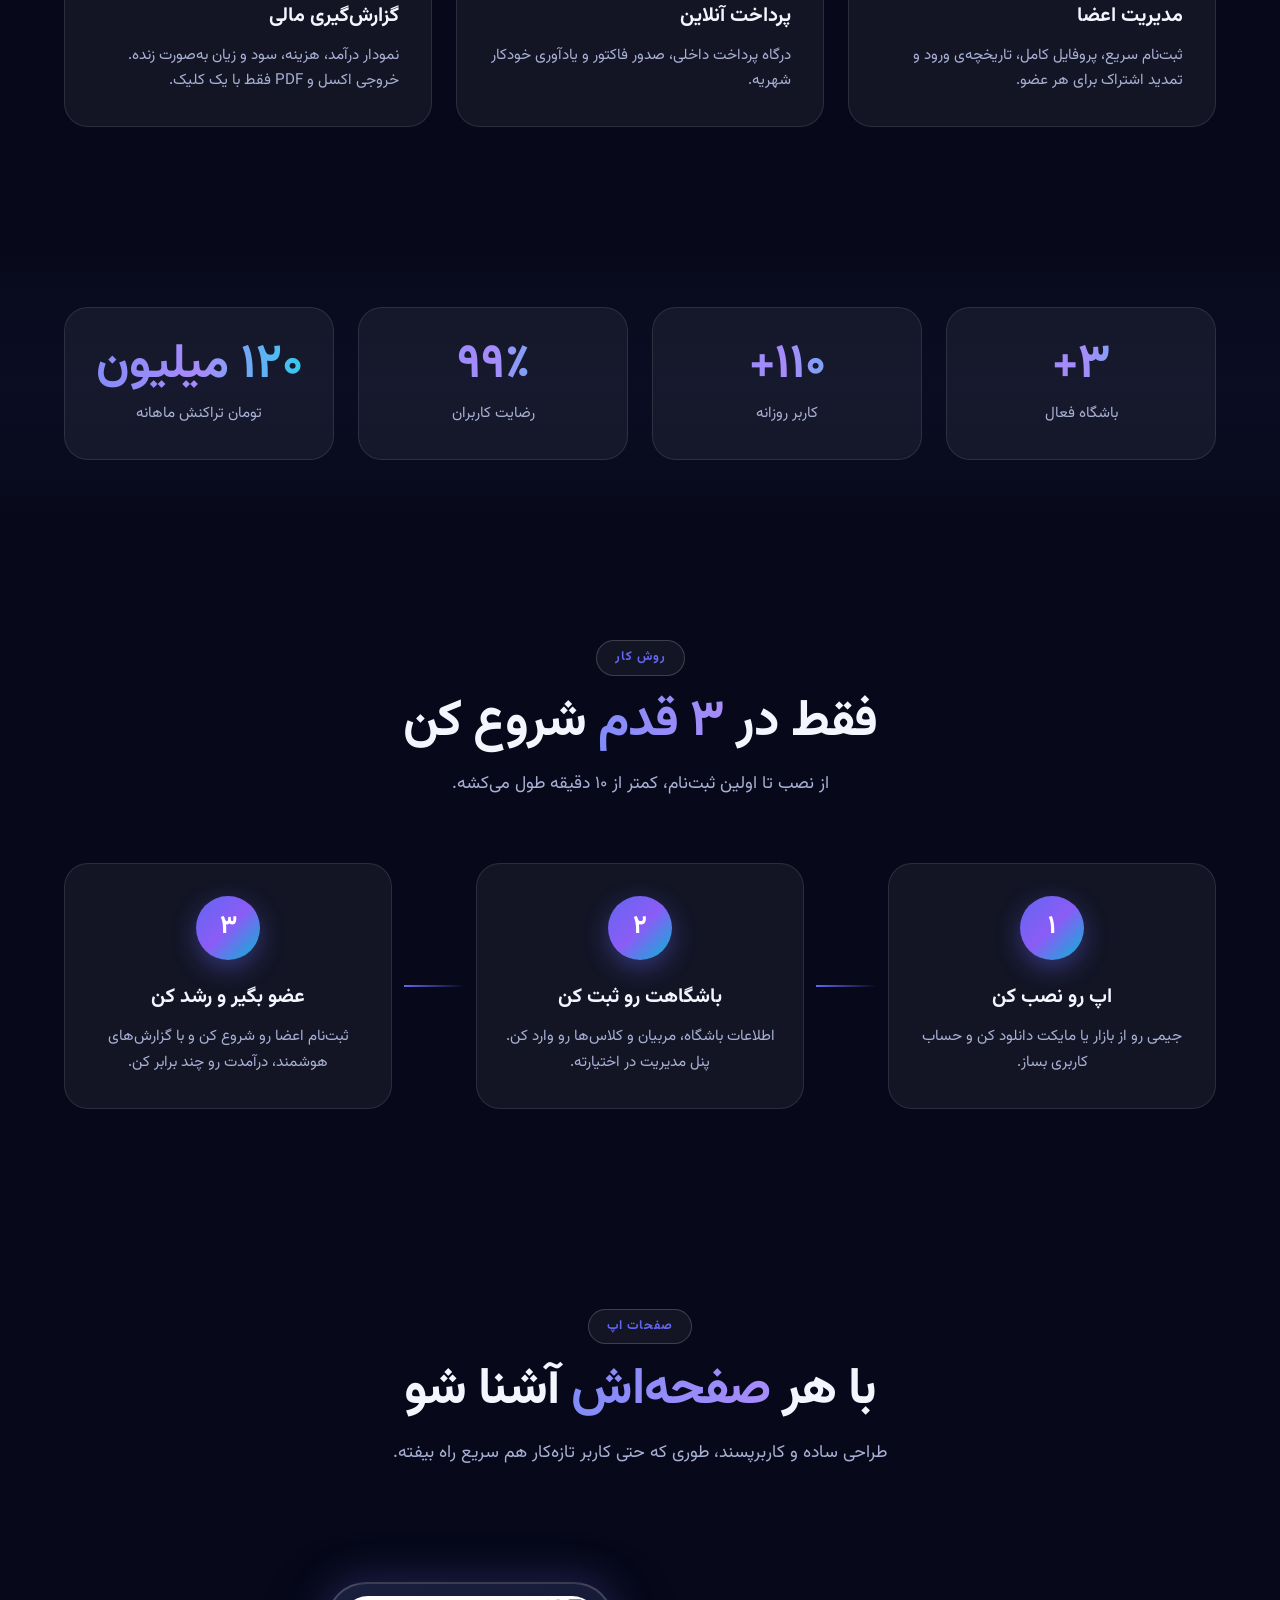
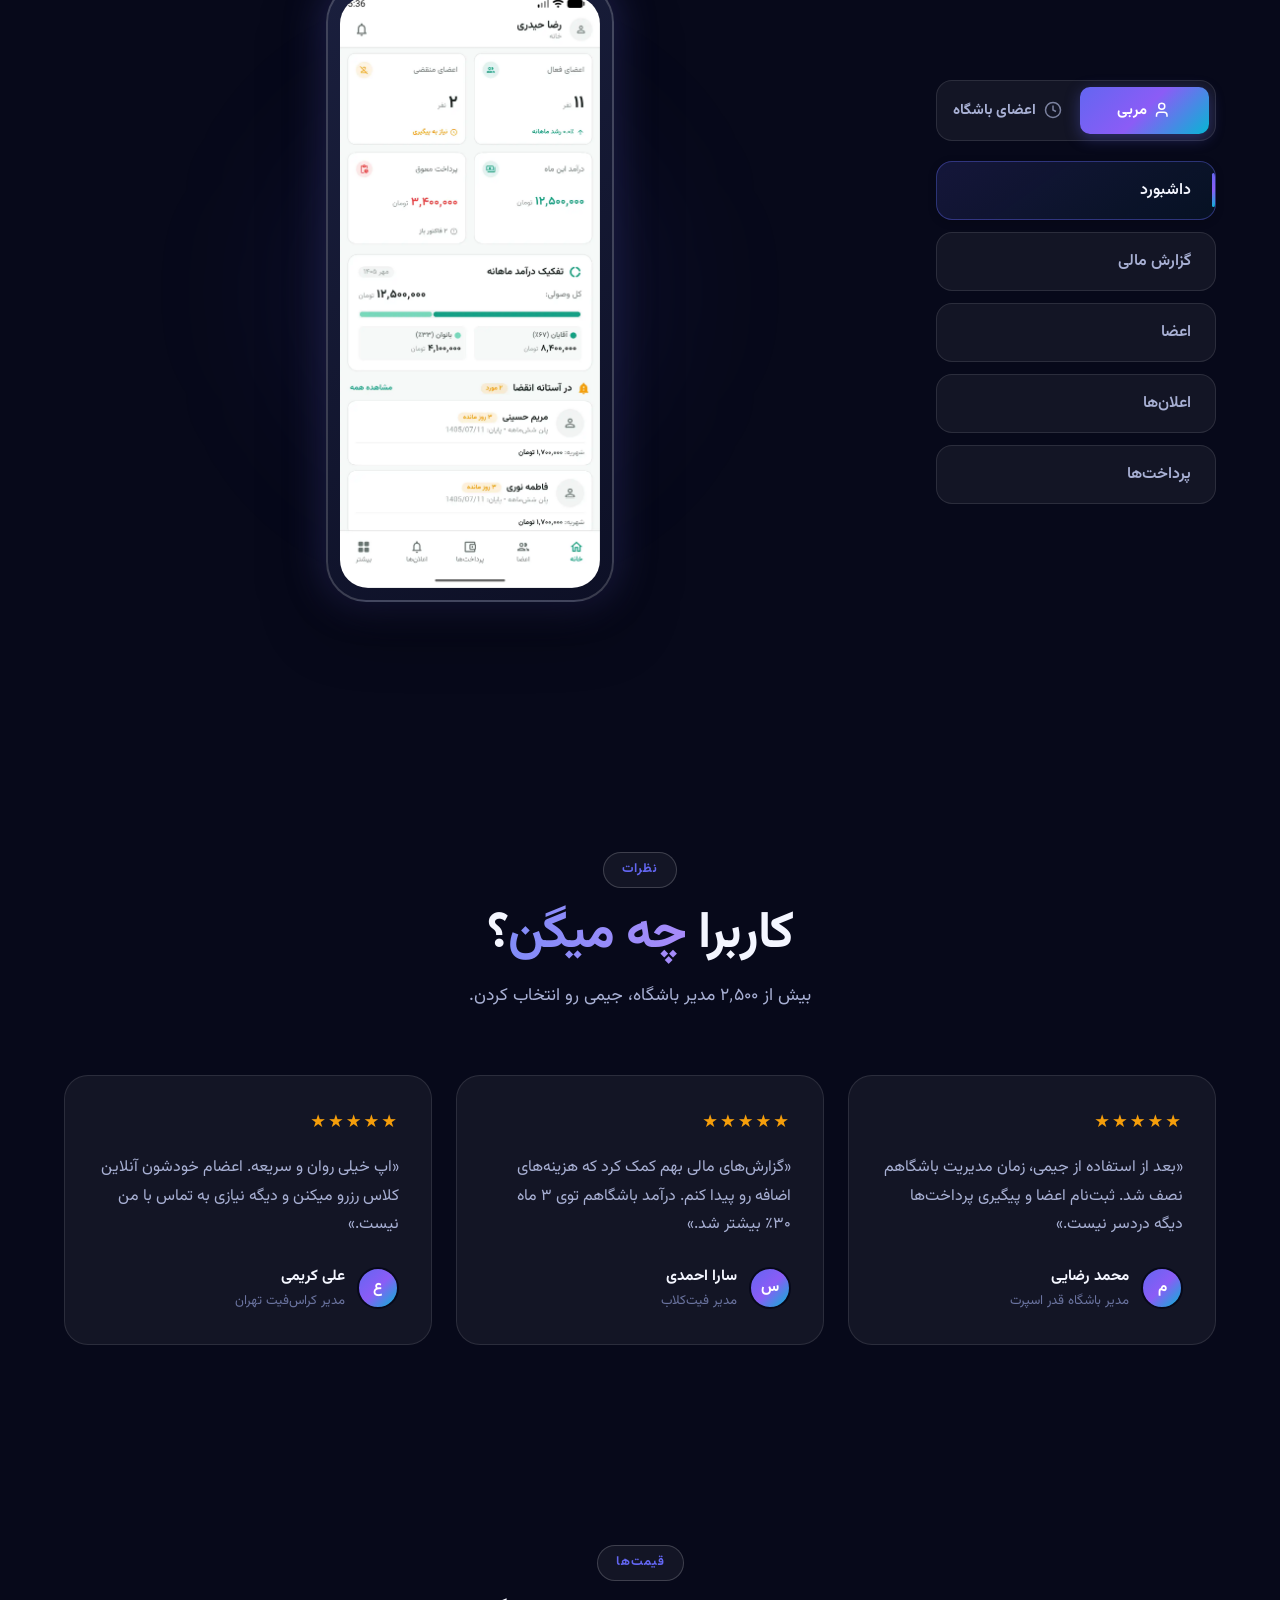
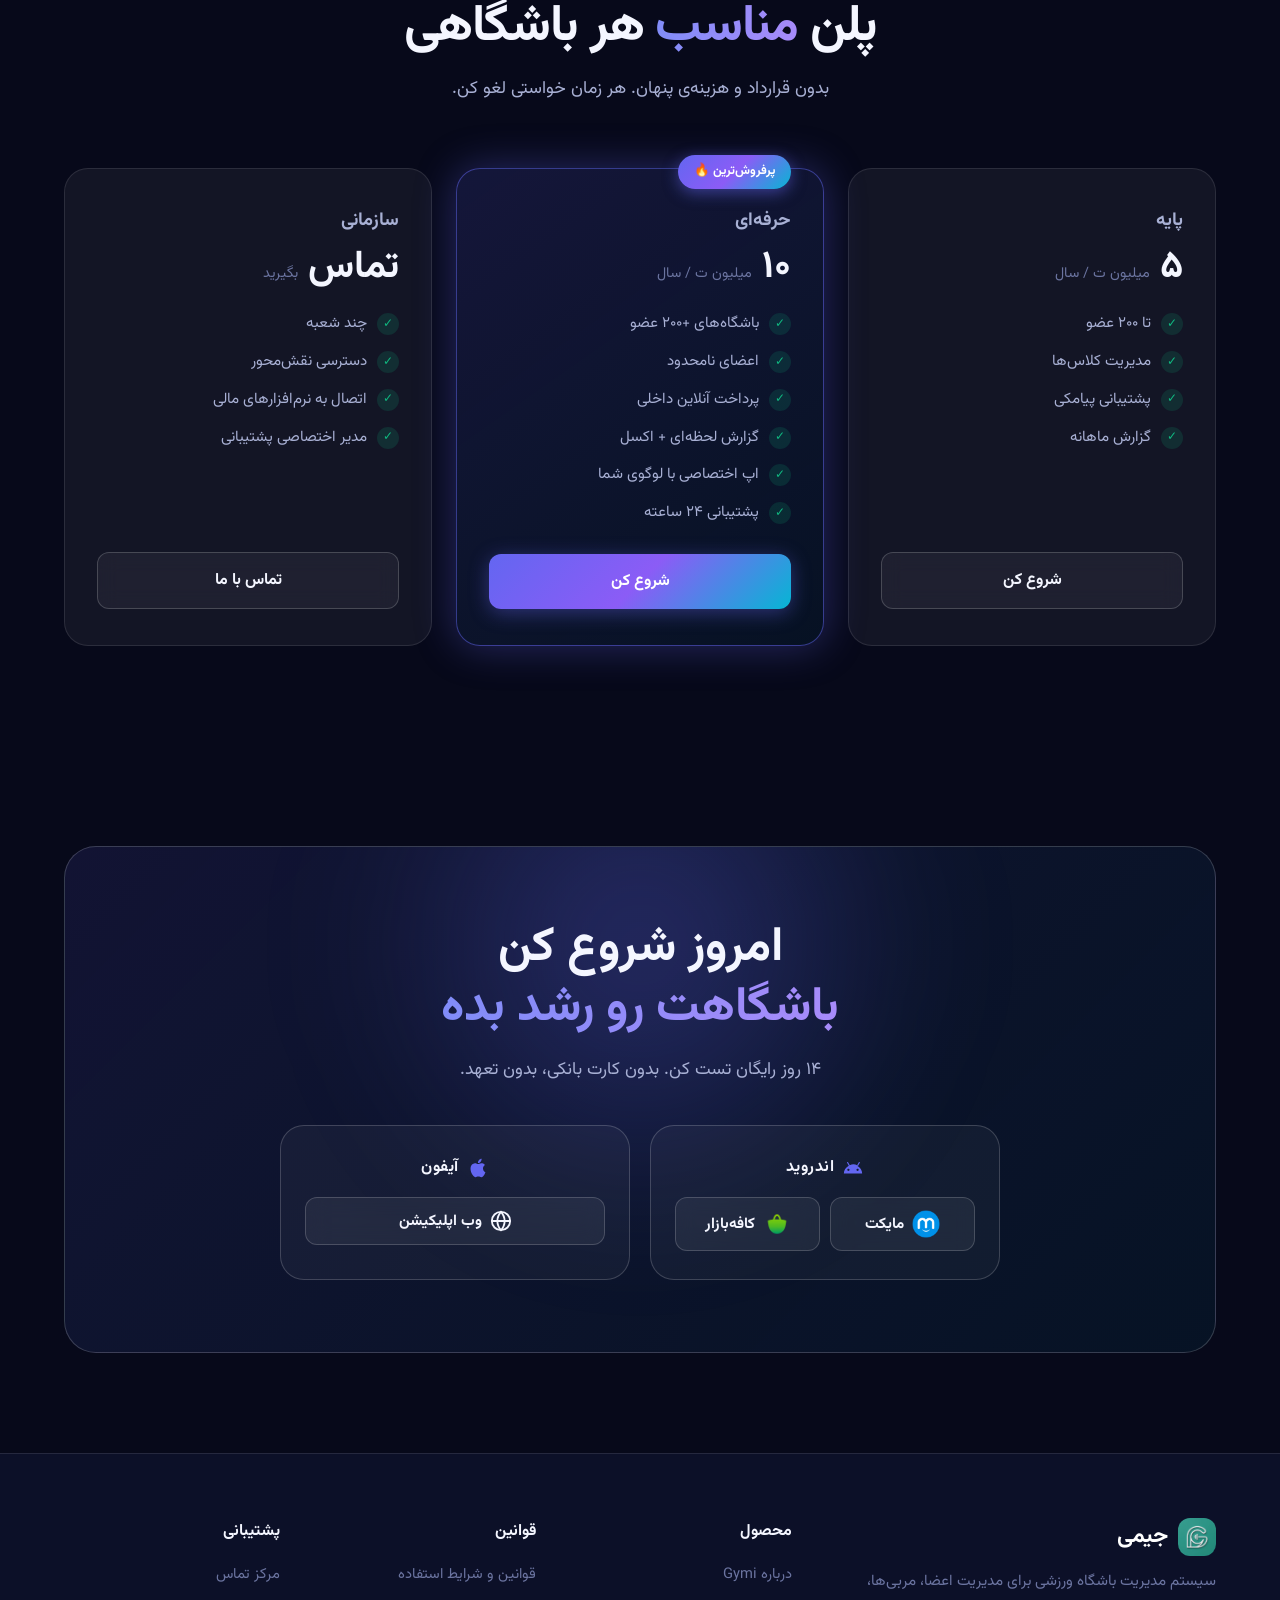
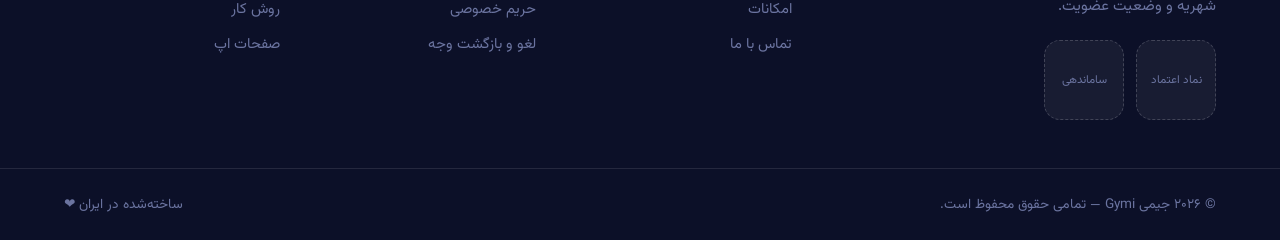
==== commit 9a423c1f: "screens added and logo ( dark)" ====
--- a/index.html
+++ b/index.html
@@ -10,34 +10,21 @@
 
     <link rel="preload" href="fonts/Vazirmatn-Regular.woff2" as="font" type="font/woff2" crossorigin>
     <link rel="preload" href="fonts/Vazirmatn-Bold.woff2" as="font" type="font/woff2" crossorigin>
-    <link rel="preload" href="images/app/dashboard.webp" as="image" type="image/webp">
+    <link rel="preload" href="images/app/coach/dashboard.webp" as="image" type="image/webp">
     <link rel="stylesheet" href="style.css">
 
 </head>
 
 <body>
 
-    <div class="preloader" id="preloader">
-        <div class="preloader-content">
-            <div class="preloader-logo">جیمی</div>
-            <div class="preloader-bar"><span></span></div>
-        </div>
-    </div>
+    
 
     <div class="scroll-progress" id="scrollProgress"></div>
 
     <header class="navbar" id="navbar">
         <div class="container nav-container">
             <a href="#home" class="logo">
-                <span class="logo-icon">
-                    <svg viewBox="0 0 24 24" fill="none" stroke="currentColor" stroke-width="2" stroke-linecap="round"
-                        stroke-linejoin="round">
-                        <path d="M6.5 6.5h11" />
-                        <path d="M21 21H3" />
-                        <path d="M3 21V9l9-6 9 6v12" />
-                        <path d="M9 21v-6h6v6" />
-                    </svg>
-                </span>
+                <img src="images/logo/logo-icon.webp" alt="لوگوی جیمی" class="logo-img" width="38" height="38">
                 <span class="logo-accent">جیمی</span>
             </a>
 
@@ -113,7 +100,7 @@
                     </div>
                     <div class="trust-text">
                         <div class="stars">★★★★★</div>
-                        <span>۲٬۵۰۰+ باشگاه به ما اعتماد کرده</span>
+                        <span>۳ باشگاه به ما اعتماد کرده</span>
                     </div>
                 </div>
             </div>
@@ -190,19 +177,14 @@
         </div>
     </section>
 
-    <!-- ===== Brands Marquee ===== -->
+    <!-- ===== Brands ===== -->
     <section class="brands">
         <div class="container">
-            <p class="brands-title">باشگاه‌هایی که با جیمی رشد کردن</p>
-        </div>
-        <div class="marquee">
-            <div class="marquee-track" id="marqueeTrack">
-                <span class="brand-item">⚡ قدر اسپرت</span>
-                <span class="brand-item">🔥 فیت‌کلاب</span>
-                <span class="brand-item">💪 آیروبیک پلاس</span>
-                <span class="brand-item">🎯 کراس‌فیت تهران</span>
-                <span class="brand-item">🌟 بدنسازی شایگان</span>
-                <span class="brand-item">🏋️ باشگاه المپیک</span>
+            <p class="brands-title">یک باشگاه، یک تیم، یک مسیر</p>
+            <div class="brands-static">
+                <span class="brand-item">🏋️ باشگاه بدنسازی آذربایجان</span>
+                <span class="brand-item">🥋 باشگاه کاراته کارن</span>
+                <span class="brand-item">🥊 باشگاه بوکس سانی</span>
             </div>
         </div>
     </section>
@@ -214,7 +196,7 @@
                 <div class="section-tag reveal">امکانات</div>
                 <h2 class="section-title reveal" data-delay="100">هرچی برای مدیریت باشگاه<br><span
                         class="gradient-text">لازم داری</span> توی یک جا</h2>
-                <p class="section-desc reveal" data-delay="200">بیش از ۴۰ ابزار حرفه‌ای که کار روزمره‌ی یک مدیر باشگاه
+                <p class="section-desc reveal" data-delay="200">ابزارهای حرفه‌ای که کار روزمره‌ی یک مدیر باشگاه
                     رو چند برابر سریع‌تر می‌کنه.</p>
             </div>
 
@@ -239,23 +221,10 @@
                         </svg>
                     </div>
                     <h3>پرداخت آنلاین</h3>
-                    <p>درگاه پرداخت داخلی، پرداخت اقساطی، صدور فاکتور و یادآوری خودکار قسط‌ها.</p>
+                    <p>درگاه پرداخت داخلی، صدور فاکتور و یادآوری خودکار شهریه.</p>
                 </div>
 
                 <div class="feature-card reveal" data-delay="200">
-                    <div class="feature-icon icon-orange">
-                        <svg viewBox="0 0 24 24" fill="none" stroke="currentColor" stroke-width="2">
-                            <rect x="3" y="4" width="18" height="18" rx="2" />
-                            <line x1="16" y1="2" x2="16" y2="6" />
-                            <line x1="8" y1="2" x2="8" y2="6" />
-                            <line x1="3" y1="10" x2="21" y2="10" />
-                        </svg>
-                    </div>
-                    <h3>زمان‌بندی کلاس‌ها</h3>
-                    <p>تعریف کلاس، ظرفیت، مربی و رزرو آنلاین. تداخل کلاس‌ها به‌صورت خودکار هشدار داده می‌شه.</p>
-                </div>
-
-                <div class="feature-card reveal" data-delay="0">
                     <div class="feature-icon icon-cyan">
                         <svg viewBox="0 0 24 24" fill="none" stroke="currentColor" stroke-width="2">
                             <path d="M3 3v18h18" />
@@ -265,28 +234,6 @@
                     <h3>گزارش‌گیری مالی</h3>
                     <p>نمودار درآمد، هزینه، سود و زیان به‌صورت زنده. خروجی اکسل و PDF فقط با یک کلیک.</p>
                 </div>
-
-                <div class="feature-card reveal" data-delay="100">
-                    <div class="feature-icon icon-pink">
-                        <svg viewBox="0 0 24 24" fill="none" stroke="currentColor" stroke-width="2">
-                            <path d="M12 2L2 7l10 5 10-5-10-5z" />
-                            <path d="M2 17l10 5 10-5M2 12l10 5 10-5" />
-                        </svg>
-                    </div>
-                    <h3>مدیریت مربیان</h3>
-                    <p>تعریف مربی، درصد پورسانت، جلسات آموزشی و ارزیابی عملکرد هر مربی.</p>
-                </div>
-
-                <div class="feature-card reveal" data-delay="200">
-                    <div class="feature-icon icon-yellow">
-                        <svg viewBox="0 0 24 24" fill="none" stroke="currentColor" stroke-width="2">
-                            <circle cx="12" cy="12" r="10" />
-                            <path d="M12 6v6l4 2" />
-                        </svg>
-                    </div>
-                    <h3>یادآوری هوشمند</h3>
-                    <p>پیامک و نوتیفیکیشن خودکار برای پایان اشتراک، کلاس‌ها و پرداخت‌های معوق.</p>
-                </div>
             </div>
         </div>
     </section>
@@ -296,11 +243,11 @@
         <div class="container">
             <div class="stats-grid">
                 <div class="stat-item reveal" data-delay="0">
-                    <div class="stat-number" data-count="2500" data-suffix="+">۰</div>
+                    <div class="stat-number" data-count="3" data-suffix="+">۰</div>
                     <div class="stat-label">باشگاه فعال</div>
                 </div>
                 <div class="stat-item reveal" data-delay="100">
-                    <div class="stat-number" data-count="480" data-suffix="K+">۰</div>
+                    <div class="stat-number" data-count="110" data-suffix="+">۰</div>
                     <div class="stat-label">کاربر روزانه</div>
                 </div>
                 <div class="stat-item reveal" data-delay="200">
@@ -308,8 +255,8 @@
                     <div class="stat-label">رضایت کاربران</div>
                 </div>
                 <div class="stat-item reveal" data-delay="300">
-                    <div class="stat-number" data-count="12" data-suffix=" میلیارد">۰</div>
-                    <div class="stat-label">تومان تراکنش سالانه</div>
+                    <div class="stat-number" data-count="120" data-suffix=" میلیون">۰</div>
+                    <div class="stat-label">تومان تراکنش ماهانه</div>
                 </div>
             </div>
         </div>
@@ -330,7 +277,7 @@
                 <div class="step reveal" data-delay="0">
                     <div class="step-number">۱</div>
                     <h3>اپ رو نصب کن</h3>
-                    <p>جیمی رو از کافه‌بازار، مایکت یا گوگل‌پلی دانلود کن و حساب کاربری بساز.</p>
+                    <p>جیمی رو از بازار یا مایکت دانلود کن و حساب کاربری بساز.</p>
                 </div>
                 <div class="step-line reveal" data-delay="150"></div>
                 <div class="step reveal" data-delay="200">
@@ -360,17 +307,50 @@
             </div>
 
             <div class="showcase-grid">
-                <div class="showcase-tabs reveal" id="showcaseTabs">
-                    <button class="tab active" data-tab="0">داشبورد</button>
-                    <button class="tab" data-tab="1">گزارش مالی</button>
-                    <button class="tab" data-tab="2">اعضا</button>
-                    <button class="tab" data-tab="3">اعلان‌ها</button>
+                <div class="showcase-sidebar reveal">
+
+                    <!-- انتخاب نقش -->
+                    <div class="role-switcher" role="tablist" aria-label="انتخاب نقش">
+                        <button class="role-btn active" data-role="coach" role="tab" aria-selected="true">
+                            <svg viewBox="0 0 24 24" fill="none" stroke="currentColor" stroke-width="2" width="18"
+                                height="18">
+                                <path d="M16 21v-2a4 4 0 0 0-4-4H6a4 4 0 0 0-4 4v2" />
+                                <circle cx="9" cy="7" r="4" />
+                            </svg>
+                            مربی
+                        </button>
+                        <button class="role-btn" data-role="member" role="tab" aria-selected="false">
+                            <svg viewBox="0 0 24 24" fill="none" stroke="currentColor" stroke-width="2" width="18"
+                                height="18">
+                                <circle cx="12" cy="12" r="10" />
+                                <path d="M12 6v6l4 2" />
+                            </svg>
+                            اعضای باشگاه
+                        </button>
+                    </div>
+
+                    <!-- زیرتب‌های مربی -->
+                    <div class="showcase-tabs" data-role-tabs="coach">
+                        <button class="tab active" data-tab="0">داشبورد</button>
+                        <button class="tab" data-tab="1">گزارش مالی</button>
+                        <button class="tab" data-tab="2">اعضا</button>
+                        <button class="tab" data-tab="3">اعلان‌ها</button>
+                        <button class="tab" data-tab="4">پرداخت‌ها</button>
+                    </div>
+
+                    <!-- زیرتب‌های عضو -->
+                    <div class="showcase-tabs" data-role-tabs="member" hidden>
+                        <button class="tab active" data-tab="0">داشبورد</button>
+                        <button class="tab" data-tab="1">پرداخت شهریه</button>
+                        <button class="tab" data-tab="2">اعلان‌ها</button>
+                    </div>
+
                 </div>
 
                 <div class="showcase-stage reveal" data-delay="100">
                     <div class="stage-phone" id="stagePhone">
                         <div class="phone-screen phone-screen-image">
-                            <img id="stageImage" class="stage-image" src="images/app/dashboard.webp"
+                            <img id="stageImage" class="stage-image" src="images/app/coach/dashboard.webp"
                                 alt="صفحه داشبورد اپلیکیشن جیمی — نمای کلی باشگاه" width="1080" height="2400"
                                 fetchpriority="high" decoding="async">
                         </div>
@@ -494,37 +474,52 @@
                     <h2 class="download-title">امروز شروع کن<br><span class="gradient-text">باشگاهت رو رشد بده</span>
                     </h2>
                     <p class="download-desc">۱۴ روز رایگان تست کن. بدون کارت بانکی، بدون تعهد.</p>
-                    <div class="download-buttons">
-                        <a href="#" class="store-btn">
-                            <svg viewBox="0 0 24 24" fill="currentColor" width="28" height="28">
-                                <path
-                                    d="M3 20.5V3.5C3 2.91 3.34 2.39 3.84 2.15L13.69 12L3.84 21.85C3.34 21.61 3 21.09 3 20.5M16.81 15.12L6.05 21.34L14.54 12.85L16.81 15.12M20.16 10.81C20.5 11.08 20.75 11.5 20.75 12C20.75 12.5 20.53 12.9 20.18 13.18L17.89 14.5L15.39 12L17.89 9.5L20.16 10.81M6.05 2.66L16.81 8.88L14.54 11.15L6.05 2.66Z" />
-                            </svg>
-                            <div>
-                                <small>دانلود از</small>
-                                <strong>گوگل پلی</strong>
-                            </div>
-                        </a>
-                        <a href="#" class="store-btn">
-                            <svg viewBox="0 0 24 24" fill="currentColor" width="28" height="28">
-                                <path
-                                    d="M13.62 5.41C14.42 4.5 15.86 4.56 16.69 5.4C17.52 6.23 17.58 7.67 16.67 8.47L11.97 13.17L10.55 11.75L13.62 5.41Z" />
-                            </svg>
-                            <div>
-                                <small>دانلود از</small>
-                                <strong>کافه‌بازار</strong>
-                            </div>
-                        </a>
-                        <a href="#" class="store-btn">
-                            <svg viewBox="0 0 24 24" fill="currentColor" width="28" height="28">
-                                <path
-                                    d="M12 2A10 10 0 1 1 2 12A10 10 0 0 1 12 2M12 4A8 8 0 1 0 20 12A8 8 0 0 0 12 4Z" />
-                            </svg>
-                            <div>
-                                <small>دانلود از</small>
-                                <strong>مایکت</strong>
-                            </div>
-                        </a>
+
+                    <div class="download-platforms">
+                        <!-- اندروید -->
+                        <div class="platform-card">
+                            <div class="platform-label">
+                                <svg viewBox="0 0 24 24" fill="currentColor" width="22" height="22">
+                                    <path
+                                        d="M17.6 9.48l1.84-3.18c.16-.31.04-.69-.26-.85-.29-.15-.65-.06-.83.22l-1.88 3.24c-2.55-1.16-5.41-1.16-7.96 0L6.63 5.67c-.18-.28-.54-.37-.83-.22-.3.16-.42.54-.26.85L7.4 9.48C4.14 11.25 2 14.44 2 18h20c0-3.56-2.14-6.75-5.4-8.52zM7 15.25c-.69 0-1.25-.56-1.25-1.25S6.31 12.75 7 12.75s1.25.56 1.25 1.25-.56 1.25-1.25 1.25zm10 0c-.69 0-1.25-.56-1.25-1.25s.56-1.25 1.25-1.25 1.25.56 1.25 1.25-.56 1.25-1.25 1.25z" />
+                                </svg>
+                                اندروید
+                            </div>
+                            <div class="platform-buttons">
+                                <a href="#" class="store-btn">
+                                    <img src="images/stores/myket.webp" alt="دانلود از مایکت" class="store-icon"
+                                        width="28" height="28" loading="lazy">
+                                    <strong>مایکت</strong>
+                                </a>
+                                <a href="#" class="store-btn">
+                                    <img src="images/stores/bazaar.webp" alt="دانلود از کافه‌بازار" class="store-icon"
+                                        width="28" height="28" loading="lazy">
+                                    <strong>کافه‌بازار</strong>
+                                </a>
+                            </div>
+                        </div>
+
+                        <!-- آیفون -->
+                        <div class="platform-card">
+                            <div class="platform-label">
+                                <svg viewBox="0 0 24 24" fill="currentColor" width="22" height="22">
+                                    <path
+                                        d="M18.71 19.5c-.83 1.24-1.71 2.45-3.05 2.47-1.34.03-1.77-.79-3.29-.79-1.53 0-2 .77-3.27.82-1.31.05-2.3-1.32-3.14-2.53C4.25 17 2.94 12.45 4.7 9.39c.87-1.52 2.43-2.48 4.12-2.51 1.28-.02 2.5.87 3.29.87.78 0 2.26-1.07 3.81-.91.65.03 2.47.26 3.64 1.98-.09.06-2.17 1.28-2.15 3.81.03 3.02 2.65 4.03 2.68 4.04-.03.07-.42 1.44-1.38 2.83M13 3.5c.73-.83 1.94-1.46 2.94-1.5.13 1.17-.34 2.35-1.04 3.19-.69.85-1.83 1.51-2.95 1.42-.15-1.15.41-2.35 1.05-3.11z" />
+                                </svg>
+                                آیفون
+                            </div>
+                            <div class="platform-buttons">
+                                <a href="#" class="store-btn">
+                                    <svg viewBox="0 0 24 24" fill="none" stroke="currentColor" stroke-width="2"
+                                        width="22" height="22">
+                                        <circle cx="12" cy="12" r="10" />
+                                        <path
+                                            d="M2 12h20M12 2a15.3 15.3 0 0 1 4 10 15.3 15.3 0 0 1-4 10 15.3 15.3 0 0 1-4-10 15.3 15.3 0 0 1 4-10z" />
+                                    </svg>
+                                    <strong>وب اپلیکیشن</strong>
+                                </a>
+                            </div>
+                        </div>
                     </div>
                 </div>
             </div>
@@ -536,15 +531,8 @@
         <div class="container footer-container">
             <div class="footer-brand">
                 <a href="index.html" class="logo">
-                    <span class="logo-icon">
-                        <svg viewBox="0 0 24 24" fill="none" stroke="currentColor" stroke-width="2"
-                            stroke-linecap="round" stroke-linejoin="round">
-                            <path d="M6.5 6.5h11" />
-                            <path d="M21 21H3" />
-                            <path d="M3 21V9l9-6 9 6v12" />
-                            <path d="M9 21v-6h6v6" />
-                        </svg>
-                    </span>
+                    <img src="images/logo/logo-icon.webp" alt="لوگوی جیمی" class="logo-img" width="38" height="38"
+                        loading="lazy">
                     <span class="logo-accent">جیمی</span>
                 </a>
                 <p>سیستم مدیریت باشگاه ورزشی برای مدیریت اعضا، مربی‌ها، شهریه و وضعیت عضویت.</p>
--- a/style.css
+++ b/style.css
@@ -137,65 +137,6 @@
     border: 2px solid var(--bg-2);
 }
 
-/* ===== Preloader ===== */
-.preloader {
-    position: fixed;
-    inset: 0;
-    z-index: 9999;
-    background: var(--bg);
-    display: flex;
-    align-items: center;
-    justify-content: center;
-    transition: opacity 0.5s ease, visibility 0.5s ease;
-}
-
-.preloader.hidden {
-    opacity: 0;
-    visibility: hidden;
-    pointer-events: none;
-}
-
-.preloader-content {
-    text-align: center;
-}
-
-.preloader-logo {
-    font-size: 2rem;
-    font-weight: 800;
-    margin-bottom: 20px;
-    background: var(--grad-text);
-    -webkit-background-clip: text;
-    background-clip: text;
-    -webkit-text-fill-color: transparent;
-    animation: pulse 1.5s ease-in-out infinite;
-}
-
-.preloader-bar {
-    width: 200px;
-    height: 4px;
-    background: var(--surface-2);
-    border-radius: 10px;
-    overflow: hidden;
-}
-
-.preloader-bar span {
-    display: block;
-    height: 100%;
-    width: 40%;
-    background: var(--grad-primary);
-    border-radius: 10px;
-    animation: loading 1.2s ease-in-out infinite;
-}
-
-@keyframes loading {
-    0% {
-        transform: translateX(100%);
-    }
-
-    100% {
-        transform: translateX(-250%);
-    }
-}
 
 @keyframes pulse {
 
@@ -327,23 +268,22 @@
 .logo:hover {
     transform: scale(1.05);
 }
-
-.logo-icon {
+.logo-img {
+    display: block;
     width: 38px;
     height: 38px;
-    display: grid;
-    place-items: center;
-    background: var(--grad-primary);
-    border-radius: 11px;
-    padding: 8px;
-    box-shadow: 0 4px 15px rgba(99, 102, 241, 0.4);
+    object-fit: contain;
+    flex-shrink: 0;
+    border-radius: 12px;    /* ← این رو بیشتر کن */
+    transition: transform var(--t-fast);
+}
+
+.logo:hover .logo-img {
+    transform: scale(1.05);
 }
 
 .logo-accent {
-    background: var(--grad-text);
-    -webkit-background-clip: text;
-    background-clip: text;
-    -webkit-text-fill-color: transparent;
+    color: #ffffff;
 }
 
 .nav-menu {
@@ -977,10 +917,9 @@
     font-size: 1.1rem;
     color: var(--text-2);
 }
-
-/* ===== Brands Marquee ===== */
+/* ===== Brands ===== */
 .brands {
-    padding: 40px 0 20px;
+    padding: 50px 0;
     border-top: 1px solid var(--border);
     border-bottom: 1px solid var(--border);
     background: rgba(255, 255, 255, 0.015);
@@ -990,46 +929,36 @@
     text-align: center;
     font-size: 0.85rem;
     color: var(--text-3);
-    margin-bottom: 24px;
+    margin-bottom: 28px;
     letter-spacing: 1px;
 }
 
-.marquee {
-    overflow: hidden;
-    position: relative;
-    mask-image: linear-gradient(90deg, transparent, black 10%, black 90%, transparent);
-    -webkit-mask-image: linear-gradient(90deg, transparent, black 10%, black 90%, transparent);
-}
-
-.marquee-track {
-    display: flex;
-    gap: 60px;
-    width: max-content;
-    animation: marquee 25s linear infinite;
-}
-
-@keyframes marquee {
-    from {
-        transform: translateX(0);
-    }
-
-    to {
-        transform: translateX(-50%);
-    }
+.brands-static {
+    display: flex;
+    justify-content: center;
+    align-items: center;
+    gap: 40px;
+    flex-wrap: wrap;
 }
 
 .brand-item {
-    font-size: 1.2rem;
+    font-size: 1.1rem;
     font-weight: 700;
     color: var(--text-2);
     white-space: nowrap;
-    transition: color var(--t-fast);
+    padding: 10px 20px;
+    background: var(--surface);
+    border: 1px solid var(--border);
+    border-radius: var(--radius);
+    transition: all var(--t-base);
 }
 
 .brand-item:hover {
     color: var(--text);
-}
-
+    border-color: var(--border-2);
+    background: var(--surface-2);
+    transform: translateY(-3px);
+}
 /* ===== Features ===== */
 .features-grid {
     display: grid;
@@ -2381,4 +2310,205 @@
 .stage-image.switching {
     opacity: 0.3;
     transform: scale(0.97);
+}
+/* =================================
+   Showcase Sidebar & Role Switcher
+   ================================= */
+.showcase-sidebar {
+    display: flex;
+    flex-direction: column;
+    gap: 20px;
+}
+
+/* دکمه‌های انتخاب نقش */
+.role-switcher {
+    display: grid;
+    grid-template-columns: 1fr 1fr;
+    gap: 8px;
+    padding: 6px;
+    background: var(--surface);
+    border: 1px solid var(--border);
+    border-radius: var(--radius);
+}
+
+.role-btn {
+    display: flex;
+    align-items: center;
+    justify-content: center;
+    gap: 8px;
+    padding: 12px 16px;
+    border-radius: 10px;
+    font-size: 0.92rem;
+    font-weight: 700;
+    color: var(--text-2);
+    transition: all var(--t-base);
+    white-space: nowrap;
+}
+
+.role-btn svg {
+    flex-shrink: 0;
+    opacity: 0.7;
+    transition: opacity var(--t-fast);
+}
+
+.role-btn:hover {
+    color: var(--text);
+    background: var(--surface-2);
+}
+
+.role-btn.active {
+    color: #fff;
+    background: var(--grad-primary);
+    box-shadow: 0 4px 15px rgba(99, 102, 241, 0.35);
+}
+
+.role-btn.active svg {
+    opacity: 1;
+}
+
+/* کانتینر تب‌ها */
+.showcase-tabs {
+    display: flex;
+    flex-direction: column;
+    gap: 12px;
+}
+
+.showcase-tabs[hidden] {
+    display: none;
+}
+/* =================================
+   Download Platforms
+   ================================= */
+.download-platforms {
+    display: grid;
+    grid-template-columns: 1fr 1fr;
+    gap: 20px;
+    max-width: 720px;
+    margin: 40px auto 0;
+}
+
+.platform-card {
+    display: flex;
+    flex-direction: column;
+    align-items: center;
+    text-align: center;
+    gap: 16px;
+    padding: 28px 24px;
+    background: rgba(255, 255, 255, 0.04);
+    border: 1px solid var(--border-2);
+    border-radius: var(--radius-lg);
+    transition: all var(--t-base);
+    position: relative;
+    overflow: hidden;
+}
+
+.platform-card::before {
+    content: '';
+    position: absolute;
+    inset: 0;
+    background: var(--grad-card);
+    opacity: 0;
+    transition: opacity var(--t-base);
+    pointer-events: none;
+}
+
+.platform-card:hover {
+    transform: translateY(-4px);
+    border-color: rgba(99, 102, 241, 0.5);
+    box-shadow: var(--shadow-md);
+}
+
+.platform-card:hover::before {
+    opacity: 1;
+}
+
+.platform-card > * {
+    position: relative;
+    z-index: 1;
+}
+
+.platform-label {
+    display: flex;
+    align-items: center;
+    gap: 8px;
+    font-size: 1rem;
+    font-weight: 800;
+    color: var(--text);
+    letter-spacing: 0.5px;
+}
+
+.platform-label svg {
+    color: var(--primary);
+    flex-shrink: 0;
+}
+
+.platform-buttons {
+    display: flex;
+    gap: 10px;
+    flex-wrap: wrap;
+    justify-content: center;
+    width: 100%;
+}
+
+.platform-card .store-btn {
+    flex: 1;
+    min-width: 130px;
+    justify-content: center;
+    padding: 12px 16px;
+    background: rgba(255, 255, 255, 0.06);
+    border: 1px solid var(--border-2);
+    border-radius: 12px;
+    gap: 8px;
+}
+
+.platform-card .store-btn strong {
+    font-size: 0.95rem;
+}
+
+.platform-card .store-btn svg {
+    width: 22px;
+    height: 22px;
+}
+
+@media (max-width: 640px) {
+    .download-platforms {
+        grid-template-columns: 1fr;
+        gap: 16px;
+    }
+
+    .platform-card {
+        padding: 24px 20px;
+    }
+
+    .platform-buttons {
+        flex-direction: column;
+        align-items: stretch;
+    }
+
+    .platform-card .store-btn {
+        min-width: 0;
+        width: 100%;
+    }
+}
+
+/* =================================
+   Store Icons (Images)
+   ================================= */
+.store-icon {
+    display: block;
+    object-fit: contain;
+    flex-shrink: 0;
+    width: 28px;
+    height: 28px;
+    border-radius: 6px;
+    transition: transform var(--t-fast);
+}
+
+.store-btn:hover .store-icon {
+    transform: scale(1.08);
+}
+
+/* SVG icon داخل store-btn هم هم‌اندازه بشه */
+.platform-card .store-btn svg.store-icon {
+    color: var(--primary);
 }
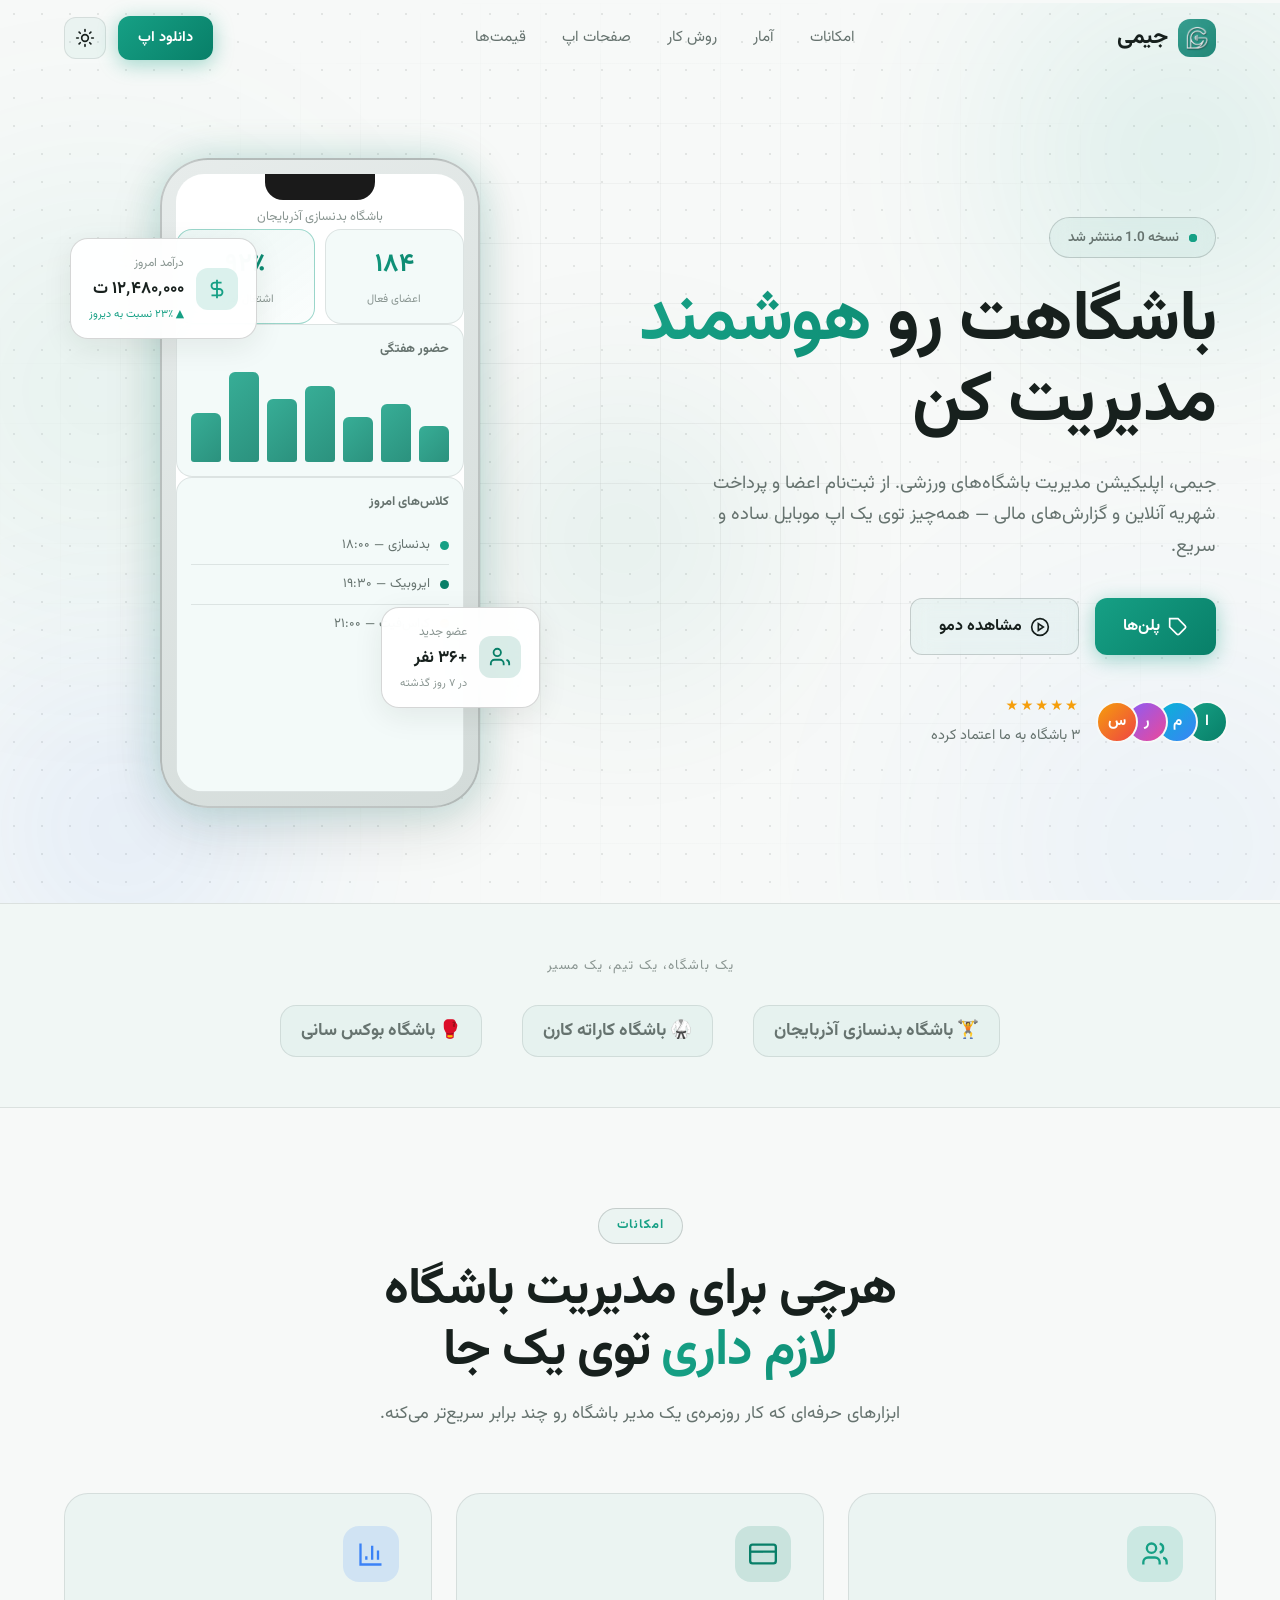
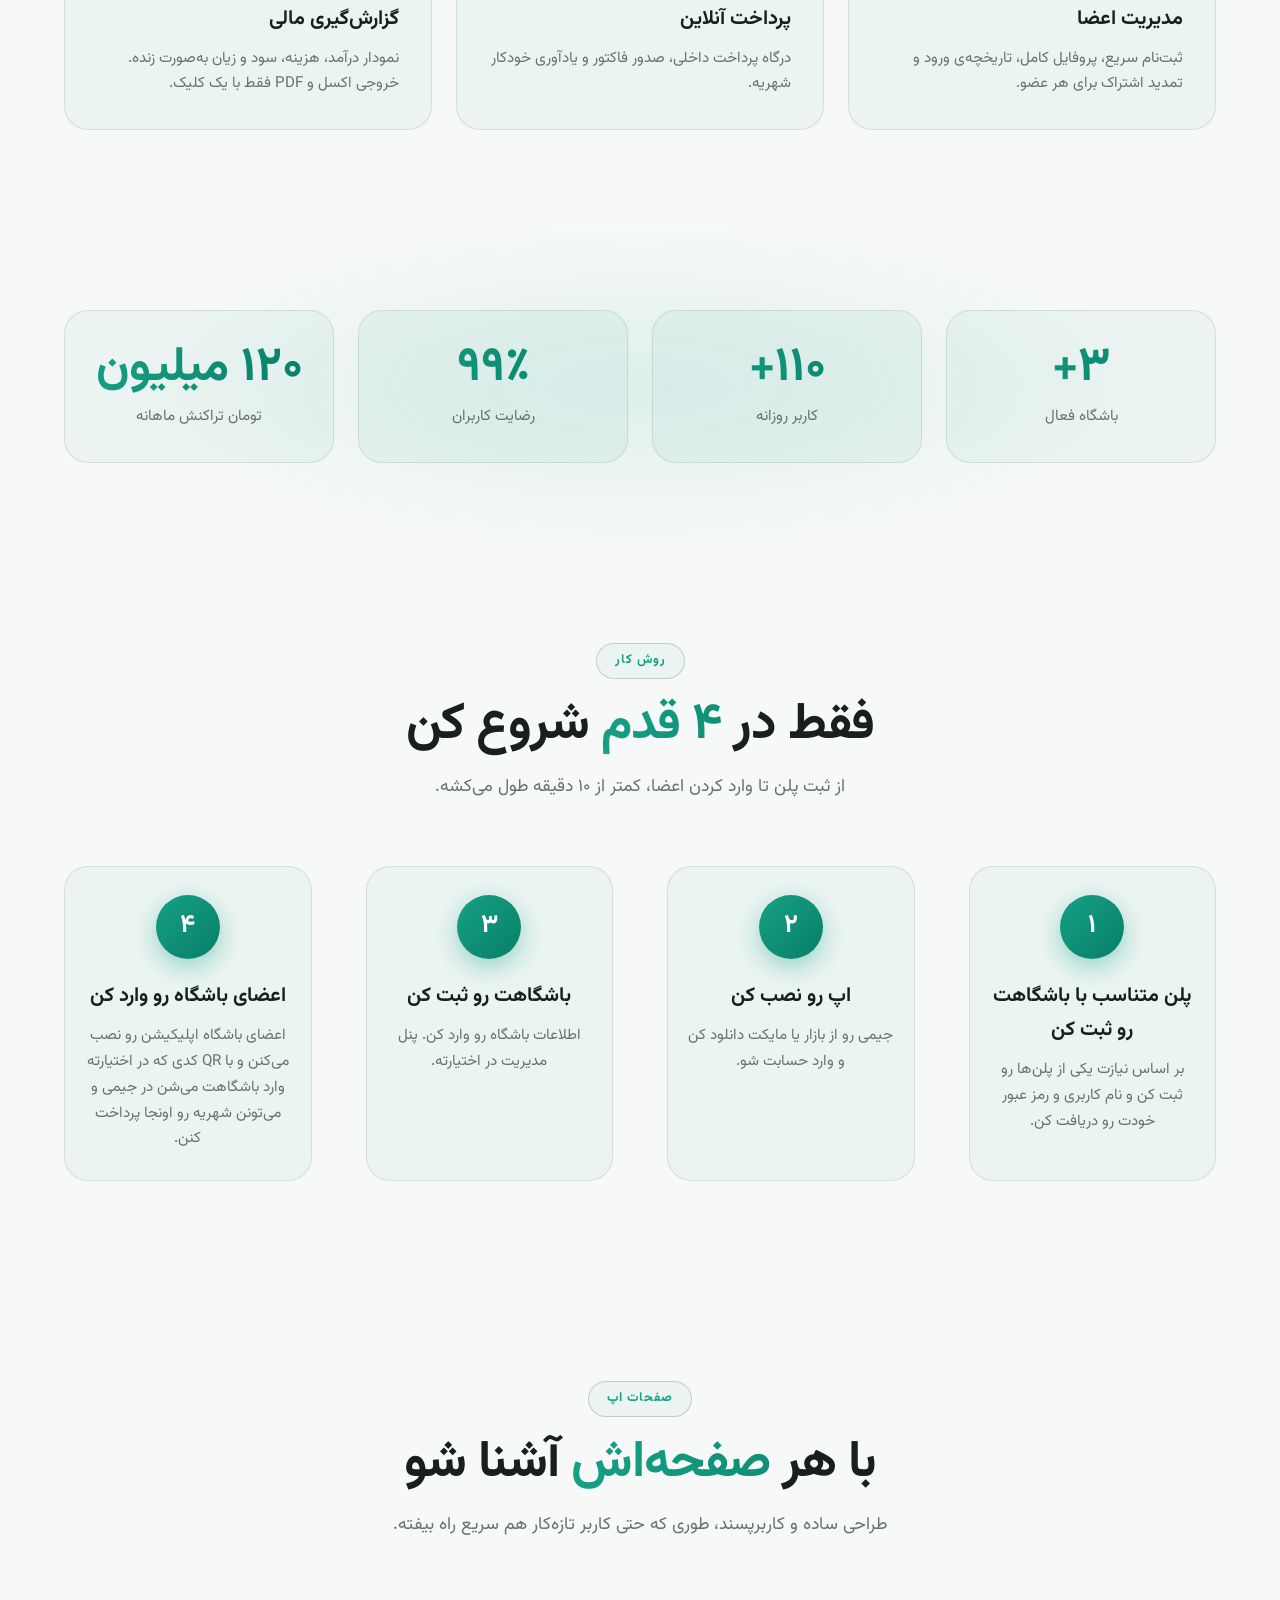
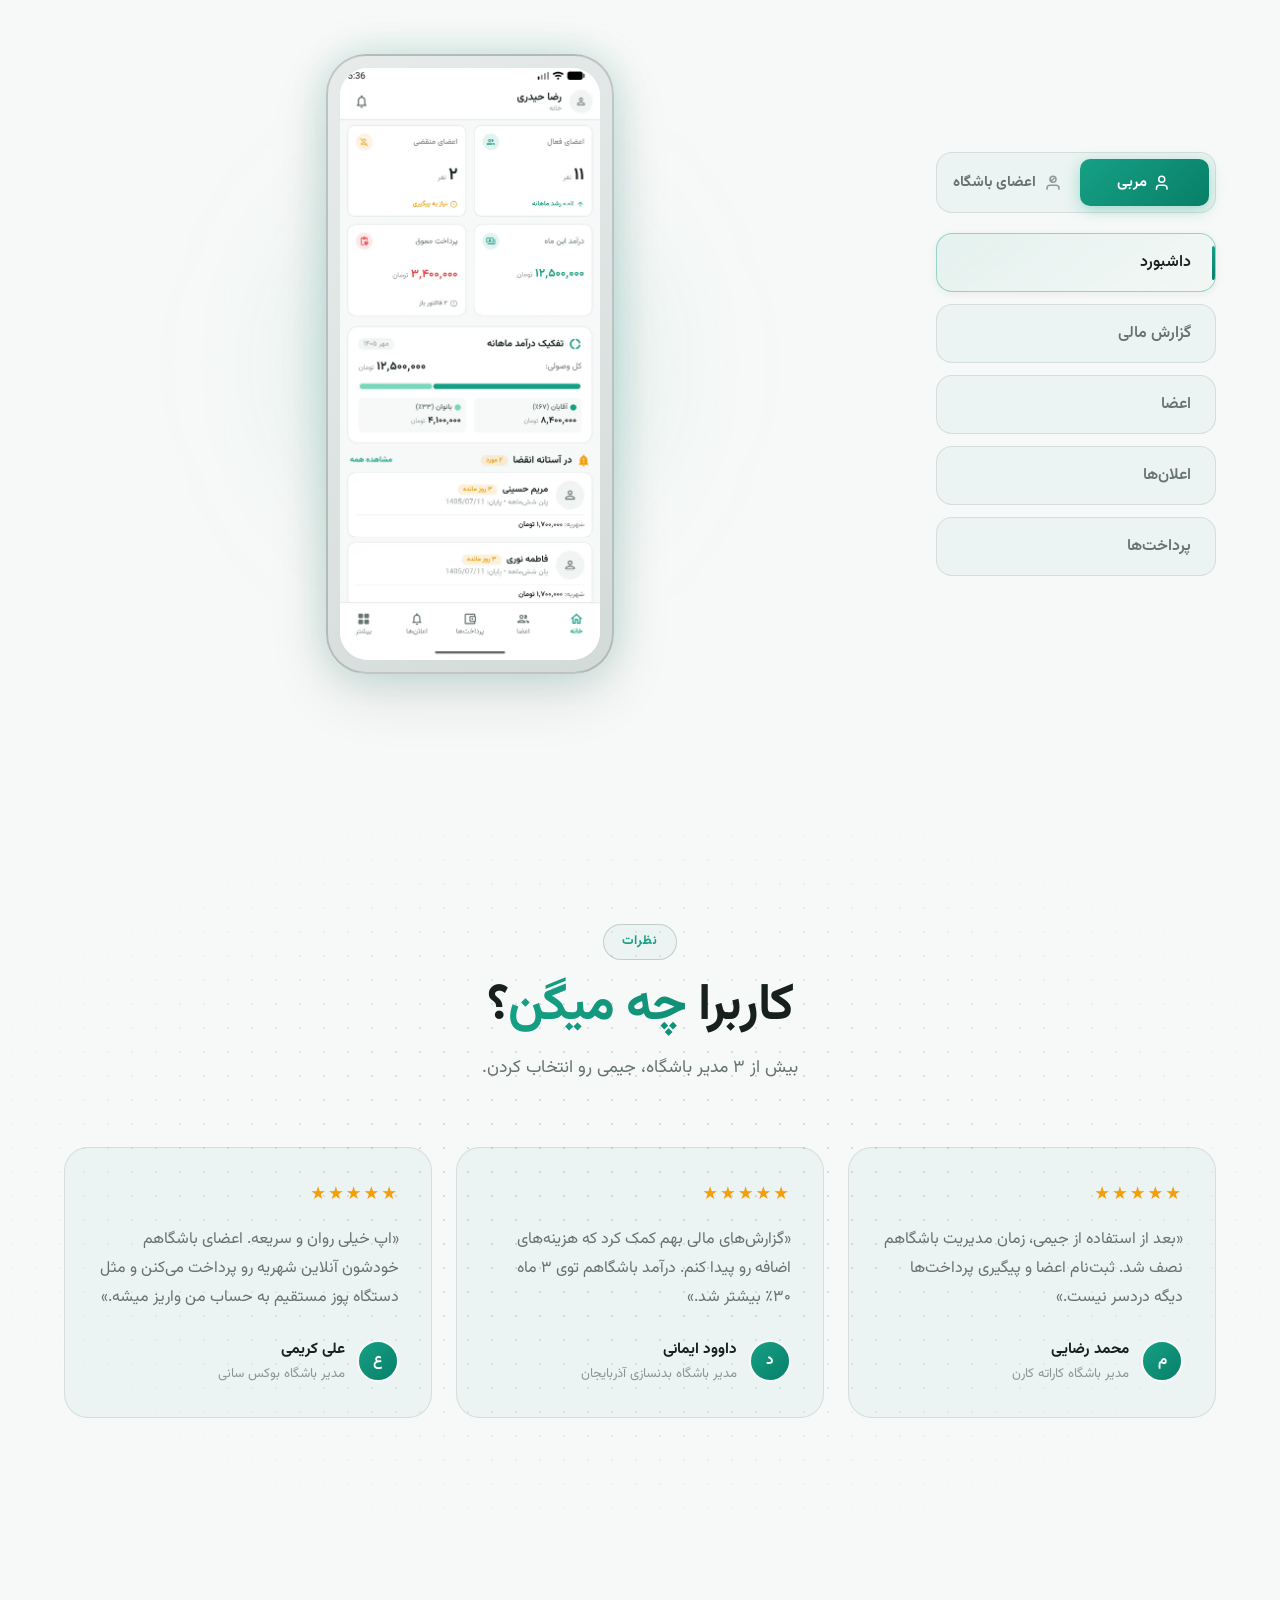
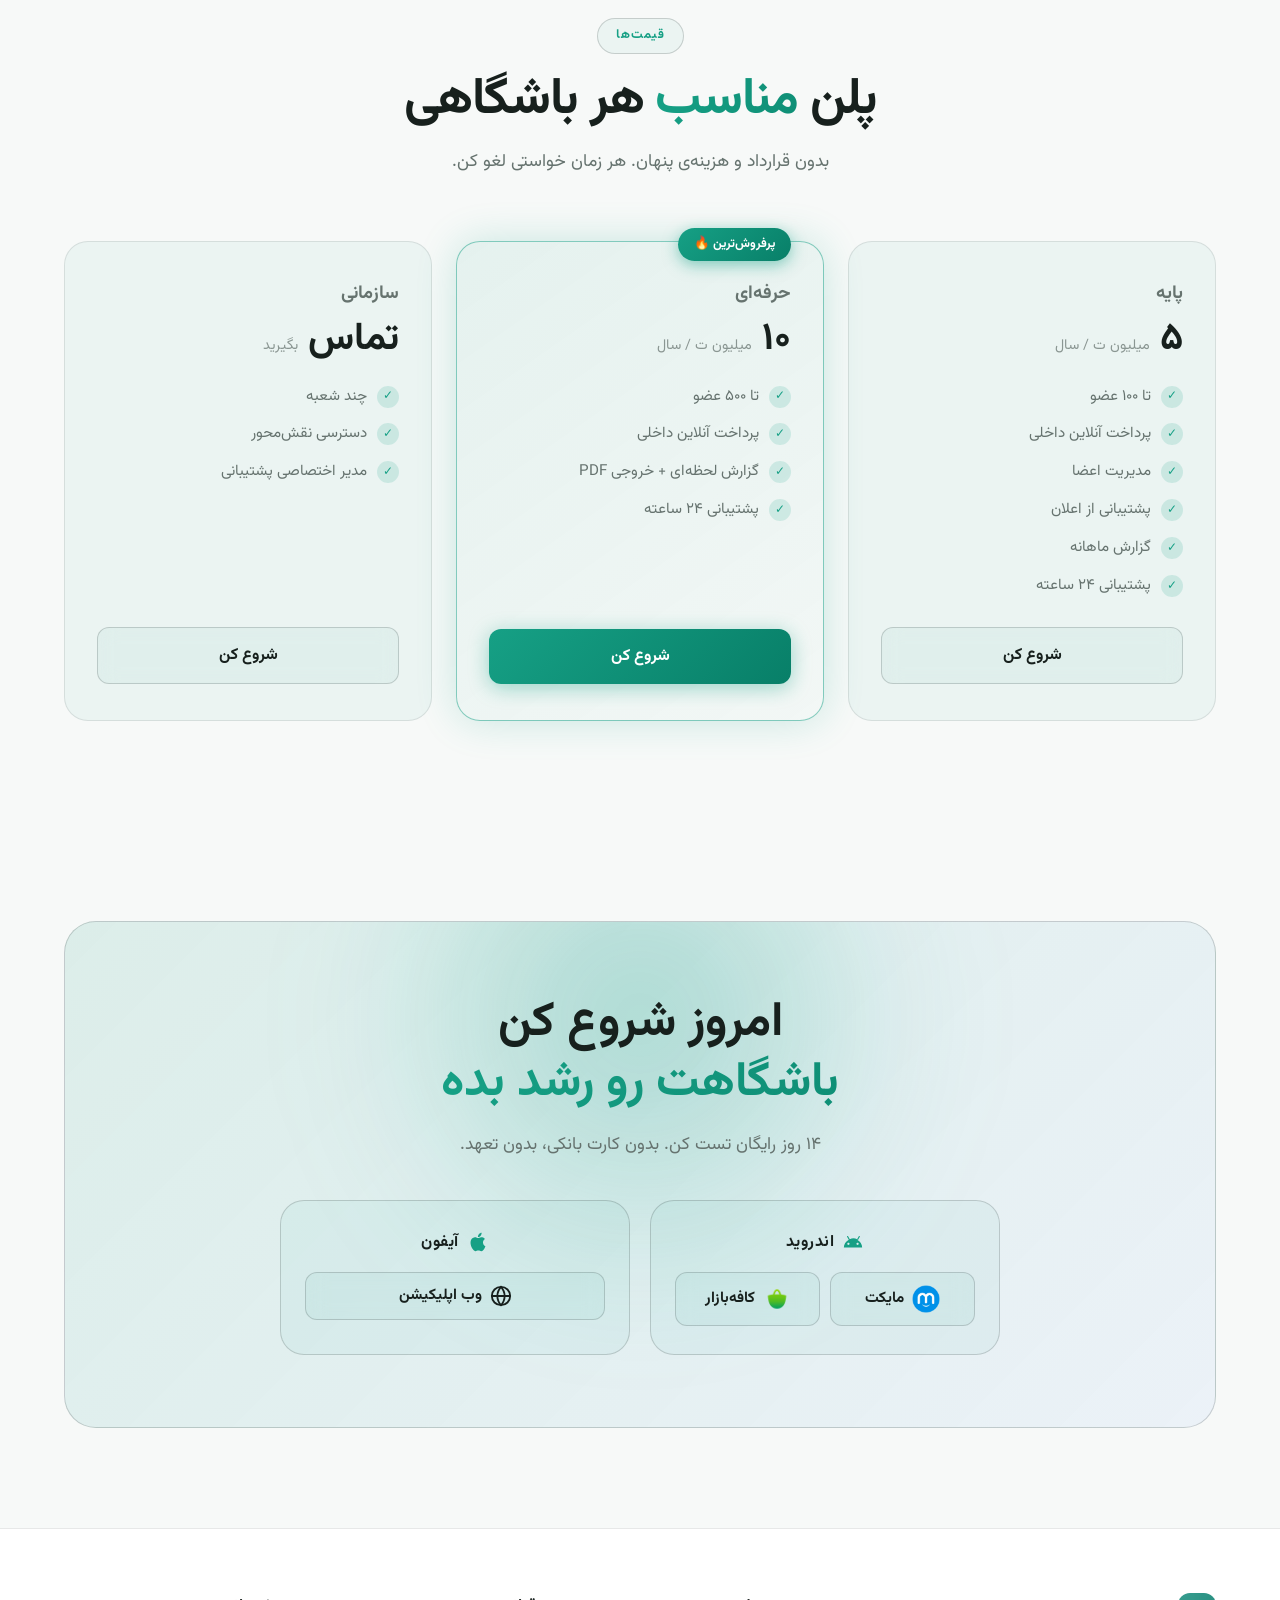
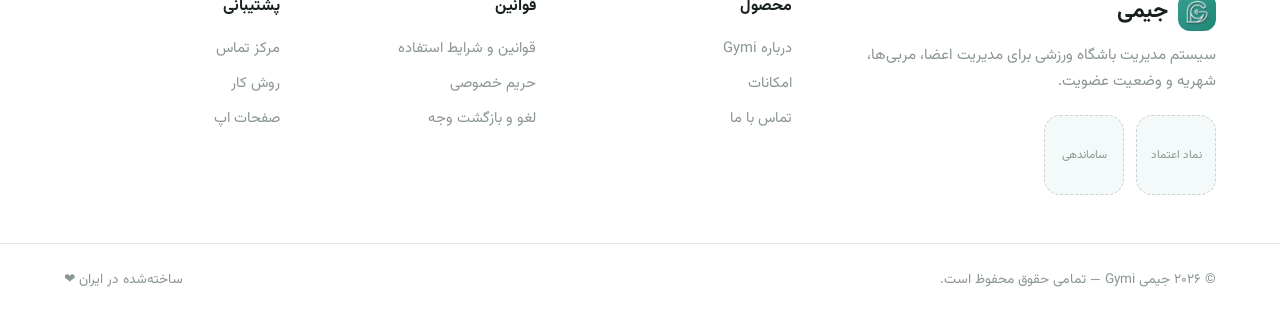
==== commit 4b4cd015: "fix some texts" ====
--- a/index.html
+++ b/index.html
@@ -5,8 +5,16 @@
     <meta charset="UTF-8">
     <meta name="viewport" content="width=device-width, initial-scale=1.0">
     <meta name="description"
-        content="جیمی (Gymi) | اپلیکیشن حرفه‌ای مدیریت باشگاه‌های ورزشی - ثبت‌نام اعضا، پرداخت، کلاس‌ها و گزارش‌گیری هوشمند">
+        content="جیمی (Gymi) | اپلیکیشن حرفه‌ای مدیریت باشگاه‌های ورزشی - ثبت‌نام اعضا، پرداخت آنلاین شهریه و گزارش‌گیری هوشمند">
     <title>جیمی Gymi | مدیریت هوشمند باشگاه ورزشی</title>
+
+    <!-- Apply saved theme before render to prevent flash (FOUC) -->
+    <script>
+        (function () {
+            var saved = localStorage.getItem('gymi-theme') || 'light';
+            document.documentElement.setAttribute('data-theme', saved);
+        })();
+    </script>
 
     <link rel="preload" href="fonts/Vazirmatn-Regular.woff2" as="font" type="font/woff2" crossorigin>
     <link rel="preload" href="fonts/Vazirmatn-Bold.woff2" as="font" type="font/woff2" crossorigin>
@@ -16,9 +24,7 @@
 </head>
 
 <body>
-
-    
-
+    <div class="bg-glows" aria-hidden="true"></div>
     <div class="scroll-progress" id="scrollProgress"></div>
 
     <header class="navbar" id="navbar">
@@ -36,11 +42,38 @@
                 <a href="#pricing" class="nav-link">قیمت‌ها</a>
                 <div class="nav-actions-mobile">
                     <a href="#download" class="btn btn-primary btn-sm">دانلود اپ</a>
+                    <button class="theme-toggle" id="themeToggleMobile" aria-label="تغییر تم"
+                        title="تغییر تم روشن/تیره">
+                        <svg class="icon-sun" viewBox="0 0 24 24" fill="none" stroke="currentColor" stroke-width="2"
+                            stroke-linecap="round" stroke-linejoin="round" width="20" height="20" aria-hidden="true">
+                            <circle cx="12" cy="12" r="4"></circle>
+                            <path
+                                d="M12 2v2M12 20v2M4.93 4.93l1.41 1.41M17.66 17.66l1.41 1.41M2 12h2M20 12h2M6.34 17.66l-1.41 1.41M19.07 4.93l-1.41 1.41">
+                            </path>
+                        </svg>
+                        <svg class="icon-moon" viewBox="0 0 24 24" fill="none" stroke="currentColor" stroke-width="2"
+                            stroke-linecap="round" stroke-linejoin="round" width="20" height="20" aria-hidden="true">
+                            <path d="M21 12.79A9 9 0 1 1 11.21 3 7 7 0 0 0 21 12.79z"></path>
+                        </svg>
+                    </button>
                 </div>
             </nav>
 
             <div class="nav-actions">
                 <a href="#download" class="btn btn-primary btn-sm">دانلود اپ</a>
+                <button class="theme-toggle" id="themeToggle" aria-label="تغییر تم" title="تغییر تم روشن/تیره">
+                    <svg class="icon-sun" viewBox="0 0 24 24" fill="none" stroke="currentColor" stroke-width="2"
+                        stroke-linecap="round" stroke-linejoin="round" width="20" height="20" aria-hidden="true">
+                        <circle cx="12" cy="12" r="4"></circle>
+                        <path
+                            d="M12 2v2M12 20v2M4.93 4.93l1.41 1.41M17.66 17.66l1.41 1.41M2 12h2M20 12h2M6.34 17.66l-1.41 1.41M19.07 4.93l-1.41 1.41">
+                        </path>
+                    </svg>
+                    <svg class="icon-moon" viewBox="0 0 24 24" fill="none" stroke="currentColor" stroke-width="2"
+                        stroke-linecap="round" stroke-linejoin="round" width="20" height="20" aria-hidden="true">
+                        <path d="M21 12.79A9 9 0 1 1 11.21 3 7 7 0 0 0 21 12.79z"></path>
+                    </svg>
+                </button>
                 <button class="hamburger" id="hamburger" aria-label="منو">
                     <span></span><span></span><span></span>
                 </button>
@@ -69,19 +102,18 @@
                 </h1>
 
                 <p class="hero-subtitle reveal" data-delay="200">
-                    جیمی، کامل‌ترین اپلیکیشن مدیریت باشگاه‌های ورزشیه. از ثبت‌نام اعضا و پرداخت تا کلاس‌ها، مربیان و
-                    گزارش‌های مالی — همه‌چیز توی یک اپ ساده و سریع.
+                    جیمی، اپلیکیشن مدیریت باشگاه‌های ورزشی. از ثبت‌نام اعضا و پرداخت شهریه آنلاین و گزارش‌های مالی —
+                    همه‌چیز توی یک اپ موبایل ساده و سریع.
                 </p>
 
                 <div class="hero-buttons reveal" data-delay="300">
-                    <a href="#download" class="btn btn-primary">
+                    <a href="#pricing" class="btn btn-primary">
                         <svg viewBox="0 0 24 24" fill="none" stroke="currentColor" stroke-width="2" width="20"
                             height="20">
-                            <path d="M21 15v4a2 2 0 0 1-2 2H5a2 2 0 0 1-2-2v-4" />
-                            <polyline points="7 10 12 15 17 10" />
-                            <line x1="12" y1="15" x2="12" y2="3" />
+                            <path d="M20.59 13.41l-7.17 7.17a2 2 0 0 1-2.83 0L2 12V2h10l8.59 8.59a2 2 0 0 1 0 2.82z" />
+                            <line x1="7" y1="7" x2="7.01" y2="7" />
                         </svg>
-                        دانلود رایگان
+                        پلن‌ها
                     </a>
                     <a href="#showcase" class="btn btn-ghost">
                         <svg viewBox="0 0 24 24" fill="none" stroke="currentColor" stroke-width="2" width="20"
@@ -140,7 +172,7 @@
                         <div class="phone-screen">
                             <div class="app-header">
                                 <div class="app-greeting">سلام، رضا 👋</div>
-                                <div class="app-sub">باشگاه قدر اسپرت</div>
+                                <div class="app-sub">باشگاه بدنسازی آذربایجان</div>
                             </div>
                             <div class="app-stats">
                                 <div class="app-stat">
@@ -267,29 +299,37 @@
         <div class="container">
             <div class="section-head">
                 <div class="section-tag reveal">روش کار</div>
-                <h2 class="section-title reveal" data-delay="100">فقط در <span class="gradient-text">۳ قدم</span> شروع
+                <h2 class="section-title reveal" data-delay="100">فقط در <span class="gradient-text">۴ قدم</span> شروع
                     کن</h2>
-                <p class="section-desc reveal" data-delay="200">از نصب تا اولین ثبت‌نام، کمتر از ۱۰ دقیقه طول می‌کشه.
+                <p class="section-desc reveal" data-delay="200">از ثبت پلن تا وارد کردن اعضا، کمتر از ۱۰ دقیقه طول
+                    می‌کشه.
                 </p>
             </div>
 
             <div class="steps">
                 <div class="step reveal" data-delay="0">
                     <div class="step-number">۱</div>
+                    <h3>پلن متناسب با باشگاهت رو ثبت کن</h3>
+                    <p>بر اساس نیازت یکی از پلن‌ها رو ثبت کن و نام کاربری و رمز عبور خودت رو دریافت کن.</p>
+                </div>
+                <div class="step-line reveal" data-delay="100"></div>
+                <div class="step reveal" data-delay="150">
+                    <div class="step-number">۲</div>
                     <h3>اپ رو نصب کن</h3>
-                    <p>جیمی رو از بازار یا مایکت دانلود کن و حساب کاربری بساز.</p>
-                </div>
-                <div class="step-line reveal" data-delay="150"></div>
-                <div class="step reveal" data-delay="200">
-                    <div class="step-number">۲</div>
+                    <p>جیمی رو از بازار یا مایکت دانلود کن و وارد حسابت شو.</p>
+                </div>
+                <div class="step-line reveal" data-delay="200"></div>
+                <div class="step reveal" data-delay="250">
+                    <div class="step-number">۳</div>
                     <h3>باشگاهت رو ثبت کن</h3>
-                    <p>اطلاعات باشگاه، مربیان و کلاس‌ها رو وارد کن. پنل مدیریت در اختیارته.</p>
-                </div>
-                <div class="step-line reveal" data-delay="250"></div>
-                <div class="step reveal" data-delay="300">
-                    <div class="step-number">۳</div>
-                    <h3>عضو بگیر و رشد کن</h3>
-                    <p>ثبت‌نام اعضا رو شروع کن و با گزارش‌های هوشمند، درآمدت رو چند برابر کن.</p>
+                    <p>اطلاعات باشگاه رو وارد کن. پنل مدیریت در اختیارته.</p>
+                </div>
+                <div class="step-line reveal" data-delay="300"></div>
+                <div class="step reveal" data-delay="350">
+                    <div class="step-number">۴</div>
+                    <h3>اعضای باشگاه رو وارد کن</h3>
+                    <p>اعضای باشگاه اپلیکیشن رو نصب می‌کنن و با QR کدی که در اختیارته وارد باشگاهت می‌شن در جیمی و
+                        می‌تونن شهریه رو اونجا پرداخت کنن.</p>
                 </div>
             </div>
         </div>
@@ -322,8 +362,9 @@
                         <button class="role-btn" data-role="member" role="tab" aria-selected="false">
                             <svg viewBox="0 0 24 24" fill="none" stroke="currentColor" stroke-width="2" width="18"
                                 height="18">
-                                <circle cx="12" cy="12" r="10" />
-                                <path d="M12 6v6l4 2" />
+                                <path d="M20 21v-2a4 4 0 0 0-4-4H8a4 4 0 0 0-4 4v2" />
+                                <circle cx="12" cy="7" r="4" />
+                                <path d="M8 7l2 2 4-4" />
                             </svg>
                             اعضای باشگاه
                         </button>
@@ -367,7 +408,7 @@
                 <div class="section-tag reveal">نظرات</div>
                 <h2 class="section-title reveal" data-delay="100">کاربرا <span class="gradient-text">چه میگن</span>؟
                 </h2>
-                <p class="section-desc reveal" data-delay="200">بیش از ۲٬۵۰۰ مدیر باشگاه، جیمی رو انتخاب کردن.</p>
+                <p class="section-desc reveal" data-delay="200">بیش از ۳ مدیر باشگاه، جیمی رو انتخاب کردن.</p>
             </div>
 
             <div class="testimonials-grid">
@@ -379,7 +420,7 @@
                         <span class="avatar">م</span>
                         <div>
                             <div class="ta-name">محمد رضایی</div>
-                            <div class="ta-role">مدیر باشگاه قدر اسپرت</div>
+                            <div class="ta-role">مدیر باشگاه کاراته کارن</div>
                         </div>
                     </div>
                 </div>
@@ -389,22 +430,23 @@
                     <p>«گزارش‌های مالی بهم کمک کرد که هزینه‌های اضافه رو پیدا کنم. درآمد باشگاهم توی ۳ ماه ۳۰٪ بیشتر
                         شد.»</p>
                     <div class="testimonial-author">
-                        <span class="avatar">س</span>
+                        <span class="avatar">د</span>
                         <div>
-                            <div class="ta-name">سارا احمدی</div>
-                            <div class="ta-role">مدیر فیت‌کلاب</div>
+                            <div class="ta-name">داوود ایمانی</div>
+                            <div class="ta-role">مدیر باشگاه بدنسازی آذربایجان</div>
                         </div>
                     </div>
                 </div>
 
                 <div class="testimonial-card reveal" data-delay="300">
                     <div class="stars">★★★★★</div>
-                    <p>«اپ خیلی روان و سریعه. اعضام خودشون آنلاین کلاس رزرو میکنن و دیگه نیازی به تماس با من نیست.»</p>
+                    <p>«اپ خیلی روان و سریعه. اعضای باشگاهم خودشون آنلاین شهریه رو پرداخت می‌کنن و مثل دستگاه پوز مستقیم
+                        به حساب من واریز میشه.»</p>
                     <div class="testimonial-author">
                         <span class="avatar">ع</span>
                         <div>
                             <div class="ta-name">علی کریمی</div>
-                            <div class="ta-role">مدیر کراس‌فیت تهران</div>
+                            <div class="ta-role">مدیر باشگاه بوکس سانی</div>
                         </div>
                     </div>
                 </div>
@@ -427,12 +469,14 @@
                     <div class="pricing-name">پایه</div>
                     <div class="pricing-price">۵ <span class="pricing-unit">میلیون ت / سال</span></div>
                     <ul class="pricing-features">
-                        <li>تا ۲۰۰ عضو</li>
-                        <li>مدیریت کلاس‌ها</li>
-                        <li>پشتیبانی پیامکی</li>
+                        <li>تا ۱۰۰ عضو</li>
+                        <li>پرداخت آنلاین داخلی</li>
+                        <li>مدیریت اعضا</li>
+                        <li>پشتیبانی از اعلان</li>
                         <li>گزارش ماهانه</li>
+                        <li>پشتیبانی ۲۴ ساعته</li>
                     </ul>
-                    <a href="#download" class="btn btn-ghost btn-block">شروع کن</a>
+                    <a href="contact.html" class="btn btn-ghost btn-block">شروع کن</a>
                 </div>
 
                 <div class="pricing-card popular reveal" data-delay="100">
@@ -440,14 +484,12 @@
                     <div class="pricing-name">حرفه‌ای</div>
                     <div class="pricing-price">۱۰ <span class="pricing-unit">میلیون ت / سال</span></div>
                     <ul class="pricing-features">
-                        <li>باشگاه‌های +۲۰۰ عضو</li>
-                        <li>اعضای نامحدود</li>
+                        <li>تا ۵۰۰ عضو</li>
                         <li>پرداخت آنلاین داخلی</li>
-                        <li>گزارش لحظه‌ای + اکسل</li>
-                        <li>اپ اختصاصی با لوگوی شما</li>
+                        <li>گزارش لحظه‌ای + خروجی PDF</li>
                         <li>پشتیبانی ۲۴ ساعته</li>
                     </ul>
-                    <a href="#download" class="btn btn-primary btn-block">شروع کن</a>
+                    <a href="contact.html" class="btn btn-primary btn-block">شروع کن</a>
                 </div>
 
                 <div class="pricing-card reveal" data-delay="200">
@@ -456,10 +498,9 @@
                     <ul class="pricing-features">
                         <li>چند شعبه</li>
                         <li>دسترسی نقش‌محور</li>
-                        <li>اتصال به نرم‌افزارهای مالی</li>
                         <li>مدیر اختصاصی پشتیبانی</li>
                     </ul>
-                    <a href="#download" class="btn btn-ghost btn-block">تماس با ما</a>
+                    <a href="contact.html" class="btn btn-ghost btn-block">شروع کن</a>
                 </div>
             </div>
         </div>
--- a/style.css
+++ b/style.css
@@ -25,14 +25,79 @@
     font-display: swap;
 }
 
+/* =================================
+   Theme Tokens
+   :root = Light (default — matches the Gymi app)
+   [data-theme="dark"] = Dark (the original dark theme)
+   ================================= */
 :root {
+    color-scheme: light;
+
+    --bg: #F7F9F8;
+    --bg-2: #FFFFFF;
+    --surface: rgba(22, 160, 133, 0.05);
+    --surface-2: rgba(22, 160, 133, 0.08);
+    --border: rgba(23, 32, 29, 0.1);
+    --border-2: rgba(23, 32, 29, 0.18);
+
+    --text: #17201D;
+    --text-2: #66736F;
+    --text-3: #8A9692;
+
+    --primary: #16A085;
+    --primary-2: #087F68;
+    --accent: #3B82F6;
+    --success: #16A085;
+    --warning: #F59E0B;
+    --error: #EF4444;
+    --phone-notch-bg: #1a1a1a;
+    --grad-primary: linear-gradient(135deg, #16A085 0%, #087F68 100%);
+    --grad-text: linear-gradient(90deg, #16A085, #087F68);
+    --grad-card: linear-gradient(145deg, rgba(22, 160, 133, 0.08), rgba(22, 160, 133, 0.02));
+
+    --shadow-sm: 0 2px 8px rgba(23, 32, 29, 0.06);
+    --shadow-md: 0 8px 30px rgba(23, 32, 29, 0.08);
+    --shadow-lg: 0 20px 60px rgba(23, 32, 29, 0.12);
+    --shadow-glow: 0 0 40px rgba(22, 160, 133, 0.2);
+
+    /* RGB triples for theme-aware translucent tints */
+    --primary-rgb: 22, 160, 133;
+    --primary-2-rgb: 8, 127, 104;
+    --accent-rgb: 59, 130, 246;
+    --success-rgb: 22, 160, 133;
+
+    /* Theme-aware solid/gradient layers (replaces hardcoded colors) */
+    --nav-bg: rgba(247, 249, 248, 0.85);
+    --nav-shadow: 0 10px 40px rgba(23, 32, 29, 0.08);
+    --menu-bg: rgba(255, 255, 255, 0.98);
+    --phone-bg: linear-gradient(145deg, #e7eceb, #d3dbd9);
+    --phone-screen-bg: #FFFFFF;
+    --floating-card-bg: rgba(255, 255, 255, 0.95);
+    --grid-line: rgba(23, 32, 29, 0.05);
+    --brands-bg: rgba(22, 160, 133, 0.025);
+    --btn-hover-grad: linear-gradient(135deg, #1ba798 0%, #0a8f78 100%);
+    --orb-opacity: 0.16;
+
+    --container: 1200px;
+    --radius: 16px;
+    --radius-lg: 24px;
+    --radius-xl: 32px;
+
+    --t-fast: 0.2s ease;
+    --t-base: 0.35s cubic-bezier(0.4, 0, 0.2, 1);
+    --t-slow: 0.6s cubic-bezier(0.16, 1, 0.3, 1);
+}
+
+[data-theme="dark"] {
+    color-scheme: dark;
+
     --bg: #07091a;
     --bg-2: #0c1028;
     --surface: rgba(255, 255, 255, 0.05);
     --surface-2: rgba(255, 255, 255, 0.08);
     --border: rgba(255, 255, 255, 0.1);
     --border-2: rgba(255, 255, 255, 0.18);
-
+    --phone-notch-bg: #000;
     --text: #f4f6ff;
     --text-2: #a8b0d4;
     --text-3: #6b74a0;
@@ -42,6 +107,7 @@
     --accent: #06b6d4;
     --success: #10b981;
     --warning: #f59e0b;
+    --error: #ef4444;
 
     --grad-primary: linear-gradient(135deg, #6366f1 0%, #8b5cf6 50%, #06b6d4 100%);
     --grad-text: linear-gradient(90deg, #818cf8, #a78bfa, #22d3ee);
@@ -52,14 +118,21 @@
     --shadow-lg: 0 20px 60px rgba(0, 0, 0, 0.5);
     --shadow-glow: 0 0 40px rgba(99, 102, 241, 0.35);
 
-    --container: 1200px;
-    --radius: 16px;
-    --radius-lg: 24px;
-    --radius-xl: 32px;
-
-    --t-fast: 0.2s ease;
-    --t-base: 0.35s cubic-bezier(0.4, 0, 0.2, 1);
-    --t-slow: 0.6s cubic-bezier(0.16, 1, 0.3, 1);
+    --primary-rgb: 99, 102, 241;
+    --primary-2-rgb: 139, 92, 246;
+    --accent-rgb: 6, 182, 212;
+    --success-rgb: 16, 185, 129;
+
+    --nav-bg: rgba(7, 9, 26, 0.8);
+    --nav-shadow: 0 10px 40px rgba(0, 0, 0, 0.3);
+    --menu-bg: rgba(12, 16, 40, 0.98);
+    --phone-bg: linear-gradient(145deg, #1a1f3d, #0d1026);
+    --phone-screen-bg: #0a0d20;
+    --floating-card-bg: rgba(16, 20, 46, 0.9);
+    --grid-line: rgba(255, 255, 255, 0.03);
+    --brands-bg: rgba(255, 255, 255, 0.015);
+    --btn-hover-grad: linear-gradient(135deg, #818cf8, #22d3ee);
+    --orb-opacity: 0.4;
 }
 
 *,
@@ -160,7 +233,7 @@
     background: var(--grad-primary);
     z-index: 1000;
     transition: width 0.1s linear;
-    box-shadow: 0 0 10px rgba(99, 102, 241, 0.6);
+    box-shadow: 0 0 10px rgba(var(--primary-rgb), 0.6);
 }
 
 /* ===== Buttons ===== */
@@ -188,33 +261,39 @@
     width: 100%;
 }
 
-.btn-primary {
-    background: var(--grad-primary);
-    color: #fff;
-    box-shadow: 0 4px 20px rgba(99, 102, 241, 0.4);
-}
+
 
 .btn-primary::before {
     content: '';
     position: absolute;
     inset: 0;
-    background: linear-gradient(135deg, #818cf8, #22d3ee);
+    background: var(--btn-hover-grad);
     opacity: 0;
     transition: opacity var(--t-base);
+    z-index: -1;    /* ← اضافه کن */
 }
 
 .btn-primary:hover {
     transform: translateY(-2px);
-    box-shadow: 0 8px 30px rgba(99, 102, 241, 0.55);
+    box-shadow: 0 8px 30px rgba(var(--primary-rgb), 0.55);
 }
 
 .btn-primary:hover::before {
     opacity: 1;
 }
 
-.btn-primary>* {
+.btn-primary > * {
     position: relative;
     z-index: 1;
+}
+
+.btn-primary {
+    background: var(--grad-primary);
+    color: #fff;
+    box-shadow: 0 4px 20px rgba(var(--primary-rgb), 0.4);
+    position: relative;
+    z-index: 1;     /* ← اضافه کن */
+    isolation: isolate;
 }
 
 .btn-ghost {
@@ -243,10 +322,10 @@
 
 .navbar.scrolled {
     padding: 10px 0;
-    background: rgba(7, 9, 26, 0.8);
+    background: var(--nav-bg);
     backdrop-filter: blur(20px) saturate(180%);
     border-bottom: 1px solid var(--border);
-    box-shadow: 0 10px 40px rgba(0, 0, 0, 0.3);
+    box-shadow: var(--nav-shadow);
 }
 
 .nav-container {
@@ -268,13 +347,15 @@
 .logo:hover {
     transform: scale(1.05);
 }
+
 .logo-img {
     display: block;
     width: 38px;
     height: 38px;
     object-fit: contain;
     flex-shrink: 0;
-    border-radius: 12px;    /* ← این رو بیشتر کن */
+    border-radius: 12px;
+    /* ← این رو بیشتر کن */
     transition: transform var(--t-fast);
 }
 
@@ -283,7 +364,7 @@
 }
 
 .logo-accent {
-    color: #ffffff;
+    color: var(--text);
 }
 
 .nav-menu {
@@ -320,6 +401,56 @@
 
 .nav-actions-mobile {
     display: none;
+}
+
+/* ===== Theme Toggle ===== */
+.theme-toggle {
+    display: inline-flex;
+    align-items: center;
+    justify-content: center;
+    width: 42px;
+    height: 42px;
+    border-radius: 12px;
+    background: var(--surface);
+    border: 1px solid var(--border);
+    color: var(--text);
+    flex-shrink: 0;
+    transition: all var(--t-fast);
+}
+
+.theme-toggle:hover {
+    background: var(--surface-2);
+    border-color: var(--primary);
+    color: var(--primary);
+}
+
+@media (hover: hover) and (pointer: fine) {
+    .theme-toggle:hover {
+        transform: rotate(-12deg);
+    }
+}
+
+.theme-toggle svg {
+    width: 20px;
+    height: 20px;
+    flex-shrink: 0;
+}
+
+/* In light mode show the sun, in dark mode show the moon */
+.theme-toggle .icon-sun {
+    display: block;
+}
+
+.theme-toggle .icon-moon {
+    display: none;
+}
+
+[data-theme="dark"] .theme-toggle .icon-sun {
+    display: none;
+}
+
+[data-theme="dark"] .theme-toggle .icon-moon {
+    display: block;
 }
 
 .hamburger {
@@ -376,14 +507,14 @@
     position: absolute;
     border-radius: 50%;
     filter: blur(100px);
-    opacity: 0.4;
+    opacity: var(--orb-opacity);
     animation: floatOrb 20s ease-in-out infinite;
 }
 
 .orb-1 {
     width: 500px;
     height: 500px;
-    background: radial-gradient(circle, #6366f1, transparent 70%);
+    background: radial-gradient(circle, var(--primary), transparent 70%);
     top: -100px;
     right: -150px;
 }
@@ -391,7 +522,7 @@
 .orb-2 {
     width: 450px;
     height: 450px;
-    background: radial-gradient(circle, #06b6d4, transparent 70%);
+    background: radial-gradient(circle, var(--accent), transparent 70%);
     bottom: -150px;
     left: -100px;
     animation-delay: -7s;
@@ -400,7 +531,7 @@
 .orb-3 {
     width: 350px;
     height: 350px;
-    background: radial-gradient(circle, #8b5cf6, transparent 70%);
+    background: radial-gradient(circle, var(--primary-2), transparent 70%);
     top: 40%;
     left: 35%;
     animation-delay: -14s;
@@ -426,8 +557,8 @@
     position: absolute;
     inset: 0;
     background-image:
-        linear-gradient(rgba(255, 255, 255, 0.03) 1px, transparent 1px),
-        linear-gradient(90deg, rgba(255, 255, 255, 0.03) 1px, transparent 1px);
+        linear-gradient(var(--grid-line) 1px, transparent 1px),
+        linear-gradient(90deg, var(--grid-line) 1px, transparent 1px);
     background-size: 60px 60px;
     mask-image: radial-gradient(ellipse at center, black 30%, transparent 75%);
     -webkit-mask-image: radial-gradient(ellipse at center, black 30%, transparent 75%);
@@ -597,7 +728,7 @@
     position: relative;
     width: 320px;
     height: 650px;
-    background: linear-gradient(145deg, #1a1f3d, #0d1026);
+    background: var(--phone-bg);
     border-radius: 48px;
     border: 2px solid var(--border-2);
     padding: 14px;
@@ -625,7 +756,7 @@
     transform: translateX(-50%);
     width: 110px;
     height: 26px;
-    background: #000;
+    background: var(--phone-notch-bg);
     border-radius: 0 0 18px 18px;
     z-index: 10;
 }
@@ -633,7 +764,7 @@
 .phone-screen {
     width: 100%;
     height: 100%;
-    background: #0a0d20;
+    background: var(--phone-screen-bg);
     border-radius: 28px;
     overflow: hidden;
     padding: 0;
@@ -672,7 +803,7 @@
 
 .app-stat.accent {
     background: var(--grad-card);
-    border-color: rgba(99, 102, 241, 0.4);
+    border-color: rgba(var(--primary-rgb), 0.4);
 }
 
 .as-value {
@@ -806,7 +937,7 @@
     display: flex;
     align-items: center;
     gap: 12px;
-    background: rgba(16, 20, 46, 0.9);
+    background: var(--floating-card-bg);
     backdrop-filter: blur(20px);
     border: 1px solid var(--border-2);
     border-radius: 18px;
@@ -850,12 +981,12 @@
 }
 
 .fc-icon.green {
-    background: rgba(16, 185, 129, 0.15);
+    background: rgba(var(--success-rgb), 0.15);
     color: var(--success);
 }
 
 .fc-icon.violet {
-    background: rgba(139, 92, 246, 0.15);
+    background: rgba(var(--primary-2-rgb), 0.15);
     color: var(--primary-2);
 }
 
@@ -917,12 +1048,13 @@
     font-size: 1.1rem;
     color: var(--text-2);
 }
+
 /* ===== Brands ===== */
 .brands {
     padding: 50px 0;
     border-top: 1px solid var(--border);
     border-bottom: 1px solid var(--border);
-    background: rgba(255, 255, 255, 0.015);
+    background: var(--brands-bg);
 }
 
 .brands-title {
@@ -959,6 +1091,7 @@
     background: var(--surface-2);
     transform: translateY(-3px);
 }
+
 /* ===== Features ===== */
 .features-grid {
     display: grid;
@@ -1014,12 +1147,12 @@
 }
 
 .icon-green {
-    background: rgba(16, 185, 129, 0.15);
+    background: rgba(var(--success-rgb), 0.15);
     color: var(--success);
 }
 
 .icon-violet {
-    background: rgba(139, 92, 246, 0.15);
+    background: rgba(var(--primary-2-rgb), 0.15);
     color: var(--primary-2);
 }
 
@@ -1029,7 +1162,7 @@
 }
 
 .icon-cyan {
-    background: rgba(6, 182, 212, 0.15);
+    background: rgba(var(--accent-rgb), 0.15);
     color: var(--accent);
 }
 
@@ -1062,7 +1195,7 @@
 /* ===== Stats ===== */
 .stats {
     padding: 80px 0;
-    background: linear-gradient(180deg, transparent, rgba(99, 102, 241, 0.04), transparent);
+    background: linear-gradient(180deg, transparent, rgba(var(--primary-rgb), 0.04), transparent);
 }
 
 .stats-grid {
@@ -1114,10 +1247,10 @@
 
 .step {
     flex: 1;
-    min-width: 260px;
-    max-width: 340px;
+    min-width: 200px;      /* ← از 260 به 200 */
+    max-width: 260px;      /* ← از 340 به 260 */
     text-align: center;
-    padding: 32px 24px;
+    padding: 28px 18px;
     background: var(--surface);
     border: 1px solid var(--border);
     border-radius: var(--radius-lg);
@@ -1141,7 +1274,7 @@
     font-weight: 900;
     background: var(--grad-primary);
     color: #fff;
-    box-shadow: 0 8px 25px rgba(99, 102, 241, 0.4);
+    box-shadow: 0 8px 25px rgba(var(--primary-rgb), 0.4);
 }
 
 .step h3 {
@@ -1156,7 +1289,7 @@
 }
 
 .step-line {
-    width: 60px;
+    width: 30px;
     align-self: center;
     height: 2px;
     background: linear-gradient(90deg, var(--primary), transparent);
@@ -1215,7 +1348,7 @@
 .tab.active {
     color: var(--text);
     background: var(--grad-card);
-    border-color: rgba(99, 102, 241, 0.4);
+    border-color: rgba(var(--primary-rgb), 0.4);
     box-shadow: var(--shadow-sm);
 }
 
@@ -1236,7 +1369,7 @@
     position: absolute;
     width: 400px;
     height: 400px;
-    background: radial-gradient(circle, rgba(99, 102, 241, 0.25), transparent 70%);
+    background: radial-gradient(circle, rgba(var(--primary-rgb), 0.25), transparent 70%);
     filter: blur(80px);
     z-index: 0;
 }
@@ -1246,7 +1379,7 @@
     z-index: 1;
     width: 288px;
     height: 620px;
-    background: linear-gradient(145deg, #1a1f3d, #0d1026);
+    background: var(--phone-bg);
     border-radius: 40px;
     border: 2px solid var(--border-2);
     padding: 12px;
@@ -1346,7 +1479,7 @@
 
 .pricing-card.popular {
     background: var(--grad-card);
-    border-color: rgba(99, 102, 241, 0.5);
+    border-color: rgba(var(--primary-rgb), 0.5);
     box-shadow: var(--shadow-glow);
     transform: scale(1.03);
 }
@@ -1365,7 +1498,7 @@
     font-size: 0.78rem;
     font-weight: 700;
     color: #fff;
-    box-shadow: 0 4px 15px rgba(99, 102, 241, 0.5);
+    box-shadow: 0 4px 15px rgba(var(--primary-rgb), 0.5);
 }
 
 .pricing-name {
@@ -1409,7 +1542,7 @@
     width: 22px;
     height: 22px;
     border-radius: 50%;
-    background: rgba(16, 185, 129, 0.15);
+    background: rgba(var(--success-rgb), 0.15);
     color: var(--success);
     display: grid;
     place-items: center;
@@ -1425,7 +1558,7 @@
 
 .download-card {
     position: relative;
-    background: linear-gradient(135deg, rgba(99, 102, 241, 0.12), rgba(6, 182, 212, 0.06));
+    background: linear-gradient(135deg, rgba(var(--primary-rgb), 0.12), rgba(var(--accent-rgb), 0.06));
     border: 1px solid var(--border-2);
     border-radius: var(--radius-xl);
     padding: 72px 40px;
@@ -1440,7 +1573,7 @@
     transform: translateX(-50%);
     width: 700px;
     height: 700px;
-    background: radial-gradient(circle, rgba(99, 102, 241, 0.3), transparent 60%);
+    background: radial-gradient(circle, rgba(var(--primary-rgb), 0.3), transparent 60%);
     filter: blur(60px);
     pointer-events: none;
 }
@@ -1475,7 +1608,7 @@
     align-items: center;
     gap: 12px;
     padding: 14px 24px;
-    background: rgba(255, 255, 255, 0.06);
+    background: var(--surface);
     border: 1px solid var(--border-2);
     border-radius: 16px;
     transition: all var(--t-base);
@@ -1484,7 +1617,7 @@
 
 .store-btn:hover {
     transform: translateY(-4px);
-    background: rgba(255, 255, 255, 0.12);
+    background: var(--surface-2);
     border-color: var(--primary);
     box-shadow: var(--shadow-md);
 }
@@ -1678,7 +1811,7 @@
         align-items: stretch;
         justify-content: flex-start;
         gap: 8px;
-        background: rgba(12, 16, 40, 0.98);
+        background: var(--menu-bg);
         backdrop-filter: blur(20px);
         border-left: 1px solid var(--border);
         padding: 90px 24px 24px;
@@ -1705,6 +1838,15 @@
         width: 100%;
     }
 
+    .nav-actions .theme-toggle {
+        display: none;
+    }
+
+    .nav-actions-mobile .theme-toggle {
+        width: 100%;
+        margin-top: 12px;
+    }
+
     .hamburger {
         display: flex;
     }
@@ -1745,13 +1887,19 @@
     }
 
     .hero-buttons {
-        flex-direction: column;
-        width: 100%;
-    }
-
-    .hero-buttons .btn {
-        width: 100%;
-    }
+    flex-direction: row;
+    justify-content: center;
+    flex-wrap: wrap;
+    width: 100%;
+}
+
+.hero-buttons .btn {
+    width: auto;
+    min-width: 140px;
+    padding: 12px 20px;
+    font-size: 0.9rem;
+    flex: 0 1 auto;
+}
 
     .phone-wrapper {
         width: 280px;
@@ -1763,7 +1911,7 @@
         border-radius: 40px;
     }
 
-    
+
 
     .floating-card {
         padding: 10px 14px;
@@ -1944,7 +2092,7 @@
     right: -150px;
     width: 500px;
     height: 500px;
-    background: radial-gradient(circle, rgba(99, 102, 241, 0.25), transparent 70%);
+    background: radial-gradient(circle, rgba(var(--primary-rgb), 0.25), transparent 70%);
     filter: blur(100px);
     pointer-events: none;
 }
@@ -2070,14 +2218,14 @@
     height: 6px;
     border-radius: 50%;
     background: var(--primary);
-    box-shadow: 0 0 8px rgba(99, 102, 241, 0.6);
+    box-shadow: 0 0 8px rgba(var(--primary-rgb), 0.6);
 }
 
 .legal-content a {
     color: var(--primary);
     transition: color var(--t-fast);
     text-decoration: underline;
-    text-decoration-color: rgba(99, 102, 241, 0.3);
+    text-decoration-color: rgba(var(--primary-rgb), 0.3);
     text-underline-offset: 4px;
 }
 
@@ -2137,7 +2285,7 @@
     border-radius: 14px;
     display: grid;
     place-items: center;
-    background: rgba(99, 102, 241, 0.12);
+    background: rgba(var(--primary-rgb), 0.12);
     color: var(--primary);
     margin-bottom: 18px;
     padding: 12px;
@@ -2247,7 +2395,7 @@
     height: 6px;
     border-radius: 50%;
     background: var(--primary);
-    box-shadow: 0 0 8px rgba(99, 102, 241, 0.6);
+    box-shadow: 0 0 8px rgba(var(--primary-rgb), 0.6);
 }
 
 .about-highlight {
@@ -2293,7 +2441,7 @@
 .contact-link:hover {
     border-color: var(--primary);
     color: var(--text-2);
-    background: rgba(99, 102, 241, 0.08);
+    background: rgba(var(--primary-rgb), 0.08);
 }
 
 
@@ -2311,6 +2459,7 @@
     opacity: 0.3;
     transform: scale(0.97);
 }
+
 /* =================================
    Showcase Sidebar & Role Switcher
    ================================= */
@@ -2359,7 +2508,7 @@
 .role-btn.active {
     color: #fff;
     background: var(--grad-primary);
-    box-shadow: 0 4px 15px rgba(99, 102, 241, 0.35);
+    box-shadow: 0 4px 15px rgba(var(--primary-rgb), 0.35);
 }
 
 .role-btn.active svg {
@@ -2376,6 +2525,7 @@
 .showcase-tabs[hidden] {
     display: none;
 }
+
 /* =================================
    Download Platforms
    ================================= */
@@ -2394,7 +2544,7 @@
     text-align: center;
     gap: 16px;
     padding: 28px 24px;
-    background: rgba(255, 255, 255, 0.04);
+    background: var(--surface);
     border: 1px solid var(--border-2);
     border-radius: var(--radius-lg);
     transition: all var(--t-base);
@@ -2414,7 +2564,7 @@
 
 .platform-card:hover {
     transform: translateY(-4px);
-    border-color: rgba(99, 102, 241, 0.5);
+    border-color: rgba(var(--primary-rgb), 0.5);
     box-shadow: var(--shadow-md);
 }
 
@@ -2422,7 +2572,7 @@
     opacity: 1;
 }
 
-.platform-card > * {
+.platform-card>* {
     position: relative;
     z-index: 1;
 }
@@ -2455,7 +2605,7 @@
     min-width: 130px;
     justify-content: center;
     padding: 12px 16px;
-    background: rgba(255, 255, 255, 0.06);
+    background: var(--surface);
     border: 1px solid var(--border-2);
     border-radius: 12px;
     gap: 8px;
@@ -2511,4 +2661,150 @@
 /* SVG icon داخل store-btn هم هم‌اندازه بشه */
 .platform-card .store-btn svg.store-icon {
     color: var(--primary);
+}
+
+/* =================================
+   Section Background Decorations
+   ================================= */
+
+/* --- 1. Dot Grid روی body (فقط دسکتاپ) --- */
+
+/* =================================
+   Background Glows (سراسری)
+   ================================= */
+.bg-glows {
+    position: fixed;
+    inset: 0;
+    z-index: 0;
+    pointer-events: none;
+    overflow: hidden;
+
+    /* Dot Grid */
+    background-image: radial-gradient(circle, var(--border-2) 1px, transparent 1px);
+    background-size: 28px 28px;
+    opacity: 0.5;    /* ← کم‌رنگش کن که با glowها تداخل نکنه */
+}
+
+[data-theme="dark"] .bg-glows {
+    background-image: radial-gradient(circle, rgba(255, 255, 255, 0.06) 1px, transparent 1px);
+}
+
+@media (max-width: 1023px) {
+    .bg-glows {
+        display: block;    /* ← از display: none به block (اگه می‌خوای روی موبایل هم باشه) */
+    }
+}
+
+.bg-glows::before,
+.bg-glows::after {
+    content: '';
+    position: absolute;
+    border-radius: 50%;
+    filter: blur(120px);
+    pointer-events: none;
+}
+
+/* glow سبز چپ-بالا */
+.bg-glows::before {
+    top: 10%;
+    left: -200px;
+    width: 600px;
+    height: 600px;
+    background: radial-gradient(circle, var(--primary) 0%, transparent 65%);
+    opacity: 0.35;
+}
+
+/* glow آبی راست-وسط */
+.bg-glows::after {
+    top: 55%;
+    right: -250px;
+    width: 700px;
+    height: 700px;
+    background: radial-gradient(circle, var(--accent) 0%, transparent 65%);
+    opacity: 0.25;
+}
+
+[data-theme="light"] .bg-glows::before {
+    opacity: 0.25;
+}
+
+[data-theme="light"] .bg-glows::after {
+    opacity: 0.18;
+}
+
+/* =================================
+   Stats: Gradient ملایم
+   ================================= */
+.stats {
+    position: relative;
+    background:
+        radial-gradient(ellipse 60% 80% at 50% 50%,
+            rgba(var(--primary-rgb), 0.12) 0%,
+            transparent 70%);
+}
+
+[data-theme="light"] .stats {
+    background:
+        radial-gradient(ellipse 60% 80% at 50% 50%,
+            rgba(var(--primary-rgb), 0.1) 0%,
+            transparent 70%);
+}
+
+/* =================================
+   Testimonials: Dot Grid موضعی
+   ================================= */
+.testimonials {
+    position: relative;
+}
+
+.testimonials::before {
+    content: '';
+    position: absolute;
+    inset: 0;
+    background-image: radial-gradient(circle, var(--border-2) 1.2px, transparent 1.2px);
+    background-size: 24px 24px;
+    mask-image: radial-gradient(ellipse at center, black 25%, transparent 80%);
+    -webkit-mask-image: radial-gradient(ellipse at center, black 25%, transparent 80%);
+    opacity: 0.6;
+    pointer-events: none;
+    z-index: 0;
+}
+
+[data-theme="light"] .testimonials::before {
+    opacity: 0.75;
+}
+
+.testimonials .container {
+    position: relative;
+    z-index: 1;
+}
+
+
+/* =================================
+   محتوا روی glowها
+   ================================= */
+body > *:not(.bg-glows):not(.navbar) {
+    position: relative;
+    z-index: 1;
+}
+
+/* =================================
+   Reduced Motion
+   ================================= */
+@media (prefers-reduced-motion: reduce) {
+    .bg-glows::before,
+    .bg-glows::after {
+        animation: none;
+    }
+}
+/* =================================
+   Disable heavy animations on mobile
+   ================================= */
+@media (max-width: 900px) {
+    .phone,
+    .stage-phone,
+    .floating-card,
+    .orb {
+        animation: none;
+    }
 }
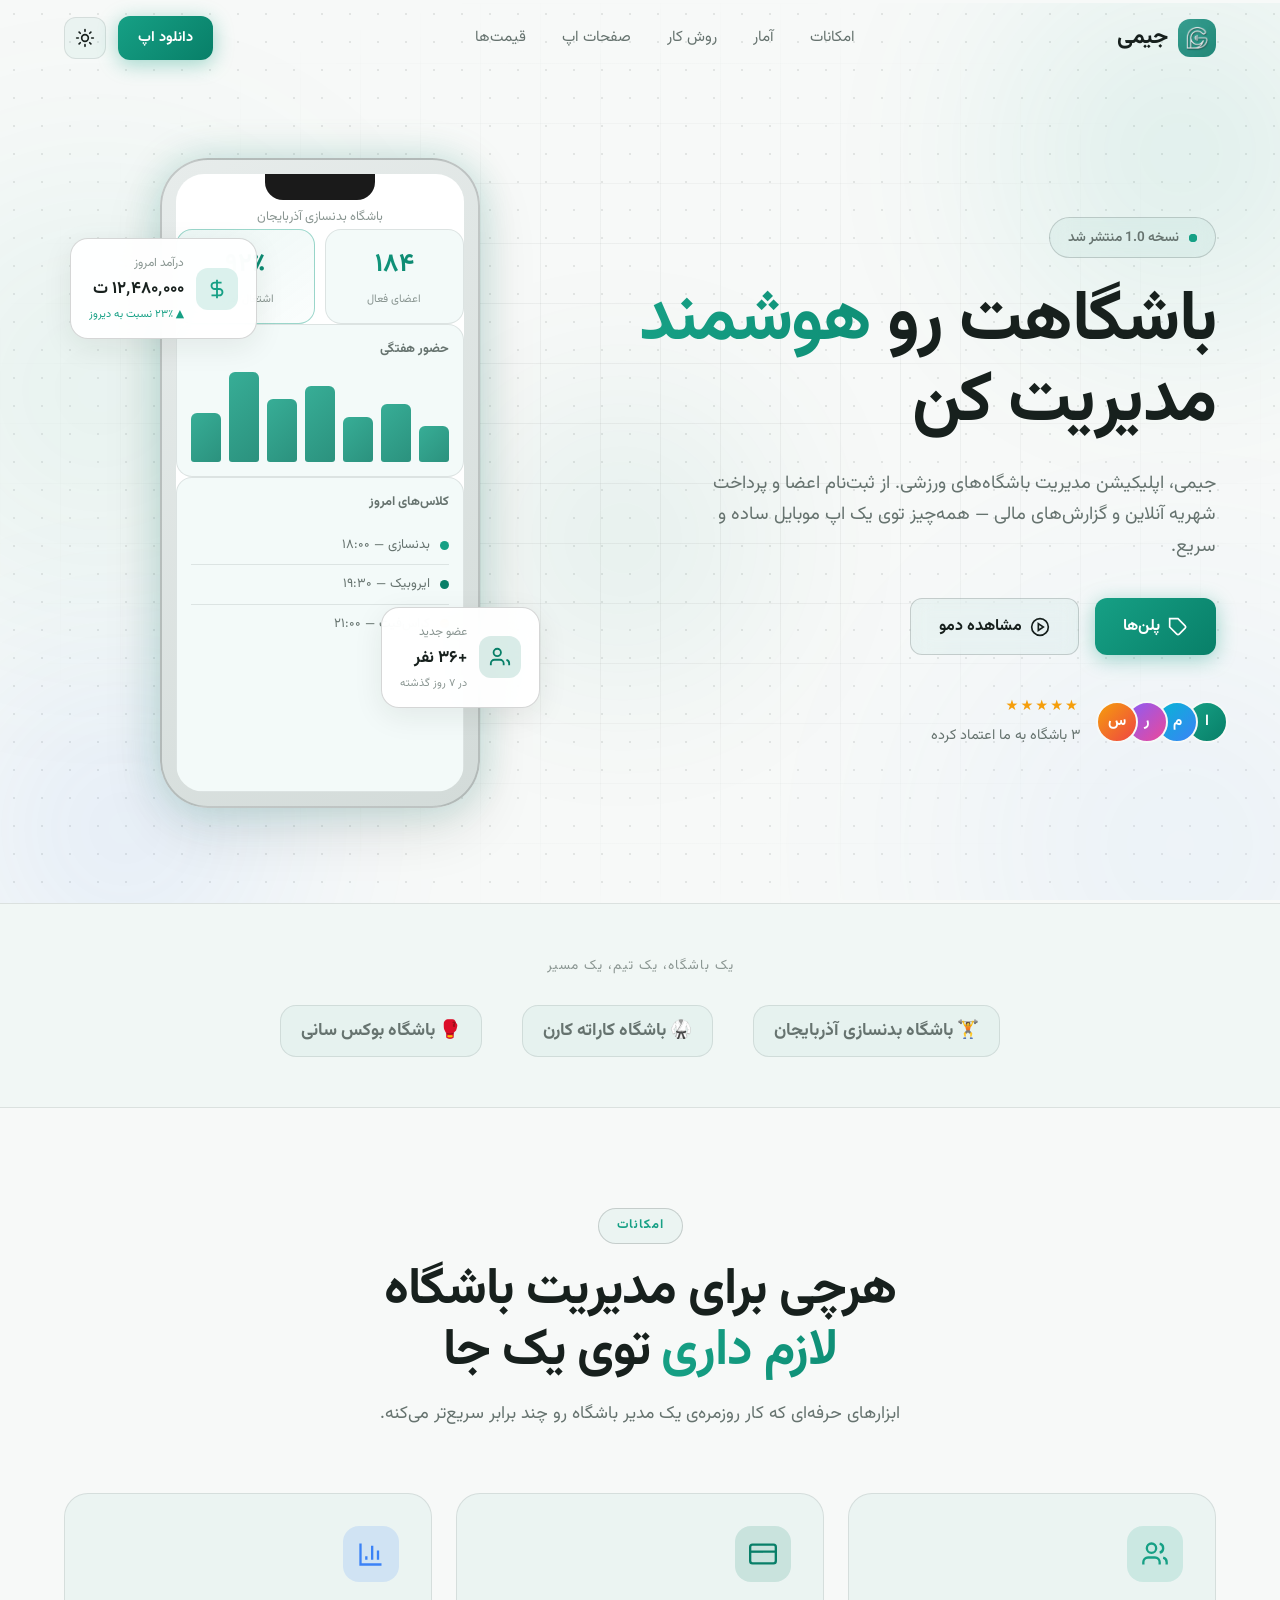
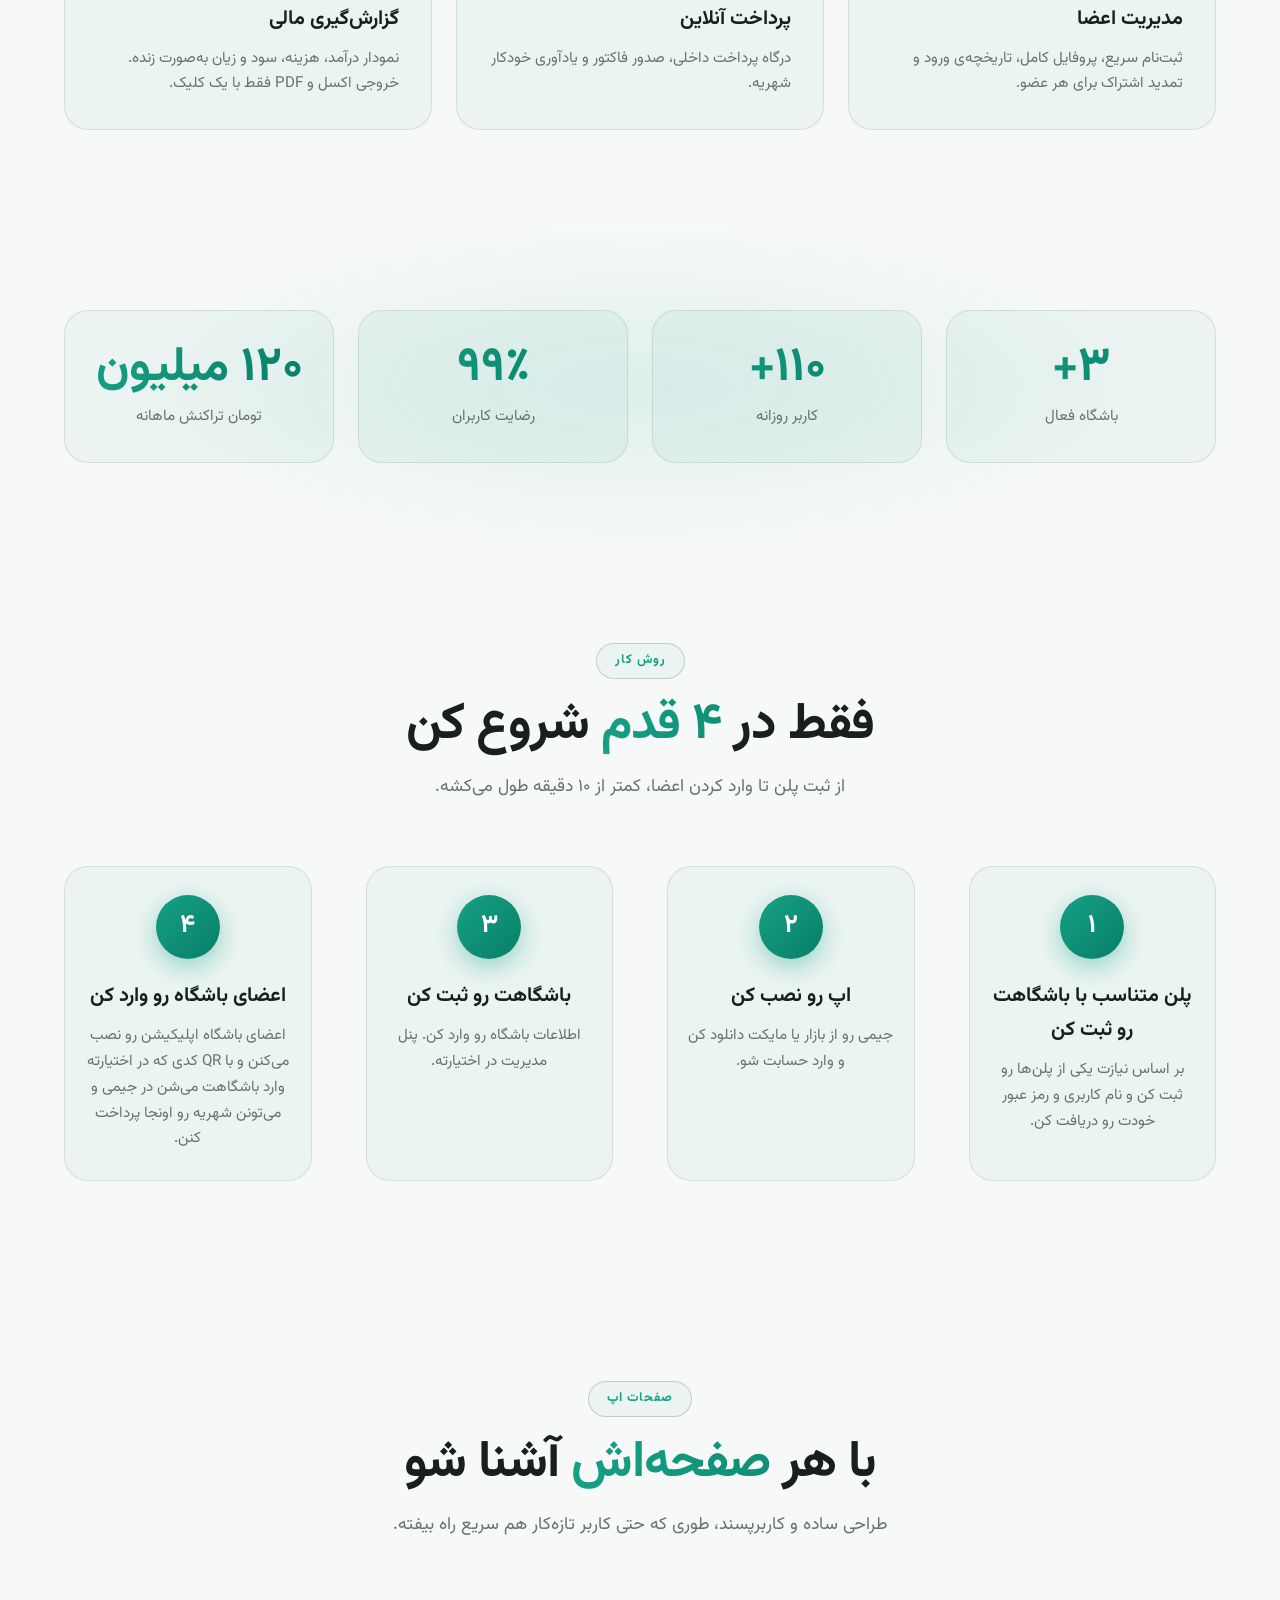
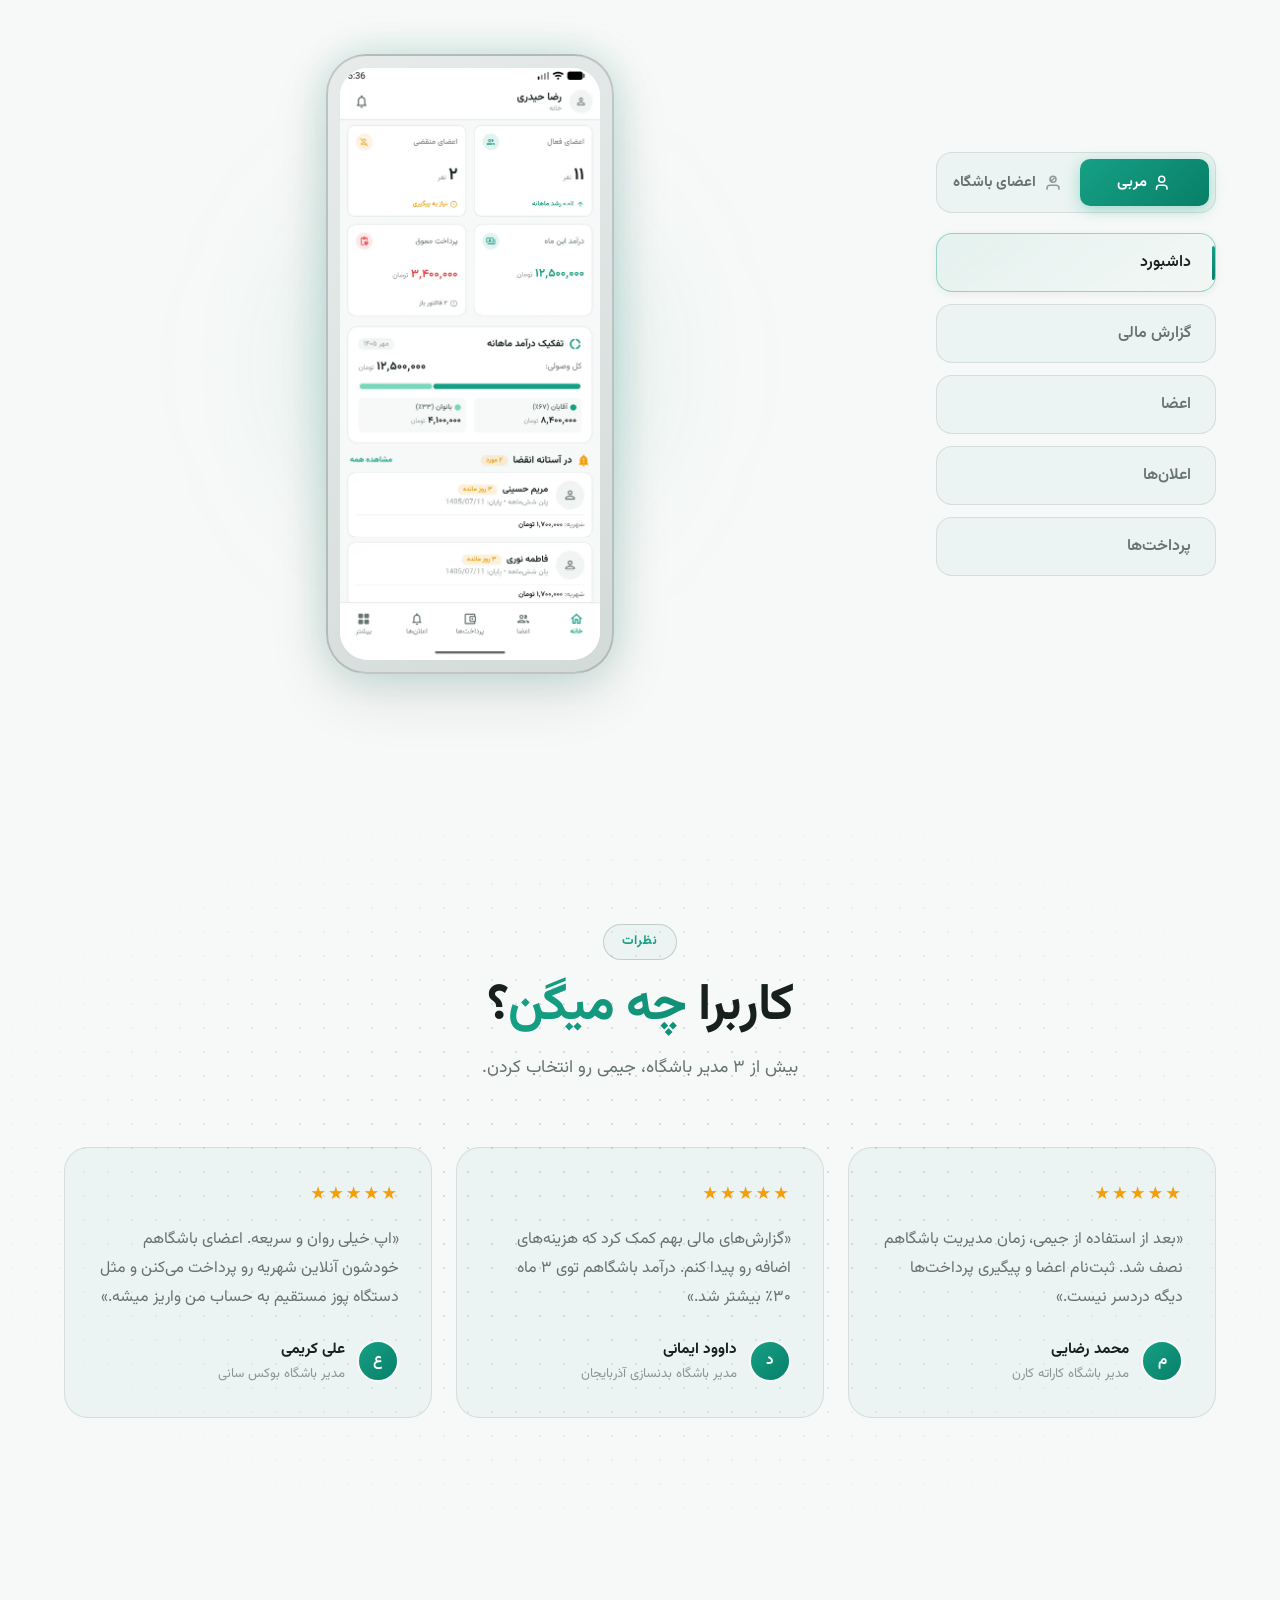
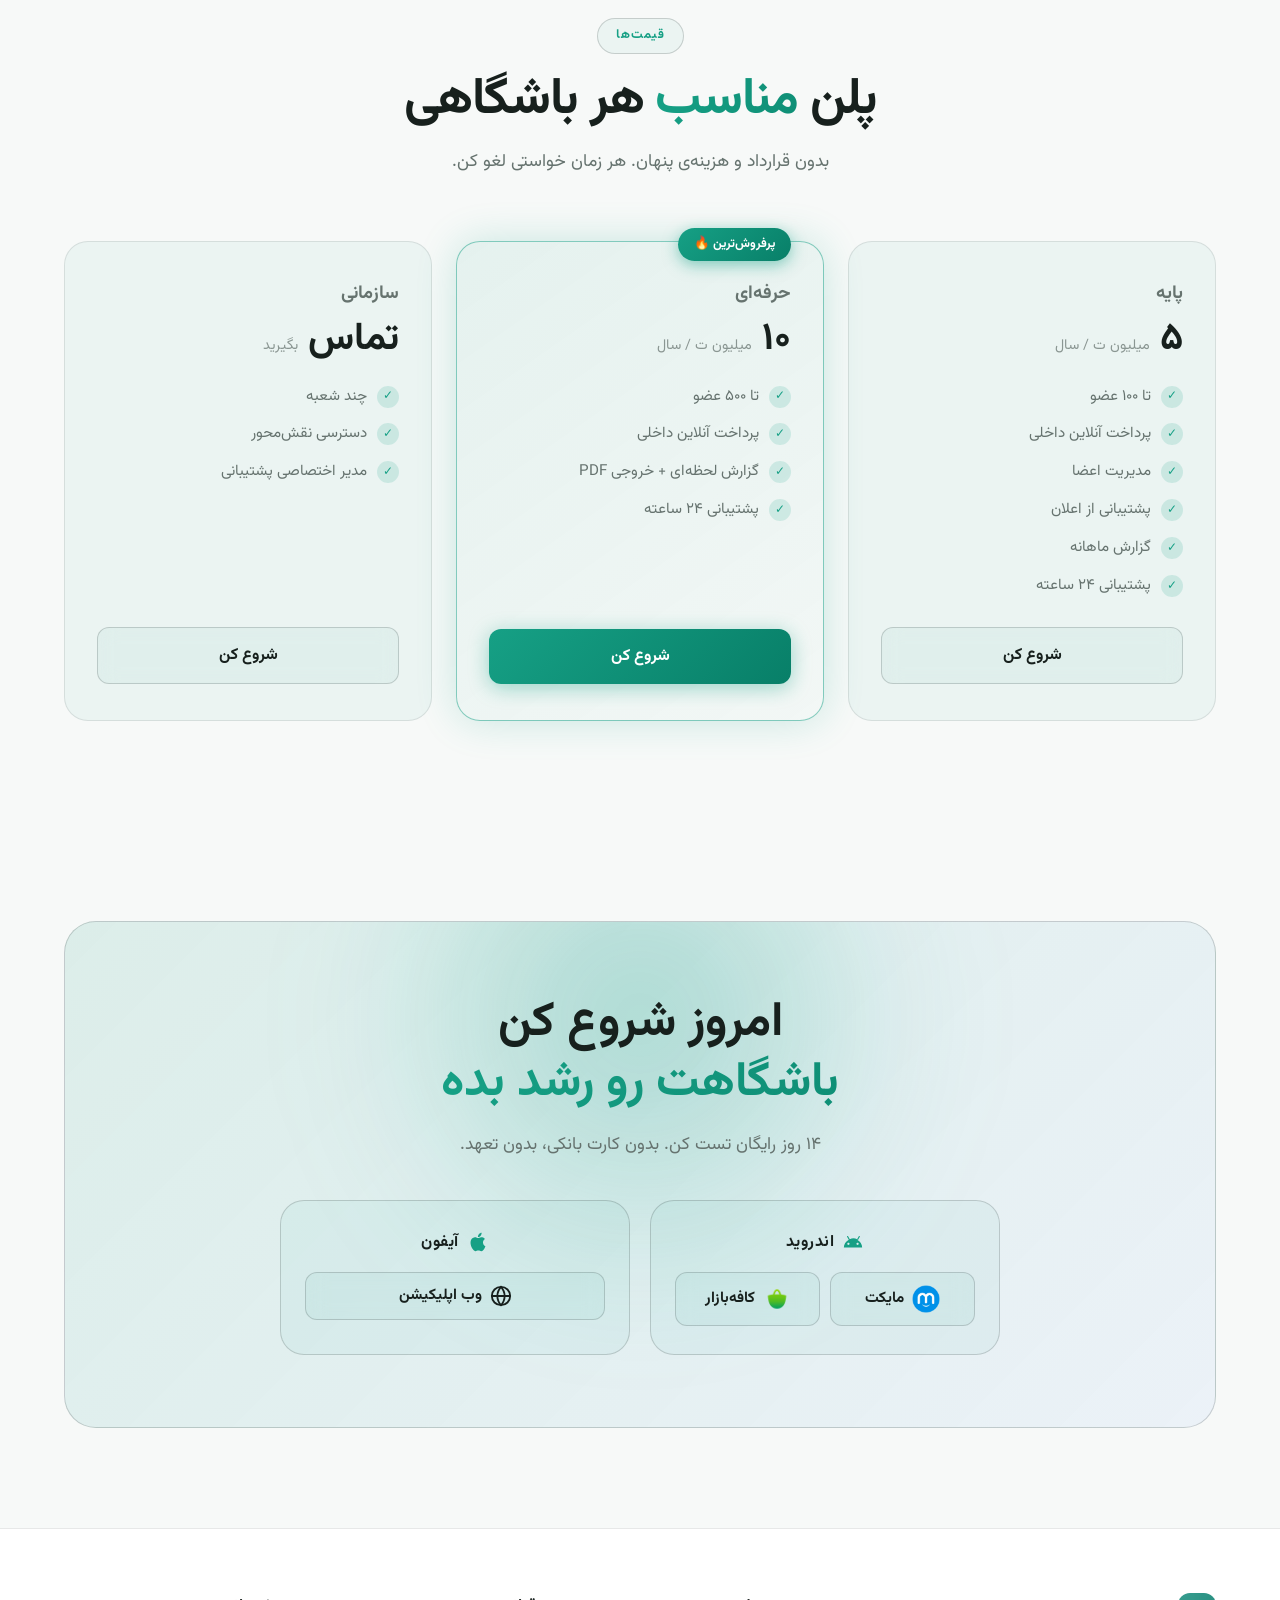
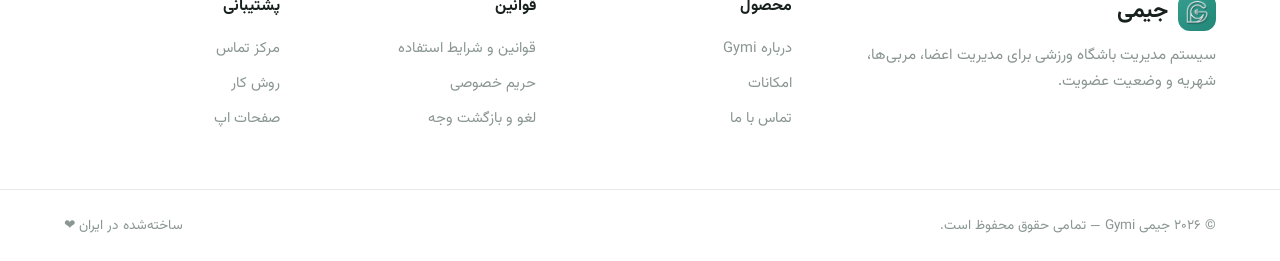
==== commit 19e3a334: "add enamad trust seal to footer" ====
--- a/index.html
+++ b/index.html
@@ -6,6 +6,7 @@
     <meta name="viewport" content="width=device-width, initial-scale=1.0">
     <meta name="description"
         content="جیمی (Gymi) | اپلیکیشن حرفه‌ای مدیریت باشگاه‌های ورزشی - ثبت‌نام اعضا، پرداخت آنلاین شهریه و گزارش‌گیری هوشمند">
+    <meta name="enamad" content="68774488" />
     <title>جیمی Gymi | مدیریت هوشمند باشگاه ورزشی</title>
 
     <!-- Apply saved theme before render to prevent flash (FOUC) -->
@@ -550,7 +551,7 @@
                                 آیفون
                             </div>
                             <div class="platform-buttons">
-                                <a href="#" class="store-btn">
+                                <a href="https://app.gymiapps.ir/" class="store-btn">
                                     <svg viewBox="0 0 24 24" fill="none" stroke="currentColor" stroke-width="2"
                                         width="22" height="22">
                                         <circle cx="12" cy="12" r="10" />
@@ -578,14 +579,13 @@
                 </a>
                 <p>سیستم مدیریت باشگاه ورزشی برای مدیریت اعضا، مربی‌ها، شهریه و وضعیت عضویت.</p>
 
-                <!-- فضای نماد اعتماد (بعداً پر می‌شود) -->
+                
                 <div class="trust-badges" aria-label="نمادهای اعتماد">
-                    <div class="trust-badge-placeholder" title="محل قرارگیری نماد اعتماد الکترونیکی">
-                        <span>نماد اعتماد</span>
-                    </div>
-                    <div class="trust-badge-placeholder" title="محل قرارگیری نماد ساماندهی">
-                        <span>ساماندهی</span>
-                    </div>
+                    <a referrerpolicy='origin' target='_blank'
+                        href='https://trustseal.enamad.ir/?id=8086286&Code=j3w3GY9YCtiuMssNuLTYqpXYk4aoixWm'><img
+                            referrerpolicy='origin'
+                            src='https://trustseal.enamad.ir/logo.aspx?id=8086286&Code=j3w3GY9YCtiuMssNuLTYqpXYk4aoixWm'
+                            alt='' style='cursor:pointer' code='j3w3GY9YCtiuMssNuLTYqpXYk4aoixWm'></a>
                 </div>
             </div>
 
